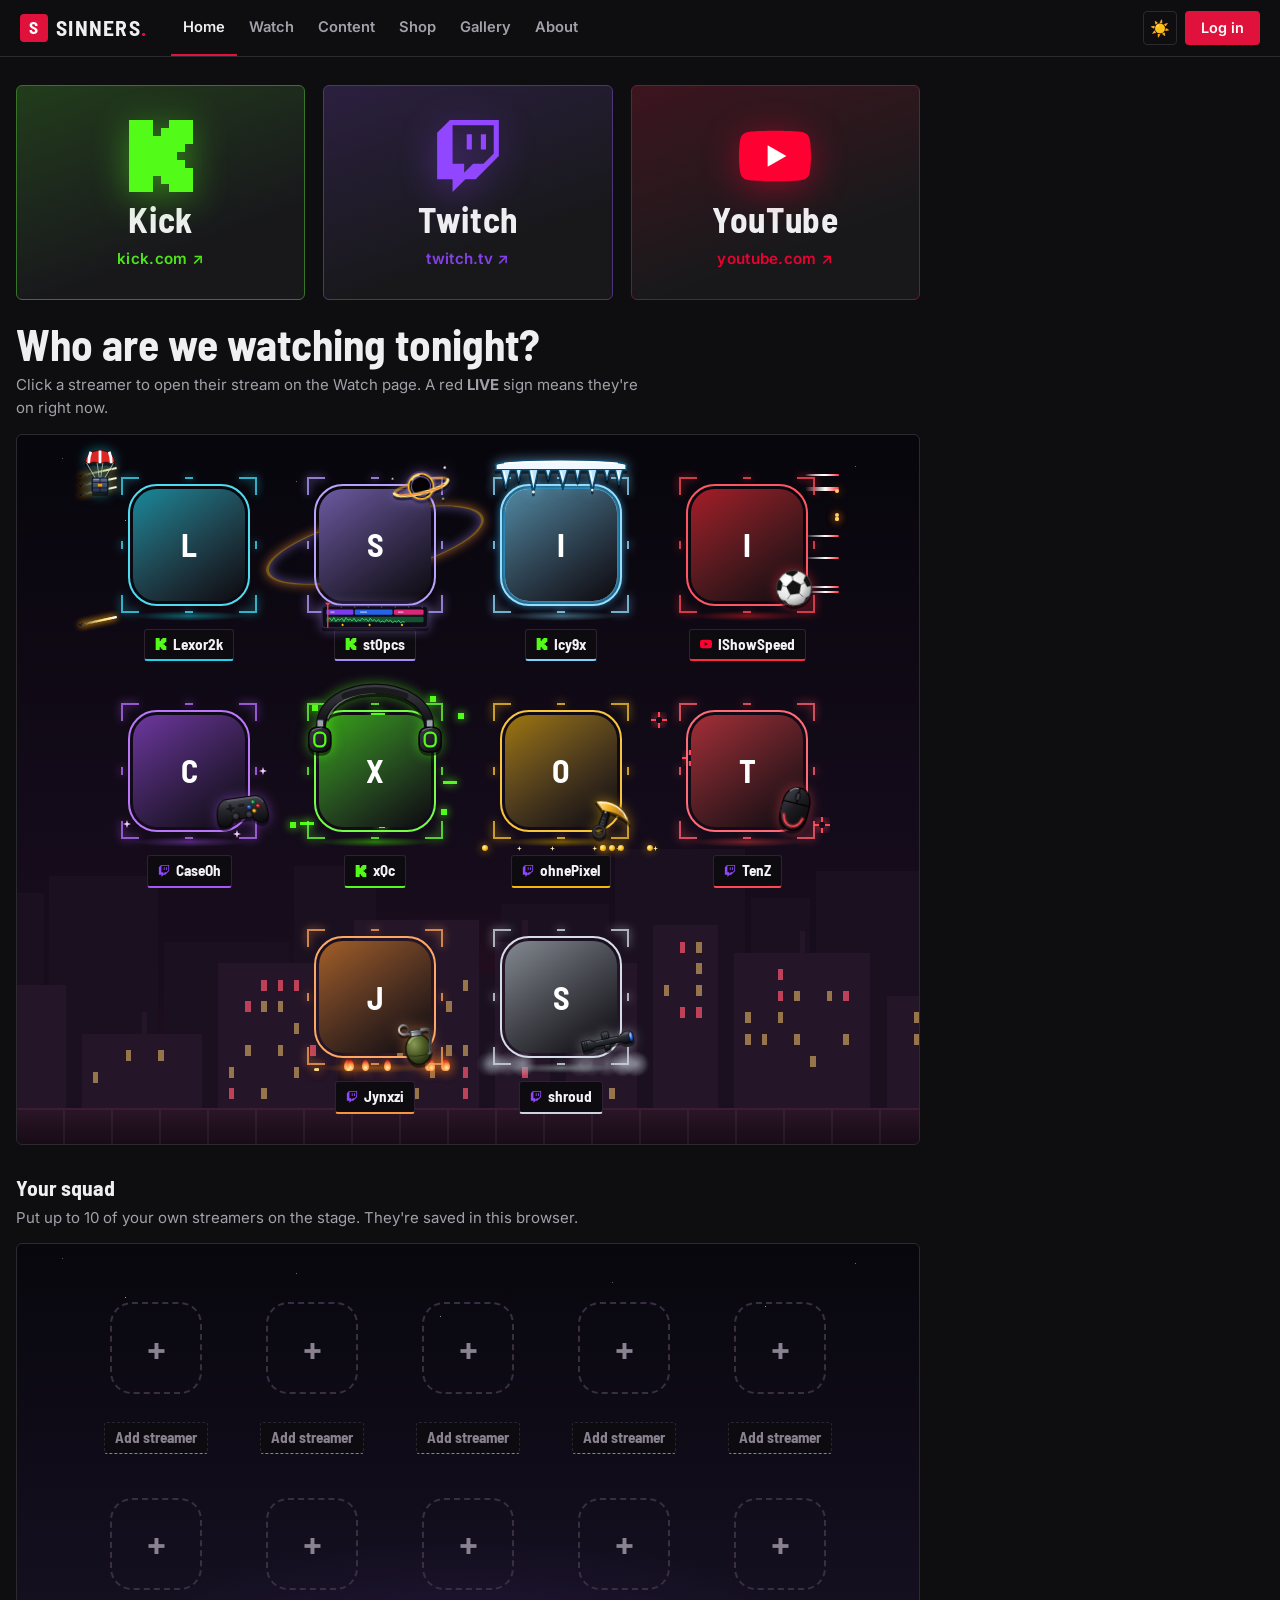
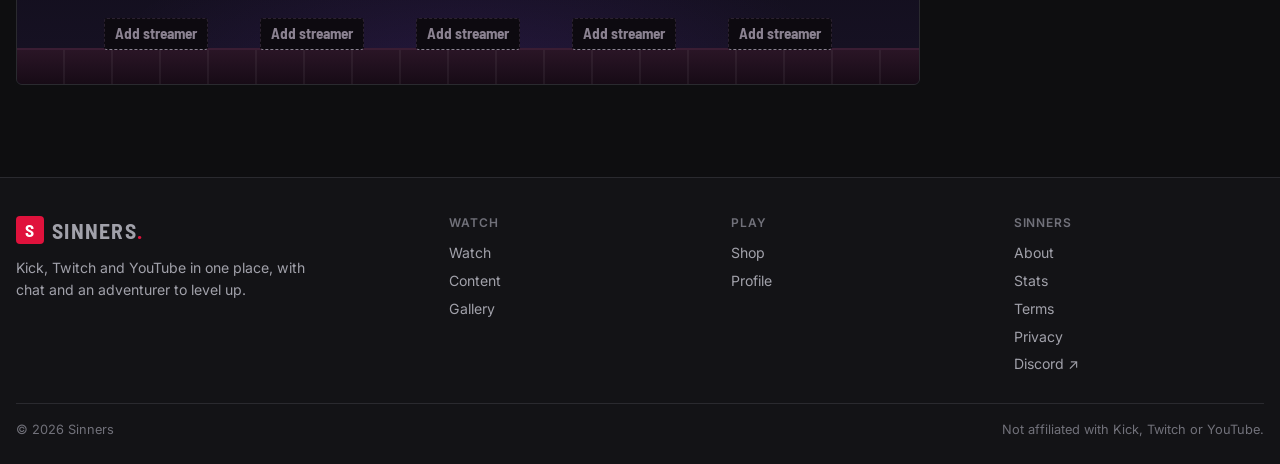
==== index.html @ f8f630c8 "Content: a playing video moves to the mini player when you leave the page; a video and a stream can " ====
<!doctype html>
<html lang="en">
<head>
  <meta charset="utf-8">
  <meta name="viewport" content="width=device-width, initial-scale=1">
  <title>Sinners — Watch Streams Together</title>
  <meta name="description" content="Watch Kick, Twitch and YouTube streams side by side, in HD, with volume and quality controls.">
  <link rel="preconnect" href="https://fonts.googleapis.com">
  <link rel="preconnect" href="https://fonts.gstatic.com" crossorigin>
  <link href="https://fonts.googleapis.com/css2?family=Barlow+Semi+Condensed:wght@500;600;700&family=Inter:wght@400;500;600;700&display=swap" rel="stylesheet">
  <link rel="icon" href="favicon.svg" type="image/svg+xml">
  <link rel="icon" href="favicon-32.png" type="image/png" sizes="32x32">
  <link rel="apple-touch-icon" href="apple-touch-icon.png">
  <meta name="theme-color" content="#0c0a0d">
  <meta property="og:type" content="website">
  <meta property="og:site_name" content="Sinners">
  <meta property="og:title" content="Sinners — Watch Streams Together">
  <meta property="og:description" content="Watch Kick, Twitch and YouTube streams side by side, in HD, with volume and quality controls.">
  <meta property="og:url" content="https://sinnerstv.com/">
  <meta property="og:image" content="https://sinnerstv.com/og-image.png">
  <meta property="og:image:width" content="1200">
  <meta property="og:image:height" content="630">
  <meta name="twitter:card" content="summary_large_image">
  <meta name="twitter:image" content="https://sinnerstv.com/og-image.png">
  <link rel="stylesheet" href="styles.css?v=202611181215">
  <link rel="stylesheet" href="design.css?v=202611181215">
  <script src="theme.js?v=202611181215"></script>
</head>
<body>
  <header class="site-header">
    <div class="container nav">
      <a href="/" class="logo"><span class="logo-mark" aria-hidden="true">S</span><span>SINNERS<span class="logo-dot">.</span></span></a>
      <nav>
        <ul id="nav-links">
          <li><a href="/" aria-current="page">Home</a></li>
          <li><a href="/watch">Watch</a></li>
          <li><a href="/content">Content</a></li>
          <li><a href="/shop">Shop</a></li>
          <li><a href="/gallery">Gallery</a></li>
          <li><a href="/about">About</a></li>
        </ul>
      </nav>
      <div class="nav-actions" id="nav-actions"></div>
      <button class="menu-toggle" id="menu-toggle" aria-label="Open menu" aria-expanded="false">☰</button>
    </div>
  </header>

  <main>
    <section class="home-stage">
      <div class="container wide home-grid">
        <div class="stage-col">
          <div class="stage-head">
            <div class="platforms">
              <a class="platform-tile kick" href="https://kick.com" target="_blank" rel="noopener" aria-label="Kick, kick.com (opens in a new tab)">
                <svg class="platform-logo" viewBox="0 0 24 24" aria-hidden="true"><path d="M1.333 0h8v5.333H12V2.667h2.667V0h8v8H20v2.667h-2.667v2.666H20V16h2.667v8h-8v-2.667H12v-2.666H9.333V24h-8Z"/></svg>
                <span class="platform-name">Kick</span>
                <span class="platform-site">kick.com <span aria-hidden="true">↗</span></span>
              </a>
              <a class="platform-tile twitch" href="https://www.twitch.tv" target="_blank" rel="noopener" aria-label="Twitch, twitch.tv (opens in a new tab)">
                <svg class="platform-logo" viewBox="0 0 24 24" aria-hidden="true"><path d="M11.571 4.714h1.715v5.143H11.57zm4.715 0H18v5.143h-1.714zM6 0L1.714 4.286v15.428h5.143V24l4.286-4.286h3.428L22.286 12V0zm14.571 11.143l-3.428 3.428h-3.429l-3 3v-3H6.857V1.714h13.714Z"/></svg>
                <span class="platform-name">Twitch</span>
                <span class="platform-site">twitch.tv <span aria-hidden="true">↗</span></span>
              </a>
              <a class="platform-tile youtube" href="https://www.youtube.com" target="_blank" rel="noopener" aria-label="YouTube, youtube.com (opens in a new tab)">
                <svg class="platform-logo" viewBox="0 0 24 24" aria-hidden="true"><rect x="7" y="7" width="10" height="10" fill="#fff"/><path d="M23.498 6.186a3.016 3.016 0 0 0-2.122-2.136C19.505 3.545 12 3.545 12 3.545s-7.505 0-9.377.505A3.017 3.017 0 0 0 .502 6.186C0 8.07 0 12 0 12s0 3.93.502 5.814a3.016 3.016 0 0 0 2.122 2.136c1.871.505 9.376.505 9.376.505s7.505 0 9.377-.505a3.015 3.015 0 0 0 2.122-2.136C24 15.93 24 12 24 12s0-3.93-.502-5.814zM9.545 15.568V8.432L15.818 12l-6.273 3.568z"/></svg>
                <span class="platform-name">YouTube</span>
                <span class="platform-site">youtube.com <span aria-hidden="true">↗</span></span>
              </a>
            </div>
            <h1>Who are we watching tonight?</h1>
            <p>Click a streamer to open their stream on the Watch page. A red <strong>LIVE</strong> sign means they're on right now.</p>
          </div>
          <div class="stage-scene" id="stage-featured" aria-label="Featured streamers"></div>
          <div class="stage-head squad-head">
            <h2>Your squad</h2>
            <p>Put up to 10 of your own streamers on the stage. They're saved in this browser.</p>
          </div>
          <div class="stage-scene squad" id="stage-squad" aria-label="Your streamers"></div>
        </div>
        <aside class="home-side">
          <div class="side-panel" id="boss-strip-section" hidden>
            <div class="side-panel-head">World boss <a href="/profile#boss">Profile</a></div>
            <a class="boss-strip" id="boss-strip" href="/profile#boss"></a>
          </div>
        </aside>
      </div>
    </section>
  </main>

  <footer class="site-footer">
    <div class="container">
      <div class="footer-grid">
        <div class="footer-brand">
          <a href="/" class="logo"><span class="logo-mark" aria-hidden="true">S</span><span>SINNERS<span class="logo-dot">.</span></span></a>
          <p>Kick, Twitch and YouTube in one place, with chat and an adventurer to level up.</p>
        </div>
        <div class="footer-col">
          <h4>Watch</h4>
          <ul><li><a href="/watch">Watch</a></li><li><a href="/content">Content</a></li><li><a href="/gallery">Gallery</a></li></ul>
        </div>
        <div class="footer-col">
          <h4>Play</h4>
          <ul><li><a href="/shop">Shop</a></li><li><a href="/profile">Profile</a></li></ul>
        </div>
        <div class="footer-col">
          <h4>Sinners</h4>
          <ul><li><a href="/about">About</a></li><li><a href="/stats">Stats</a></li><li><a href="/terms">Terms</a></li><li><a href="/privacy">Privacy</a></li><li><a href="https://discord.gg/HytDztnGfa" target="_blank" rel="noopener">Discord ↗</a></li></ul>
        </div>
      </div>
      <div class="footer-bottom">
        <p>&copy; <span id="year"></span> Sinners</p>
        <p>Not affiliated with Kick, Twitch or YouTube.</p>
      </div>
    </div>
  </footer>

  <script src="script.js?v=202611181215"></script>
  <script src="gear-art.js?v=202611181215"></script>
  <script src="icons.js?v=202611181215"></script>
  <script src="config.js?v=202611181215"></script>
  <script src="presence.js?v=202611181215"></script>
  <script src="auth.js?v=202611181215"></script>
  <script src="streak.js?v=202611181215"></script>
  <script src="alerts.js?v=202611181215"></script>
  <script src="chat.js?v=202611181215"></script>
  <script src="twitch-chat.js?v=202611181215"></script>
  <script src="kick-chat.js?v=202611181215"></script>
  <script src="mini.js?v=202611181215"></script>
  <script src="nav.js?v=202611181215"></script>
</body>
</html>
---- styles.css ----
/* Theme: colors come from these variables. theme.js sets data-theme (dark/light) on <html>. */
:root {
  --bg: #0c0a0d;
  --bg-alt: #141016;
  --surface: #1b161e;
  --text: #f1ecef;
  --muted: #a89ca4;
  --border: #2a2230;
  --header-bg: rgba(12, 10, 13, 0.82);
  --accent: #e11d48;
  --accent-2: #fb923c;
  --accent-dark: #9f1239;
  --link: var(--accent-2);
  --live: #ef4444;
  --radius: 14px;
  --glow: 0 0 24px color-mix(in srgb, var(--accent) 45%, transparent);
  color-scheme: dark;
}

:root[data-theme="light"] {
  --bg: #f7f5f8;
  --bg-alt: #eeeaf0;
  --surface: #ffffff;
  --text: #1b1520;
  --muted: #645b69;
  --border: #e0d9e4;
  --header-bg: rgba(247, 245, 248, 0.85);
  --link: var(--accent-dark);
  --glow: 0 6px 22px color-mix(in srgb, var(--accent) 28%, transparent);
  color-scheme: light;
}


* {
  box-sizing: border-box;
}

/* "hidden" always wins, even over classes that set display (grid, flex, ...) */
[hidden] {
  display: none !important;
}

html {
  scroll-behavior: smooth;
}

body {
  margin: 0;
  font-family: "Inter", system-ui, -apple-system, "Segoe UI", Roboto, sans-serif;
  line-height: 1.6;
  background: var(--bg);
  color: var(--text);
  overflow-x: hidden;
}

h1, h2, h3, .logo {
  font-family: "Barlow Semi Condensed", "Inter", system-ui, sans-serif;
  letter-spacing: 0.02em;
}

a {
  color: var(--link);
}

img {
  max-width: 100%;
  display: block;
}

.container {
  max-width: 1100px;
  margin: 0 auto;
  padding: 0 16px;
}

.gradient-text {
  background: linear-gradient(90deg, var(--accent), var(--accent-2));
  -webkit-background-clip: text;
  background-clip: text;
  color: transparent;
}

/* Header */
.site-header {
  position: sticky;
  top: 0;
  z-index: 20;
  background: var(--header-bg);
  backdrop-filter: blur(14px) saturate(1.4);
  border-bottom: 1px solid var(--border);
}

/* Thin glowing accent line along the bottom of the header */
.site-header::after {
  content: "";
  position: absolute;
  left: 0;
  right: 0;
  bottom: -1px;
  height: 2px;
  background: linear-gradient(90deg, transparent, var(--accent), var(--accent-2), transparent);
  opacity: 0.7;
}

.nav {
  display: flex;
  align-items: center;
  gap: 16px;
  height: 72px;
}

.logo {
  display: flex;
  align-items: center;
  gap: 10px;
  font-weight: 700;
  font-size: 1.6rem;
  color: var(--text);
  text-decoration: none;
}

.logo-mark {
  width: 36px;
  height: 36px;
  display: grid;
  place-items: center;
  border-radius: 11px;
  background: linear-gradient(135deg, var(--accent), var(--accent-2));
  color: #fff;
  font-size: 1.35rem;
  box-shadow: var(--glow);
  transition: transform 0.25s;
}

.logo:hover .logo-mark {
  transform: rotate(-8deg) scale(1.06);
}

.logo-dot {
  color: var(--accent);
}

.nav ul {
  display: flex;
  gap: 4px;
  list-style: none;
  margin: 0;
  padding: 4px;
  background: var(--surface);
  border: 1px solid var(--border);
  border-radius: 6px;
}

.nav ul a {
  display: block;
  padding: 7px 16px;
  border-radius: 9px;
  color: var(--muted);
  text-decoration: none;
  font-weight: 600;
  font-size: 0.95rem;
  transition: color 0.2s, background 0.2s;
}

.nav ul a:hover {
  color: var(--text);
  background: var(--bg-alt);
}

.nav ul a[aria-current="page"] {
  color: #fff;
  background: linear-gradient(135deg, var(--accent), var(--accent-dark));
  box-shadow: var(--glow);
}

.nav-actions {
  display: flex;
  align-items: center;
  gap: 8px;
}

.icon-action,
.menu-toggle {
  width: 40px;
  height: 40px;
  display: grid;
  place-items: center;
  border-radius: 5px;
  background: var(--surface);
  border: 1px solid var(--border);
  color: var(--text);
  font-size: 1.1rem;
  cursor: pointer;
  transition: border-color 0.2s;
}

.icon-action:hover {
  border-color: var(--accent);
}

.menu-toggle {
  display: none;
}

/* The header spans wider than the page content so it doesn't leave big empty sides */
.site-header .container {
  max-width: 1600px;
  padding: 0 28px;
}

.nav nav {
  margin-left: auto;
}

/* Buttons */
.button {
  display: inline-flex;
  align-items: center;
  gap: 8px;
  background: linear-gradient(90deg, var(--accent), var(--accent-dark));
  color: #fff;
  padding: 12px 24px;
  border-radius: 5px;
  text-decoration: none;
  font-weight: 600;
  border: none;
  transition: transform 0.2s, box-shadow 0.2s;
}

.button:hover {
  transform: none;
  box-shadow: var(--glow);
}

.button[hidden] {
  display: none;
}

.button.ghost {
  background: transparent;
  border: 1px solid var(--border);
  color: var(--text);
}

.button.ghost:hover {
  border-color: var(--accent);
}

/* Live badge */
.live-badge {
  display: inline-flex;
  align-items: center;
  gap: 8px;
  padding: 6px 14px;
  border-radius: 4px;
  background: var(--surface);
  border: 1px solid var(--border);
  font-size: 0.85rem;
  font-weight: 600;
  color: var(--muted);
  margin-bottom: 20px;
}

.live-badge .dot {
  width: 9px;
  height: 9px;
  border-radius: 50%;
  background: var(--muted);
}

.live-badge.is-live {
  color: #fff;
  border-color: var(--live);
}

.live-badge.is-live .dot {
  background: var(--live);
  animation: pulse 1.4s infinite;
}

@keyframes pulse {
  0% { box-shadow: 0 0 0 0 rgba(239, 68, 68, 0.7); }
  70% { box-shadow: 0 0 0 10px rgba(239, 68, 68, 0); }
  100% { box-shadow: 0 0 0 0 rgba(239, 68, 68, 0); }
}

/* Hero */
.hero {
  position: relative;
  padding: 120px 0 100px;
  text-align: center;
  overflow: hidden;
  isolation: isolate;
  -webkit-mask-image: linear-gradient(#000 70%, transparent);
  mask-image: linear-gradient(#000 70%, transparent);
}

/* The page-wide glow (.ambient) colors the hero now, so these stay off */
.hero::before,
.hero::after {
  display: none;
  content: "";
  position: absolute;
  width: 480px;
  height: 480px;
  border-radius: 50%;
  filter: blur(100px);
  opacity: 0.35;
  z-index: -1;
  animation: float 12s ease-in-out infinite;
}

.hero::before {
  background: var(--accent);
  top: -160px;
  left: -120px;
}

.hero::after {
  background: var(--accent-2);
  top: -60px;
  right: -200px;
  opacity: 0.22;
  animation-delay: -6s;
}

@keyframes float {
  0%, 100% { transform: translate(0, 0); }
  50% { transform: translate(40px, 30px); }
}

.hero h1 {
  font-size: clamp(2.6rem, 8vw, 5rem);
  line-height: 1.05;
  margin: 0 0 18px;
}

.hero p {
  color: var(--muted);
  font-size: 1.15rem;
  max-width: 580px;
  margin: 0 auto 36px;
}

.hero-actions {
  display: flex;
  gap: 12px;
  justify-content: center;
  flex-wrap: wrap;
}

.page-hero {
  padding: 80px 0 40px;
  text-align: center;
}

.page-hero h1 {
  font-size: clamp(2.2rem, 6vw, 3.5rem);
  margin: 0 0 8px;
}

.page-hero p {
  color: var(--muted);
  margin: 0;
}

/* Sections */
.section {
  padding: 72px 0;
}

.section.alt {
  /* see-through, so the background glow shows */
  background: color-mix(in srgb, var(--bg-alt) 72%, transparent);
}

.section-head {
  display: flex;
  align-items: end;
  justify-content: space-between;
  gap: 16px;
  margin-bottom: 28px;
  flex-wrap: wrap;
}

.section-head h2 {
  margin: 0;
  font-size: 2rem;
}

.section-head a {
  font-weight: 600;
  text-decoration: none;
}

/* Stats */
.stats {
  display: grid;
  grid-template-columns: repeat(auto-fit, minmax(160px, 1fr));
  gap: 16px;
}

.stat {
  background: var(--surface);
  border: 1px solid var(--border);
  border-radius: var(--radius);
  padding: 24px;
  text-align: center;
}

.stat strong {
  display: block;
  font-family: "Barlow Semi Condensed", sans-serif;
  font-size: 2.4rem;
  line-height: 1;
  margin-bottom: 6px;
}

.stat span {
  color: var(--muted);
  font-size: 0.9rem;
}

/* Cards */
.cards {
  display: grid;
  grid-template-columns: repeat(auto-fit, minmax(260px, 1fr));
  gap: 20px;
}

.card {
  background: var(--surface);
  border: 1px solid var(--border);
  border-radius: var(--radius);
  overflow: hidden;
  transition: transform 0.25s, border-color 0.25s, box-shadow 0.25s;
}

.card:hover {
  transform: none;
  border-color: var(--accent);
  box-shadow: var(--glow);
}

.card img {
  aspect-ratio: 16 / 9;
  width: 100%;
  object-fit: cover;
}

.card-body {
  padding: 18px 20px 22px;
}

.card h3 {
  margin: 0 0 6px;
  font-size: 1.3rem;
}

.card p {
  margin: 0;
  color: var(--muted);
  font-size: 0.95rem;
}

.tag {
  display: inline-block;
  font-size: 0.75rem;
  font-weight: 600;
  text-transform: uppercase;
  letter-spacing: 0.06em;
  color: var(--link);
  margin-bottom: 6px;
}

/* Home */
.platforms-section {
  padding-top: 8px;
}

.platforms {
  display: grid;
  grid-template-columns: repeat(3, 1fr);
  gap: 18px;
}

/* Big logo tiles in each platform's own color */
.platform-tile {
  --brand: #fff;
  position: relative;
  display: grid;
  justify-items: center;
  gap: 10px;
  padding: 34px 22px 28px;
  text-align: center;
  text-decoration: none;
  color: var(--text);
  background: linear-gradient(160deg, color-mix(in srgb, var(--brand) 16%, var(--surface)), var(--surface) 70%);
  border: 1px solid color-mix(in srgb, var(--brand) 35%, var(--border));
  border-radius: 6px;
  overflow: hidden;
  transition: transform 0.25s, box-shadow 0.25s, border-color 0.25s;
}

.platform-tile:hover {
  transform: none;
  border-color: var(--brand);
  box-shadow: 0 14px 40px color-mix(in srgb, var(--brand) 30%, transparent);
}

.platform-tile.kick { --brand: #53fc18; }
.platform-tile.twitch { --brand: #9146ff; }
.platform-tile.youtube { --brand: #ff0033; }

.platform-logo {
  width: 72px;
  height: 72px;
  fill: var(--brand);
  filter: drop-shadow(0 6px 18px color-mix(in srgb, var(--brand) 45%, transparent));
  transition: transform 0.3s;
}

.platform-tile:hover .platform-logo {
  transform: scale(1.08);
}

.platform-name {
  font-family: "Barlow Semi Condensed", sans-serif;
  font-size: 2.2rem;
  font-weight: 700;
  line-height: 1;
  letter-spacing: 0.02em;
}

.platform-site {
  font-size: 0.95rem;
  font-weight: 600;
  color: var(--brand);
  letter-spacing: 0.02em;
  opacity: 0.9;
}

.platform-tile:hover .platform-site {
  opacity: 1;
  text-decoration: underline;
}

/* How to use Sinners */
#guide {
  scroll-margin-top: 80px;
}

.guide-intro {
  color: var(--muted);
  margin: -12px 0 24px;
}

.guide {
  display: grid;
  grid-template-columns: repeat(2, 1fr);
  gap: 18px;
}

.guide-card {
  background: var(--surface);
  border: 1px solid var(--border);
  border-radius: var(--radius);
  padding: 22px 24px;
}

.guide-head {
  display: flex;
  align-items: center;
  gap: 14px;
  margin-bottom: 12px;
}

.guide-icon {
  width: 44px;
  height: 44px;
  display: grid;
  place-items: center;
  flex-shrink: 0;
  border-radius: 6px;
  background: linear-gradient(135deg, var(--accent), var(--accent-2));
  color: #fff;
  font-size: 1.1rem;
}

.guide-head h3 {
  margin: 0;
  font-size: 1.4rem;
}

.guide-head a {
  font-size: 0.85rem;
  font-weight: 600;
  text-decoration: none;
}

.guide-card ol {
  margin: 0;
  padding-left: 20px;
  display: grid;
  gap: 8px;
  color: var(--muted);
  font-size: 0.93rem;
}

.guide-card li strong {
  color: var(--text);
}

.guide-card li em {
  font-style: normal;
  font-weight: 600;
  color: var(--text);
  background: var(--bg-alt);
  border: 1px solid var(--border);
  border-radius: 6px;
  padding: 0 5px;
}

.trademark-note {
  margin: 20px 0 0;
  text-align: center;
  font-size: 0.78rem;
  color: var(--muted);
}

@media (max-width: 860px) {
  .platforms,
  .guide {
    grid-template-columns: 1fr;
  }

  .platform-tile {
    grid-template-columns: auto 1fr;
    justify-items: start;
    text-align: left;
    column-gap: 18px;
    row-gap: 4px;
    padding: 20px;
  }

  .platform-logo {
    grid-row: span 2;
    width: 56px;
    height: 56px;
  }

  .platform-name {
    font-size: 1.8rem;
    align-self: end;
  }
}

.features {
  display: grid;
  grid-template-columns: repeat(auto-fit, minmax(260px, 1fr));
  gap: 16px;
}

.feature {
  background: var(--surface);
  border: 1px solid var(--border);
  border-radius: var(--radius);
  padding: 24px;
  transition: transform 0.25s, border-color 0.25s, box-shadow 0.25s;
}

.feature:hover {
  transform: none;
  border-color: var(--accent);
  box-shadow: var(--glow);
}

.feature-icon {
  width: 44px;
  height: 44px;
  display: grid;
  place-items: center;
  border-radius: 6px;
  background: linear-gradient(135deg, var(--accent), var(--accent-2));
  color: #fff;
  font-weight: 700;
  font-size: 1.1rem;
  margin-bottom: 14px;
}

.feature h3 {
  margin: 0 0 6px;
  font-size: 1.3rem;
}

.feature p {
  margin: 0;
  color: var(--muted);
}

.steps {
  list-style: none;
  padding: 0;
  margin: 0;
  display: grid;
  grid-template-columns: repeat(auto-fit, minmax(240px, 1fr));
  gap: 16px;
}

.step {
  position: relative;
  background: var(--surface);
  border: 1px solid var(--border);
  border-radius: var(--radius);
  padding: 24px;
}

.step-num {
  display: inline-grid;
  place-items: center;
  width: 36px;
  height: 36px;
  border-radius: 50%;
  border: 2px solid var(--accent);
  color: var(--accent);
  font-family: "Barlow Semi Condensed", sans-serif;
  font-weight: 700;
  font-size: 1.2rem;
  margin-bottom: 12px;
}

.step h3 {
  margin: 0 0 6px;
  font-size: 1.25rem;
}

.step p {
  margin: 0;
  color: var(--muted);
}


.note {
  color: var(--muted);
  font-size: 0.9rem;
  margin-top: 20px;
}

/* Gallery */
.tabs {
  display: flex;
  gap: 8px;
  justify-content: center;
  margin-bottom: 24px;
}

.tab {
  background: var(--surface);
  border: 1px solid var(--border);
  color: var(--muted);
  padding: 10px 22px;
  border-radius: 4px;
  font: inherit;
  font-weight: 600;
  cursor: pointer;
  transition: all 0.2s;
}

.tab:hover {
  color: var(--text);
}

.tab.active {
  background: var(--accent);
  border-color: var(--accent);
  color: #fff;
}

.tab .count:not(:empty) {
  margin-left: 6px;
  font-size: 0.8rem;
  opacity: 0.8;
}

.share-form {
  background: var(--surface);
  border: 1px solid var(--border);
  border-radius: var(--radius);
  padding: 18px 20px;
  margin-bottom: 28px;
}

.share-form h3 {
  margin: 0 0 12px;
  font-size: 1.2rem;
}

.share-row {
  display: grid;
  grid-template-columns: 2fr 1.3fr 1fr auto;
  gap: 8px;
}

.share-row input {
  font: inherit;
  color: var(--text);
  background: var(--bg);
  border: 1px solid var(--border);
  border-radius: 8px;
  padding: 10px 12px;
  min-width: 0;
}

.share-row input:focus {
  outline: none;
  border-color: var(--accent);
}

.share-row .button:disabled {
  opacity: 0.6;
  cursor: default;
  transform: none;
}

.share-form .hint {
  margin-bottom: 0;
}

.gallery-empty {
  grid-column: 1 / -1;
  text-align: center;
  color: var(--muted);
  padding: 48px 16px;
  border: 1px dashed var(--border);
  border-radius: var(--radius);
}

.gallery {
  display: grid;
  grid-template-columns: repeat(auto-fill, minmax(240px, 1fr));
  gap: 16px;
}

.gallery-item {
  position: relative;
  border-radius: var(--radius);
  overflow: hidden;
  border: 1px solid var(--border);
  cursor: zoom-in;
  padding: 0;
  background: var(--surface);
  animation: fade-in 0.4s ease both;
  transition: box-shadow 0.25s;
}

.gallery-item img {
  aspect-ratio: 16 / 10;
  width: 100%;
  object-fit: cover;
  transition: transform 0.4s;
}

.item-caption {
  position: absolute;
  inset: auto 0 0 0;
  padding: 28px 14px 12px;
  background: linear-gradient(transparent, rgba(0, 0, 0, 0.85));
  color: #fff;
  font-weight: 600;
  text-align: left;
  transform: translateY(100%);
  transition: transform 0.3s;
}

.gallery-item:hover {
  box-shadow: var(--glow);
}

.gallery-item:hover img {
  transform: scale(1.06);
}

.gallery-item:hover .item-caption,
.gallery-item:focus-visible .item-caption {
  transform: translateY(0);
}

.clips-grid {
  display: grid;
  grid-template-columns: repeat(auto-fill, minmax(260px, 1fr));
  gap: 18px;
}

.clip-card {
  display: block;
  text-align: left;
  font: inherit;
  color: inherit;
  padding: 0;
  background: var(--surface);
  border: 1px solid var(--border);
  border-radius: var(--radius);
  overflow: hidden;
  cursor: pointer;
  animation: fade-in 0.4s ease both;
  transition: transform 0.25s, border-color 0.25s, box-shadow 0.25s;
}

.clip-card:hover {
  transform: none;
  border-color: var(--accent);
  box-shadow: var(--glow);
}

.clip-thumb {
  position: relative;
  aspect-ratio: 16 / 9;
  display: grid;
  place-items: center;
  background: #000;
}

.clip-thumb.twitch { background: linear-gradient(135deg, #9146ff, #3a1d73); }
.clip-thumb.kick { background: linear-gradient(135deg, #1f7a0c, #0b2a05); }
.clip-thumb.youtube { background: linear-gradient(135deg, #ff0033, #5c0013); }

.clip-thumb img {
  position: absolute;
  inset: 0;
  width: 100%;
  height: 100%;
  object-fit: cover;
}

.clip-thumb-label {
  font-family: "Barlow Semi Condensed", sans-serif;
  font-weight: 700;
  font-size: 1.6rem;
  color: rgba(255, 255, 255, 0.85);
}

.play-icon {
  position: absolute;
  width: 54px;
  height: 54px;
  display: grid;
  place-items: center;
  border-radius: 50%;
  background: rgba(0, 0, 0, 0.6);
  color: #fff;
  font-size: 1.2rem;
  padding-left: 4px;
  transition: background 0.2s, transform 0.2s;
}

.clip-card:hover .play-icon {
  background: var(--accent);
  transform: scale(1.1);
}

.clip-body {
  padding: 14px 16px 16px;
}

.clip-body h3 {
  margin: 8px 0 4px;
  font-size: 1.15rem;
  line-height: 1.3;
}

.clip-body p {
  margin: 0;
  color: var(--muted);
  font-size: 0.85rem;
}

/* Admin */
.admin-login {
  max-width: 460px;
  margin: 0 auto;
}

.admin-login[hidden] {
  display: none;
}

.admin-bar {
  display: flex;
  gap: 8px;
  justify-content: flex-end;
}

#admin h2 {
  font-size: 1.5rem;
  margin: 28px 0 14px;
}

#admin .count {
  color: var(--muted);
  font-size: 1rem;
}

.review-list {
  display: grid;
  gap: 10px;
}

.review-item {
  display: grid;
  grid-template-columns: 160px 1fr auto;
  gap: 16px;
  align-items: center;
  background: var(--surface);
  border: 1px solid var(--border);
  border-radius: var(--radius);
  padding: 12px;
}

.review-preview {
  aspect-ratio: 16 / 9;
  border-radius: 8px;
  overflow: hidden;
  background: var(--bg);
  display: grid;
  place-items: center;
}

.review-preview img {
  width: 100%;
  height: 100%;
  object-fit: cover;
}

.review-preview .clip-thumb-label {
  font-size: 1rem;
  text-transform: capitalize;
}

.review-info {
  display: grid;
  gap: 4px;
  min-width: 0;
}

.review-info .platform {
  justify-self: start;
}

.review-info a {
  font-size: 0.85rem;
  overflow: hidden;
  text-overflow: ellipsis;
  white-space: nowrap;
}

.review-info small {
  color: var(--muted);
}

.review-actions {
  display: flex;
  gap: 8px;
}

.review-actions .button {
  padding: 8px 14px;
}

.platform.image { background: #475569; }

.review-item.chat-review {
  grid-template-columns: 1fr auto;
}

.chat-review .review-info span {
  word-break: break-word;
}

@media (max-width: 640px) {
  .review-item {
    grid-template-columns: 1fr;
  }
}

@keyframes fade-in {
  from { opacity: 0; transform: translateY(12px); }
  to { opacity: 1; transform: none; }
}

@media (max-width: 760px) {
  .share-row {
    grid-template-columns: 1fr 1fr;
  }

  .share-row input[name="link"] {
    grid-column: 1 / -1;
  }

  .share-row .button {
    grid-column: 1 / -1;
    justify-content: center;
  }
}
/* Lightbox */
.lightbox {
  position: fixed;
  inset: 0;
  z-index: 50;
  display: flex;
  align-items: center;
  justify-content: center;
  padding: 24px;
  background: rgba(5, 5, 10, 0.92);
  opacity: 0;
  pointer-events: none;
  transition: opacity 0.25s;
}

.lightbox.open {
  opacity: 1;
  pointer-events: auto;
}

.lightbox figure {
  margin: 0;
  max-width: 1000px;
  width: 100%;
  transform: scale(0.95);
  transition: transform 0.25s;
}

.lightbox.open figure {
  transform: scale(1);
}

.lightbox img {
  width: 100%;
  max-height: 78vh;
  object-fit: contain;
  border-radius: var(--radius);
}

.lightbox-media iframe,
.lightbox-media video {
  display: block;
  width: 100%;
  aspect-ratio: 16 / 9;
  max-height: 78vh;
  border: 0;
  border-radius: var(--radius);
  background: #000;
}

.clip-open {
  white-space: nowrap;
  text-decoration: none;
  font-weight: 600;
}

.lightbox figcaption {
  text-align: center;
  margin-top: 12px;
  color: var(--muted);
}

.lightbox button {
  position: absolute;
  background: var(--surface);
  border: 1px solid var(--border);
  color: var(--text);
  width: 44px;
  height: 44px;
  border-radius: 50%;
  font-size: 1.3rem;
  cursor: pointer;
  z-index: 1;
}

.lightbox .close { top: 20px; right: 20px; }
.lightbox .prev { left: 20px; top: 50%; transform: translateY(-50%); }
.lightbox .next { right: 20px; top: 50%; transform: translateY(-50%); }

/* About */
.about-plain {
  max-width: 720px;
  font-size: 1.1rem;
  color: var(--muted);
}

/* CTA */
.cta {
  text-align: center;
  background: linear-gradient(135deg, color-mix(in srgb, var(--accent) 18%, transparent), color-mix(in srgb, var(--accent-2) 10%, transparent));
  border: 1px solid var(--border);
  border-radius: 6px;
  padding: 56px 24px;
}

.cta h2 {
  margin: 0 0 10px;
  font-size: 2.2rem;
}

.cta p {
  color: var(--muted);
  margin: 0 0 24px;
}

/* Watch */
.container.wide {
  max-width: 1400px;
}

.watch-layout {
  display: grid;
  gap: 24px;
}

/* Streamer list and add box sit above the player so it gets the full width */
.watch-layout .watch-side {
  order: -1;
  grid-template-columns: 1fr;
  align-items: start;
}

/* One add card per platform, in its brand color */
.add-cards {
  display: grid;
  grid-template-columns: repeat(3, 1fr);
  gap: 14px;
}

.add-card {
  --brand: var(--accent);
  display: grid;
  gap: 12px;
  align-content: start;
  padding: 18px;
  background: linear-gradient(160deg, color-mix(in srgb, var(--brand) 14%, var(--surface)), var(--surface) 65%);
  border: 1px solid color-mix(in srgb, var(--brand) 35%, var(--border));
  border-top: 3px solid var(--brand);
  border-radius: var(--radius);
  transition: box-shadow 0.2s, border-color 0.2s;
}

.add-card:focus-within,
.add-card.editing {
  border-color: var(--brand);
  box-shadow: 0 8px 28px color-mix(in srgb, var(--brand) 25%, transparent);
}

.add-card.kick { --brand: #53fc18; --brand-text: #000; }
.add-card.twitch { --brand: #9146ff; --brand-text: #fff; }
.add-card.youtube { --brand: #ff0033; --brand-text: #fff; }

.add-card-head {
  display: flex;
  align-items: center;
  gap: 12px;
}

.add-card-logo {
  width: 38px;
  height: 38px;
  flex-shrink: 0;
  fill: var(--brand);
  filter: drop-shadow(0 4px 12px color-mix(in srgb, var(--brand) 45%, transparent));
}

.add-card-head h3 {
  margin: 0;
  font-size: 1.4rem;
  line-height: 1;
}

.add-card-title {
  font-size: 0.82rem;
  color: var(--muted);
}

.add-card.editing .add-card-title {
  color: var(--text);
  font-weight: 600;
}

.add-card .add-row input {
  flex: 1;
}

.add-card .add-row input:focus {
  border-color: var(--brand);
}

.add-card .button {
  background: var(--brand);
  color: var(--brand-text);
  padding: 10px 16px;
}

.add-card .button:hover {
  box-shadow: 0 0 18px color-mix(in srgb, var(--brand) 55%, transparent);
}

.add-card-features {
  display: flex;
  flex-wrap: wrap;
  gap: 6px;
  list-style: none;
  margin: 0;
  padding: 0;
}

.add-card-features li {
  font-size: 0.75rem;
  font-weight: 600;
  padding: 3px 9px;
  border-radius: 999px;
  color: var(--text);
  background: color-mix(in srgb, var(--brand) 16%, transparent);
  border: 1px solid color-mix(in srgb, var(--brand) 30%, transparent);
}

.add-card-cancel {
  justify-self: start;
}

.add-card .form-msg {
  margin: 0;
}

.add-card .form-msg:empty {
  display: none;
}

.add-hint {
  margin: 4px 0 0;
}

@media (max-width: 900px) {
  .add-cards {
    grid-template-columns: 1fr;
  }
}

.watch-layout .streamer-list {
  grid-template-columns: repeat(auto-fill, minmax(230px, 1fr));
}

.watch-toolbar {
  display: flex;
  align-items: center;
  justify-content: space-between;
  gap: 16px;
  margin-bottom: 14px;
  flex-wrap: wrap;
}

.watch-toolbar h2 {
  margin: 0;
  font-size: 1.6rem;
}

.switch {
  display: inline-flex;
  align-items: center;
  gap: 10px;
  font-weight: 600;
  cursor: pointer;
  user-select: none;
}

.switch input {
  position: absolute;
  opacity: 0;
}

.switch-track {
  position: relative;
  width: 44px;
  height: 24px;
  border-radius: 999px;
  background: var(--surface);
  border: 1px solid var(--border);
  transition: background 0.2s;
}

.switch-track::after {
  content: "";
  position: absolute;
  top: 3px;
  left: 3px;
  width: 16px;
  height: 16px;
  border-radius: 50%;
  background: var(--muted);
  transition: transform 0.2s, background 0.2s;
}

.switch input:checked + .switch-track {
  background: var(--accent);
  border-color: var(--accent);
}

.switch input:checked + .switch-track::after {
  transform: translateX(20px);
  background: #fff;
}

.switch input:focus-visible + .switch-track {
  outline: 2px solid var(--accent-2);
  outline-offset: 2px;
}

.stage {
  display: grid;
  grid-template-columns: 1fr 340px;
  gap: 12px;
  align-items: start;
}

.stage.no-chat {
  grid-template-columns: 1fr;
}

.stage.no-chat .chat {
  display: none;
}

.tiles {
  display: grid;
  gap: 12px;
}

.tiles.multi {
  grid-template-columns: 1fr 1fr;
}

.tiles.multi.count-1 {
  grid-template-columns: 1fr;
}

.chat-toggle {
  margin-left: auto;
  padding: 8px 14px;
  font-size: 0.85rem;
}

.stage-empty {
  grid-column: 1 / -1;
  aspect-ratio: 16 / 9;
  display: grid;
  place-items: center;
  text-align: center;
  padding: 24px;
  border: 1px dashed var(--border);
  border-radius: var(--radius);
  color: var(--muted);
  background: var(--bg-alt);
}

.tile {
  align-self: start;
  position: relative;
  border-radius: var(--radius);
  overflow: hidden;
  border: 1px solid var(--border);
  background: #000;
}

.player-box {
  aspect-ratio: 16 / 9;
  background: #000;
}

.player-box {
  position: relative;
}

.player-box iframe,
.player-box video {
  display: block;
  width: 100%;
  height: 100%;
  border: 0;
  background: #000;
}

.player-box:fullscreen video {
  object-fit: contain;
}

.big-play {
  position: absolute;
  inset: 50% auto auto 50%;
  transform: translate(-50%, -50%);
  background: var(--accent);
  color: #fff;
  border: none;
  border-radius: 999px;
  padding: 14px 26px;
  font: inherit;
  font-weight: 700;
  cursor: pointer;
  box-shadow: var(--glow);
}

.player-offline {
  height: 100%;
  display: grid;
  place-items: center;
  align-content: center;
  gap: 4px;
  color: var(--muted);
}

.player-offline p {
  margin: 0;
}

.controls {
  display: flex;
  align-items: center;
  gap: 12px;
  flex-wrap: wrap;
  padding: 8px 10px;
  background: var(--bg-alt);
  border-top: 1px solid var(--border);
  min-height: 46px;
}

.controls-note {
  color: var(--muted);
  font-size: 0.8rem;
}

.volume {
  display: flex;
  align-items: center;
  gap: 6px;
  flex: 1;
  min-width: 200px;
}

.icon-btn {
  background: var(--surface);
  border: 1px solid var(--border);
  color: var(--text);
  border-radius: 8px;
  width: 32px;
  height: 30px;
  font-size: 0.95rem;
  line-height: 1;
  cursor: pointer;
  flex-shrink: 0;
  transition: border-color 0.2s;
}

.icon-btn.small {
  width: 26px;
  font-weight: 700;
}

.icon-btn:hover:not(:disabled) {
  border-color: var(--accent);
}

.icon-btn:disabled,
.volume input:disabled,
.quality:disabled {
  opacity: 0.45;
  cursor: default;
}

.volume input[type="range"] {
  --fill: 80%;
  flex: 1;
  min-width: 60px;
  height: 6px;
  border-radius: 999px;
  appearance: none;
  -webkit-appearance: none;
  background: linear-gradient(90deg, var(--accent) var(--fill), var(--border) var(--fill));
  cursor: pointer;
}

.volume input[type="range"]::-webkit-slider-thumb {
  -webkit-appearance: none;
  width: 14px;
  height: 14px;
  border-radius: 50%;
  background: #fff;
  border: none;
}

.volume input[type="range"]::-moz-range-thumb {
  width: 14px;
  height: 14px;
  border-radius: 50%;
  background: #fff;
  border: none;
}

.volume-level {
  font-size: 0.8rem;
  color: var(--muted);
  width: 44px;
  text-align: right;
  flex-shrink: 0;
}

.quality {
  font: inherit;
  font-size: 0.85rem;
  color: var(--text);
  background: var(--surface);
  border: 1px solid var(--border);
  border-radius: 8px;
  padding: 5px 8px;
  cursor: pointer;
}

.quality:focus {
  outline: none;
  border-color: var(--accent);
}

.tile-bar {
  display: flex;
  align-items: center;
  gap: 8px;
  padding: 8px 10px;
  background: var(--surface);
  font-size: 0.9rem;
  font-weight: 600;
}

.tile-bar a {
  margin-left: auto;
  font-weight: 500;
  font-size: 0.85rem;
  text-decoration: none;
}

.tile-bar button {
  background: none;
  border: none;
  color: var(--muted);
  cursor: pointer;
  font-size: 1rem;
  padding: 0 4px;
}

.tile-bar button:hover {
  color: var(--text);
}

.chat {
  border-radius: var(--radius);
  overflow: hidden;
  border: 1px solid var(--border);
  background: var(--surface);
  display: flex;
  flex-direction: column;
  height: clamp(560px, calc(100vh - 90px), 1000px);
}

.chat-head {
  display: grid;
  gap: 8px;
  padding: 10px;
  border-bottom: 1px solid var(--border);
}

.chat-stream {
  font: inherit;
  font-size: 0.85rem;
  color: var(--text);
  background: var(--bg);
  border: 1px solid var(--border);
  border-radius: 8px;
  padding: 6px 8px;
}

.chat-tabs {
  display: grid;
  grid-template-columns: 1fr 1fr;
  gap: 6px;
}

.chat-tab {
  font: inherit;
  font-size: 0.85rem;
  font-weight: 600;
  padding: 7px 8px;
  border-radius: 8px;
  border: 1px solid var(--border);
  background: var(--bg);
  color: var(--muted);
  cursor: pointer;
}

.chat-tab.active {
  background: var(--accent);
  border-color: var(--accent);
  color: #fff;
}

.chat-body {
  flex: 1;
  min-height: 0;
  display: flex;
  flex-direction: column;
}

.chat-body iframe {
  flex: 1;
  width: 100%;
  border: 0;
}

.sinners-chat {
  flex: 1;
  min-height: 0;
  display: flex;
  flex-direction: column;
}

.chat-messages {
  flex: 1;
  min-height: 0;
  overflow-y: auto;
  padding: 10px 12px;
  display: flex;
  flex-direction: column;
  gap: 10px;
}

.chat-status {
  margin: auto;
  color: var(--muted);
  font-size: 0.9rem;
  text-align: center;
}

.chat-msg {
  display: flex;
  gap: 8px;
  align-items: flex-start;
  font-size: 0.9rem;
}

.chat-msg img,
.chat-avatar {
  width: 28px;
  height: 28px;
  border-radius: 50%;
  flex-shrink: 0;
}

.chat-avatar {
  display: grid;
  place-items: center;
  background: var(--accent);
  color: #fff;
  font-weight: 700;
  font-size: 0.8rem;
}

.chat-msg strong {
  font-size: 0.85rem;
  color: var(--link);
}

.chat-msg.mine strong {
  color: var(--accent);
}

.chat-msg time {
  margin-left: 6px;
  font-size: 0.7rem;
  color: var(--muted);
}

.chat-msg p {
  margin: 2px 0 0;
  word-break: break-word;
}

.chat-footer {
  border-top: 1px solid var(--border);
  padding: 10px;
}

.chat-footer .form-msg {
  margin: 6px 0 0;
  min-height: 0;
}

.chat-form {
  display: flex;
  gap: 6px;
}

.chat-form input {
  flex: 1;
  min-width: 0;
  font: inherit;
  font-size: 0.9rem;
  color: var(--text);
  background: var(--bg);
  border: 1px solid var(--border);
  border-radius: 8px;
  padding: 9px 10px;
}

.chat-form input:focus {
  outline: none;
  border-color: var(--accent);
}

.chat-form .button {
  padding: 9px 14px;
}

.discord-btn {
  width: 100%;
  justify-content: center;
  background: #5865f2;
}

.discord-btn:hover {
  box-shadow: 0 0 20px rgba(88, 101, 242, 0.5);
}

/* Header login */
.nav-auth {
  display: flex;
  align-items: center;
}

.login-btn {
  height: 40px;
  font: inherit;
  font-weight: 600;
  font-size: 0.9rem;
  color: #fff;
  background: #5865f2;
  border: none;
  border-radius: 5px;
  padding: 0 16px;
  cursor: pointer;
  transition: box-shadow 0.2s;
}

.login-btn:hover {
  box-shadow: 0 0 18px rgba(88, 101, 242, 0.5);
}

.profile {
  display: flex;
  align-items: center;
  gap: 8px;
  height: 40px;
  padding: 0 6px 0 4px;
  background: var(--surface);
  border: 1px solid var(--border);
  border-radius: 5px;
  font-size: 0.9rem;
  font-weight: 600;
}

.profile img {
  width: 30px;
  height: 30px;
  border-radius: 8px;
}

.profile span {
  max-width: 120px;
  overflow: hidden;
  text-overflow: ellipsis;
  white-space: nowrap;
}

.profile button {
  font: inherit;
  font-size: 0.8rem;
  color: var(--muted);
  background: none;
  border: 1px solid var(--border);
  border-radius: 6px;
  padding: 4px 8px;
  cursor: pointer;
}

.profile button:hover {
  color: var(--text);
}

.chat-none {
  flex: 1;
  display: grid;
  place-items: center;
  text-align: center;
  padding: 20px;
  color: var(--muted);
  font-size: 0.9rem;
}

.platform {
  display: inline-block;
  font-size: 0.7rem;
  font-weight: 700;
  text-transform: uppercase;
  letter-spacing: 0.05em;
  padding: 2px 8px;
  border-radius: 4px;
  color: #fff;
  flex-shrink: 0;
}

.platform.twitch { background: #9146ff; }
.platform.youtube { background: #ff0033; }
.platform.kick { background: #53fc18; color: #000; }

.watch-side {
  display: grid;
  gap: 16px;
}

.add-form {
  background: var(--surface);
  border: 1px solid var(--border);
  border-radius: var(--radius);
  padding: 18px;
}

.add-form h3 {
  margin: 0 0 12px;
  font-size: 1.2rem;
}

.add-row {
  display: flex;
  gap: 8px;
}

.add-row select,
.add-row input {
  font: inherit;
  color: var(--text);
  background: var(--bg);
  border: 1px solid var(--border);
  border-radius: 8px;
  padding: 10px;
  min-width: 0;
}

.add-row input {
  flex: 1;
}

.add-row select:focus,
.add-row input:focus {
  outline: none;
  border-color: var(--accent);
}

.hint {
  font-size: 0.8rem;
  color: var(--muted);
  margin: 10px 0 12px;
  line-height: 1.45;
}

.add-actions {
  display: flex;
  gap: 8px;
}

.add-actions .button {
  padding: 10px 20px;
}

.form-msg {
  margin: 10px 0 0;
  font-size: 0.85rem;
  min-height: 1.2em;
}

.form-msg.error { color: #fb7185; }
.form-msg.ok { color: #4ade80; }

.streamer-list {
  list-style: none;
  margin: 0;
  padding: 0;
  display: grid;
  gap: 8px;
}

.streamer {
  display: flex;
  align-items: center;
  gap: 10px;
  background: var(--surface);
  border: 1px solid var(--border);
  border-radius: 5px;
  padding: 10px 12px;
  cursor: pointer;
  transition: border-color 0.2s, transform 0.2s;
}

.streamer:hover {
  border-color: var(--accent);
  transform: translateX(3px);
}

.streamer.selected {
  border-color: var(--accent);
  box-shadow: var(--glow);
}

.streamer .name {
  flex: 1;
  font-weight: 600;
  overflow: hidden;
  text-overflow: ellipsis;
  white-space: nowrap;
}

.streamer .actions {
  display: flex;
  gap: 2px;
}

.streamer .actions button {
  background: none;
  border: none;
  color: var(--muted);
  cursor: pointer;
  font-size: 0.85rem;
  padding: 4px 6px;
  border-radius: 6px;
}

.streamer .actions button:hover {
  color: var(--text);
  background: var(--bg);
}

.list-empty {
  color: var(--muted);
  font-size: 0.9rem;
  text-align: center;
  padding: 12px;
}

@media (max-width: 960px) {
  .watch-layout .watch-side {
    grid-template-columns: 1fr;
  }

  .stage {
    grid-template-columns: 1fr;
  }

  .chat {
    height: 640px;
  }
}

@media (max-width: 600px) {
  .tiles.multi {
    grid-template-columns: 1fr;
  }
}

/* Content page */
.content-layout {
  display: grid;
  grid-template-columns: 1fr 380px;
  gap: 24px;
  align-items: start;
}

.content-player {
  border-radius: var(--radius);
  overflow: hidden;
  border: 1px solid var(--border);
  cursor: default;
}

.content-player iframe {
  display: block;
  width: 100%;
  height: 100%;
  border: 0;
}

.content-player .player-offline {
  cursor: pointer;
  text-align: center;
  padding: 16px;
}

.content-bar {
  display: flex;
  align-items: center;
  gap: 8px;
  margin-top: 12px;
}

.content-now {
  display: grid;
  margin-left: 6px;
  min-width: 0;
}

.content-now small {
  color: var(--muted);
  font-size: 0.75rem;
  text-transform: uppercase;
  letter-spacing: 0.06em;
}

.content-now strong {
  overflow: hidden;
  text-overflow: ellipsis;
  white-space: nowrap;
}

.content-side {
  display: grid;
  gap: 16px;
}

.side-box {
  background: var(--surface);
  border: 1px solid var(--border);
  border-radius: var(--radius);
  padding: 16px 18px;
}

.side-box h3 {
  margin: 0 0 10px;
  font-size: 1.2rem;
}

.side-box .hint {
  margin-top: 0;
}

.side-head {
  display: flex;
  justify-content: space-between;
  align-items: center;
}

.link-btn {
  background: none;
  border: none;
  color: var(--muted);
  font: inherit;
  font-size: 0.85rem;
  cursor: pointer;
  padding: 2px 6px;
  border-radius: 6px;
}

.link-btn:hover {
  color: var(--text);
  background: var(--bg-alt);
}

.queue {
  list-style: none;
  margin: 0;
  padding: 0;
  display: grid;
  gap: 6px;
  max-height: 340px;
  overflow-y: auto;
}

.queue-item {
  display: grid;
  grid-template-columns: 84px 1fr auto;
  gap: 10px;
  align-items: center;
  padding: 6px;
  border-radius: 5px;
  border: 1px solid transparent;
  cursor: pointer;
}

.queue-item:hover {
  background: var(--bg-alt);
}

.queue-item.playing {
  border-color: var(--accent);
  background: color-mix(in srgb, var(--accent) 10%, transparent);
}

.queue-thumb {
  aspect-ratio: 16 / 9;
  border-radius: 6px;
  overflow: hidden;
  background: linear-gradient(135deg, #ff0033, #5c0013);
  display: grid;
  place-items: center;
  color: #fff;
  font-size: 0.7rem;
  font-weight: 700;
}

.queue-thumb img {
  width: 100%;
  height: 100%;
  object-fit: cover;
}

.queue-title {
  font-size: 0.88rem;
  font-weight: 600;
  line-height: 1.3;
  display: -webkit-box;
  -webkit-line-clamp: 2;
  -webkit-box-orient: vertical;
  overflow: hidden;
}

.live-banner {
  position: fixed;
  top: 84px;
  left: 50%;
  transform: translateX(-50%);
  z-index: 70;
  display: flex;
  align-items: center;
  gap: 12px;
  width: min(760px, calc(100% - 32px));
  padding: 12px 14px;
  background: var(--surface);
  border: 1px solid var(--live);
  border-radius: 6px;
  box-shadow: 0 0 28px color-mix(in srgb, var(--live) 35%, transparent), 0 18px 40px rgba(0, 0, 0, 0.3);
}

.live-banner[hidden] {
  display: none;
}

.live-banner strong {
  flex: 1;
  min-width: 0;
  overflow: hidden;
  text-overflow: ellipsis;
  white-space: nowrap;
}

.live-banner .button {
  padding: 8px 16px;
}

.live-dot {
  width: 10px;
  height: 10px;
  border-radius: 50%;
  background: var(--live);
  flex-shrink: 0;
  animation: pulse 1.4s infinite;
}

@media (max-width: 960px) {
  .content-layout {
    grid-template-columns: 1fr;
  }
}

/* A page that's playing in the mini player while you browse another section (nav.js):
   hidden and taking no space, except for the floating player itself */
.page-parked {
  position: absolute;
  top: 0;
  left: 0;
  width: 0;
  height: 0;
  overflow: hidden;
  visibility: hidden;
  pointer-events: none;
}

.page-parked .player-box.mini {
  visibility: visible;
  pointer-events: auto;
}

/* Mini player (mini.js): the player floats in a small draggable window */
.mini-bar {
  display: none;
}

.player-box.mini {
  position: fixed;
  z-index: 60;
  width: min(400px, calc(100vw - 32px));
  height: auto;
  aspect-ratio: auto;
  padding-top: 34px;
  border-radius: 6px;
  overflow: hidden;
  border: 1px solid var(--border);
  background: #000;
  box-shadow: 0 18px 50px rgba(0, 0, 0, 0.45);
}

.player-box.mini > iframe,
.player-box.mini > video,
.player-box.mini > div:not(.mini-bar) {
  height: auto;
  aspect-ratio: 16 / 9;
}

.player-box.mini .mini-bar {
  display: flex;
  align-items: center;
  gap: 4px;
  position: absolute;
  top: 0;
  left: 0;
  right: 0;
  height: 34px;
  padding: 0 4px 0 12px;
  background: var(--surface);
  border-bottom: 1px solid var(--border);
  cursor: grab;
  touch-action: none;
  user-select: none;
}

.player-box.mini.dragging .mini-bar {
  cursor: grabbing;
}

/* While dragging, the pointer must not get caught by the video inside */
.player-box.mini.dragging > *:not(.mini-bar) {
  pointer-events: none;
}

.mini-title {
  flex: 1;
  min-width: 0;
  font-size: 0.8rem;
  font-weight: 600;
  color: var(--text);
  overflow: hidden;
  text-overflow: ellipsis;
  white-space: nowrap;
}

.mini-bar button {
  width: 28px;
  height: 26px;
  border: none;
  border-radius: 6px;
  background: none;
  color: var(--text);
  font-size: 0.95rem;
  cursor: pointer;
}

.mini-bar button:hover {
  background: var(--bg-alt);
}

.mini-placeholder {
  width: 100%;
  display: grid;
  place-items: center;
  font: inherit;
  font-weight: 600;
  color: var(--muted);
  background: var(--bg-alt);
  border: 1px dashed var(--border);
  border-radius: var(--radius);
  cursor: pointer;
}

.mini-placeholder:hover {
  color: var(--text);
  border-color: var(--accent);
}

.tile-bar .mini-btn {
  font-size: 0.85rem;
}

/* Live alert toggle (watch.js) */
.streamer .actions .alert-toggle.on {
  color: var(--accent);
}

.player-offline .alert-toggle {
  padding: 8px 14px;
  font-size: 0.85rem;
}

.player-offline .alert-toggle.on {
  border-color: var(--accent);
  color: var(--text);
}

/* Games page */
.game-picker {
  display: grid;
  grid-template-columns: repeat(3, 1fr);
  gap: 12px;
  margin-bottom: 18px;
}

.game-tab {
  display: flex;
  align-items: center;
  justify-content: center;
  gap: 10px;
  padding: 14px;
  font: inherit;
  font-weight: 700;
  color: var(--muted);
  background: var(--surface);
  border: 1px solid var(--border);
  border-radius: 6px;
  cursor: pointer;
  transition: border-color 0.2s, color 0.2s, transform 0.2s;
}

.game-tab:hover {
  color: var(--text);
  transform: none;
}

.game-tab.active {
  color: var(--text);
  border-color: var(--accent);
  box-shadow: var(--glow);
}

.game-tab-icon {
  font-size: 1.4rem;
}

.game-tab-title {
  font-family: "Barlow Semi Condensed", sans-serif;
  font-size: 1.25rem;
}

.games-layout {
  display: grid;
  grid-template-columns: 1fr 340px;
  gap: 24px;
  align-items: start;
}

.game-stage {
  position: relative;
  display: flex;
  flex-direction: column;
  aspect-ratio: 16 / 9;
  border-radius: var(--radius);
  border: 1px solid var(--border);
  background: var(--bg-alt);
  overflow: hidden;
  user-select: none;
  touch-action: manipulation;
}

.game-stage.intro {
  display: grid;
  place-items: center;
}

.game-intro {
  display: grid;
  justify-items: center;
  gap: 8px;
  padding: 24px;
  text-align: center;
}

.game-intro-icon {
  font-size: 3rem;
}

.game-intro h2 {
  margin: 0;
  font-size: 2rem;
}

.game-intro p {
  margin: 0 0 10px;
  color: var(--muted);
  max-width: 420px;
}

.game-hud {
  display: flex;
  justify-content: space-between;
  padding: 10px 16px;
  font-family: "Barlow Semi Condensed", sans-serif;
  font-size: 1.4rem;
  font-weight: 700;
  border-bottom: 1px solid var(--border);
  background: var(--surface);
}

.game-time.low {
  color: var(--live);
}

.game-score {
  color: var(--accent);
}

/* Quick Draw */
.reaction-panel {
  flex: 1;
  display: grid;
  place-content: center;
  gap: 8px;
  text-align: center;
  cursor: pointer;
  color: #fff;
  transition: background 0.1s;
}

.reaction-panel.idle,
.reaction-panel.between,
.reaction-panel.done { background: #2b2440; }
.reaction-panel.wait { background: #b4232f; }
.reaction-panel.go { background: #16a34a; }
.reaction-panel.early { background: #9a3412; }

.reaction-big {
  font-family: "Barlow Semi Condensed", sans-serif;
  font-size: clamp(2rem, 6vw, 3.5rem);
  font-weight: 700;
}

.reaction-small {
  opacity: 0.85;
}

/* Target Rush */
.aim-field {
  position: relative;
  flex: 1;
  cursor: crosshair;
}

.aim-target {
  position: absolute;
  width: 46px;
  height: 46px;
  padding: 0;
  border-radius: 50%;
  border: none;
  cursor: crosshair;
  background: radial-gradient(circle, #fff 0 18%, var(--accent) 19% 42%, #fff 43% 58%, var(--accent) 59%);
  box-shadow: var(--glow);
  animation: target-pop 0.15s ease-out;
}

@keyframes target-pop {
  from { transform: scale(0.4); }
  to { transform: scale(1); }
}

/* Chat Typer */
.typer {
  flex: 1;
  display: grid;
  place-content: center;
  justify-items: center;
  gap: 12px;
  padding: 16px;
}

.typer-word {
  font-family: "Barlow Semi Condensed", sans-serif;
  font-size: clamp(2.4rem, 7vw, 4rem);
  font-weight: 700;
  letter-spacing: 0.04em;
}

.typer-word.wrong {
  color: var(--live);
}

.typer-next {
  color: var(--muted);
}

.typer-input {
  width: min(360px, 80vw);
  font: inherit;
  font-size: 1.2rem;
  text-align: center;
  color: var(--text);
  background: var(--surface);
  border: 2px solid var(--border);
  border-radius: 6px;
  padding: 12px;
}

.typer-input:focus {
  outline: none;
  border-color: var(--accent);
}

/* Result and leaderboard */
.game-result:not(:empty) {
  display: flex;
  align-items: center;
  flex-wrap: wrap;
  gap: 12px;
  margin-top: 14px;
  padding: 14px 16px;
  background: var(--surface);
  border: 1px solid var(--border);
  border-radius: var(--radius);
}

.result-line {
  display: grid;
  font-size: 1.1rem;
}

.result-line span {
  color: var(--muted);
  font-size: 0.85rem;
}

.result-status {
  flex: 1;
  margin: 0;
  color: var(--muted);
}

.game-result .discord-btn {
  width: auto;
}

.lb-list {
  list-style: none;
  margin: 0;
  padding: 0;
  display: grid;
  gap: 6px;
}

.lb-row {
  display: grid;
  grid-template-columns: 30px 28px 1fr auto;
  align-items: center;
  gap: 8px;
  padding: 6px 8px;
  border-radius: 5px;
}

.lb-row:nth-child(-n + 3) {
  background: var(--bg-alt);
}

.lb-row.me {
  outline: 1px solid var(--accent);
}

.lb-row img {
  width: 28px;
  height: 28px;
  border-radius: 50%;
}

.lb-rank {
  text-align: center;
  font-weight: 700;
  color: var(--muted);
}

.lb-name {
  font-weight: 600;
  overflow: hidden;
  text-overflow: ellipsis;
  white-space: nowrap;
}

.lb-score {
  font-family: "Barlow Semi Condensed", sans-serif;
  font-weight: 700;
  font-size: 1.1rem;
  color: var(--accent);
}

.lb-empty {
  color: var(--muted);
  text-align: center;
  padding: 16px 0;
}

@media (max-width: 960px) {
  .games-layout {
    grid-template-columns: 1fr;
  }
}

@media (max-width: 560px) {
  .game-picker {
    grid-template-columns: 1fr;
  }

  .game-stage {
    aspect-ratio: 4 / 5;
  }
}

/* Admin: game leaderboards */
.games-admin {
  display: grid;
  grid-template-columns: repeat(auto-fit, minmax(300px, 1fr));
  gap: 14px;
}

.games-admin-card .side-head {
  margin-bottom: 8px;
  gap: 8px;
}

.games-admin-card .button {
  padding: 6px 12px;
  font-size: 0.8rem;
}

.lb-row.admin-row {
  grid-template-columns: 30px 1fr auto auto;
}

/* Points bar and betting games */
.points-bar {
  display: flex;
  align-items: center;
  flex-wrap: wrap;
  gap: 10px 18px;
  margin-bottom: 14px;
  padding: 12px 16px;
  background: var(--surface);
  border: 1px solid var(--border);
  border-radius: var(--radius);
  color: var(--muted);
  font-size: 0.9rem;
}

.points-bar .points-total {
  font-family: "Barlow Semi Condensed", sans-serif;
  font-size: 1.4rem;
  color: var(--text);
}

.points-bar .discord-btn {
  width: auto;
  padding: 8px 16px;
  margin-left: auto;
}

.game-picker {
  grid-template-columns: repeat(5, 1fr);
}

.game-stage.bet {
  aspect-ratio: auto;
  min-height: 420px;
  padding: 16px;
  gap: 14px;
}

.bet-top {
  display: flex;
  justify-content: space-between;
  flex-wrap: wrap;
  gap: 8px;
  font-family: "Barlow Semi Condensed", sans-serif;
  font-size: 1.5rem;
  font-weight: 700;
}

.bet-timer.low {
  color: var(--live);
}

.bet-pot {
  color: var(--accent);
}

.bet-choices {
  display: grid;
  gap: 10px;
}

.bet-choices.colors {
  grid-template-columns: repeat(3, 1fr);
}

.bet-choices.lucky {
  grid-template-columns: repeat(5, 1fr);
}

.bet-choice {
  --c: var(--accent);
  display: grid;
  gap: 4px;
  justify-items: center;
  padding: 18px 8px;
  font: inherit;
  color: #fff;
  background: color-mix(in srgb, var(--c) 70%, #000);
  border: 3px solid transparent;
  border-radius: 6px;
  cursor: pointer;
  transition: transform 0.15s, border-color 0.15s, box-shadow 0.15s;
}

.bet-choices.lucky .bet-choice {
  padding: 12px 4px;
  background: var(--surface);
  color: var(--text);
  border-color: var(--border);
}

.bet-choice:hover:not(:disabled) {
  transform: none;
}

.bet-choice:disabled {
  cursor: default;
  opacity: 0.75;
}

.bet-choice.picked,
.bet-choice.mine {
  border-color: #fff;
  box-shadow: 0 0 22px color-mix(in srgb, var(--c) 60%, transparent);
  opacity: 1;
}

.bet-choices.lucky .bet-choice.picked,
.bet-choices.lucky .bet-choice.mine {
  border-color: var(--accent);
}

.c-red { --c: #e11d48; }
.c-green { --c: #16a34a; }
.c-blue { --c: #2563eb; }

.bet-choice-label {
  font-family: "Barlow Semi Condensed", sans-serif;
  font-size: 1.6rem;
  font-weight: 700;
}

.bet-choice-total {
  font-size: 0.8rem;
  opacity: 0.85;
}

.bet-controls {
  display: flex;
  align-items: center;
  flex-wrap: wrap;
  gap: 10px;
}

.bet-controls[hidden] {
  display: none;
}

.bet-controls input {
  width: 110px;
  font: inherit;
  color: var(--text);
  background: var(--surface);
  border: 1px solid var(--border);
  border-radius: 5px;
  padding: 10px;
}

.bet-quick {
  display: flex;
  gap: 4px;
}

.bet-note {
  margin: 0;
  color: var(--muted);
}

/* "How this game works" box on the betting games */
.bet-help {
  width: 100%;
  text-align: left;
  background: var(--bg);
  border: 1px solid var(--border);
  border-radius: 6px;
  padding: 10px 16px;
  font-size: 0.92rem;
}

.bet-help summary {
  cursor: pointer;
  font-weight: 600;
  color: var(--text);
}

.bet-help[open] summary {
  margin-bottom: 8px;
}

.bet-help-steps,
.bet-help-notes {
  margin: 0 0 10px;
  padding-left: 20px;
  color: var(--muted);
  display: grid;
  gap: 4px;
}

.bet-help-notes {
  list-style: none;
  padding-left: 0;
  margin: 10px 0 2px;
}

.bet-help-notes strong,
.bet-help-example strong {
  color: var(--text);
}

.bet-help-example {
  display: grid;
  gap: 2px;
  padding: 10px 12px;
  border-left: 3px solid var(--accent);
  border-radius: 6px;
  background: color-mix(in srgb, var(--accent) 8%, transparent);
  color: var(--muted);
}

.bet-history {
  display: flex;
  align-items: center;
  flex-wrap: wrap;
  gap: 6px;
  font-size: 0.85rem;
}

.bet-history-label,
.bet-history-empty {
  color: var(--muted);
  margin-right: 4px;
}

.bet-result {
  --c: var(--surface);
  min-width: 28px;
  text-align: center;
  padding: 3px 9px;
  border-radius: 4px;
  font-weight: 700;
  color: #fff;
  background: color-mix(in srgb, var(--c) 75%, #000);
  border: 1px solid var(--border);
}

.bet-live {
  list-style: none;
  margin: 0;
  padding: 0;
  display: flex;
  flex-wrap: wrap;
  gap: 6px;
  font-size: 0.8rem;
  color: var(--muted);
}

.bet-live li {
  padding: 3px 9px;
  border-radius: 4px;
  background: var(--surface);
  border: 1px solid var(--border);
}

@media (max-width: 900px) {
  .game-picker {
    grid-template-columns: repeat(3, 1fr);
  }
}

@media (max-width: 560px) {
  .bet-choices.lucky {
    grid-template-columns: repeat(5, 1fr);
  }

  .game-stage.bet {
    aspect-ratio: auto;
  }
}

/* Footer */
.site-footer {
  border-top: 1px solid var(--border);
  padding: 32px 0;
  color: var(--muted);
  font-size: 0.9rem;
}

.site-footer .container {
  display: flex;
  justify-content: space-between;
  gap: 16px;
  flex-wrap: wrap;
}

.site-footer a {
  color: var(--muted);
  text-decoration: none;
  margin-left: 16px;
}

.site-footer a:hover {
  color: var(--text);
}

/* Scroll reveal */
.reveal {
  opacity: 0;
  transform: translateY(28px);
  transition: opacity 0.7s ease, transform 0.7s ease;
}

.reveal.visible {
  opacity: 1;
  transform: none;
}

/* Less motion when the computer asks for it, except the streamers on the Home stage */
@media (prefers-reduced-motion: reduce) {
  :not(.stage-scene, .stage-scene *),
  :not(.stage-scene, .stage-scene *)::before,
  :not(.stage-scene, .stage-scene *)::after {
    animation: none !important;
    transition: none !important;
  }

  .reveal {
    opacity: 1;
    transform: none;
  }
}

/* Mobile */
@media (max-width: 860px) {
  .menu-toggle {
    display: grid;
  }

  .nav nav {
    margin: 0;
  }

  .site-header .container {
    padding: 0 16px;
  }

  .nav-actions {
    margin-left: auto;
  }

  .nav ul {
    position: absolute;
    top: 72px;
    left: 12px;
    right: 12px;
    flex-direction: column;
    padding: 8px;
    border-radius: 6px;
    box-shadow: 0 18px 40px rgba(0, 0, 0, 0.25);
    display: none;
  }

  .nav ul.open {
    display: flex;
  }

  .nav ul a {
    padding: 12px 14px;
  }
}

@media (max-width: 520px) {
  .logo {
    font-size: 1.3rem;
  }

  .profile span {
    display: none;
  }

  .login-btn {
    padding: 0 12px;
  }
}

@media (max-width: 720px) {

  .hero {
    padding: 80px 0 72px;
  }


  .lightbox .prev,
  .lightbox .next {
    top: auto;
    bottom: 20px;
    transform: none;
  }
}

/* ---------- Background glow ----------
   Soft colors in Kick green, Twitch purple and YouTube red behind every page. It's painted once (plain
   gradients: no blur filter, no animation) on its own fixed layer, so scrolling stays smooth.
   The element is added by script.js. */
.ambient {
  position: fixed;
  inset: 0;
  z-index: -1;
  pointer-events: none;
  transform: translateZ(0);
  background:
    radial-gradient(ellipse 45% 55% at 0% 0%, rgba(83, 252, 24, 0.17), transparent 70%),
    radial-gradient(ellipse 45% 55% at 100% 0%, rgba(255, 0, 51, 0.22), transparent 70%),
    radial-gradient(ellipse 50% 50% at 50% 75%, rgba(145, 70, 255, 0.22), transparent 70%);
}

/* On a light page the colors are softer */
:root[data-theme="light"] .ambient {
  opacity: 0.6;
}

/* ---------- Shop (Games page) ---------- */
.points-bar .shop-jump {
  margin-left: auto;
  padding: 8px 16px;
}
.points-bar .discord-btn + .shop-jump {
  margin-left: 0;
}

.shop {
  margin-top: 48px;
  scroll-margin-top: 90px;
}

.shop-head {
  display: flex;
  align-items: baseline;
  flex-wrap: wrap;
  gap: 4px 16px;
  margin-bottom: 16px;
}

.shop-head h2 {
  margin: 0;
  font-size: 2rem;
}

.shop-head p {
  margin: 0;
  color: var(--muted);
}

.shop-grid {
  display: grid;
  gap: 12px;
}

.shop-tier-grid {
  display: grid;
  grid-template-columns: repeat(auto-fill, minmax(230px, 1fr));
  gap: 18px;
  margin-bottom: 14px;
}

.shop-tier-head {
  display: flex;
  align-items: baseline;
  gap: 12px;
  padding-bottom: 6px;
  border-bottom: 1px solid var(--border);
}

.shop-tier-head strong {
  font-family: "Barlow Semi Condensed", sans-serif;
  font-size: 1.35rem;
}

.shop-tier-head.locked strong {
  color: var(--muted);
}

.shop-item.locked {
  opacity: 0.55;
  filter: grayscale(0.6);
}

.shop-item.locked:hover {
  transform: none;
  box-shadow: none;
  border-color: var(--border);
}

.shop-gear {
  position: absolute;
  left: 10px;
  bottom: 10px;
  padding: 3px 10px;
  border-radius: 4px;
  font-size: 0.78rem;
  font-weight: 700;
  color: #fff;
  background: rgba(0, 0, 0, 0.7);
  border: 1.5px solid var(--rarity, #9ca3af);
}

.rarity-common { --rarity: #9ca3af; }
.rarity-uncommon { --rarity: #22c55e; }
.rarity-rare { --rarity: #3b82f6; }
.rarity-epic { --rarity: #a855f7; }
.rarity-legendary { --rarity: #f59e0b; }

.shop-gear-note {
  font-size: 0.82rem !important;
}

.shop-empty {
  grid-column: 1 / -1;
  display: grid;
  justify-items: center;
  gap: 4px;
  padding: 48px 20px;
  text-align: center;
  color: var(--muted);
  background: color-mix(in srgb, var(--surface) 70%, transparent);
  border: 1px dashed var(--border);
  border-radius: var(--radius);
}

.shop-empty strong {
  color: var(--text);
  font-size: 1.1rem;
}

.shop-empty-icon {
  font-size: 2.6rem;
  line-height: 1.2;
}

.shop-item {
  display: flex;
  flex-direction: column;
  background: var(--surface);
  border: 1px solid var(--border);
  border-radius: var(--radius);
  overflow: hidden;
  transition: transform 0.2s, border-color 0.2s, box-shadow 0.2s;
}

.shop-item:hover {
  transform: none;
  border-color: var(--accent);
  box-shadow: var(--glow);
}

.shop-pic {
  position: relative;
  aspect-ratio: 1;
  background: var(--bg);
  display: grid;
  place-items: center;
}

.shop-pic img {
  width: 100%;
  height: 100%;
  object-fit: cover;
}

.shop-stock {
  position: absolute;
  top: 10px;
  right: 10px;
  padding: 3px 10px;
  border-radius: 4px;
  font-size: 0.78rem;
  font-weight: 600;
  color: #fff;
  background: rgba(0, 0, 0, 0.65);
}

.shop-stock.out {
  background: var(--live);
}

.shop-body {
  display: flex;
  flex-direction: column;
  gap: 6px;
  flex: 1;
  padding: 14px 16px 16px;
}

.shop-body h3 {
  margin: 0;
  font-size: 1.3rem;
  line-height: 1.2;
}

.shop-body p {
  margin: 0;
  color: var(--muted);
  font-size: 0.9rem;
}

.shop-foot {
  display: flex;
  align-items: center;
  justify-content: space-between;
  gap: 10px;
  margin-top: auto;
  padding-top: 8px;
}

.shop-price {
  font-family: "Barlow Semi Condensed", sans-serif;
  font-size: 1.35rem;
  font-weight: 700;
}

.shop-foot .button {
  padding: 8px 16px;
}

.shop-foot .button:disabled {
  opacity: 0.55;
  cursor: not-allowed;
}

.shop-mine {
  margin-top: 18px;
}

.shop-mine ul {
  list-style: none;
  margin: 8px 0 0;
  padding: 0;
  display: grid;
  gap: 6px;
}

.shop-mine-row {
  display: flex;
  align-items: center;
  flex-wrap: wrap;
  gap: 4px 14px;
  padding: 8px 0;
  border-top: 1px solid var(--border);
}

.shop-mine-row small {
  color: var(--muted);
}

.shop-status {
  margin-left: auto;
  font-size: 0.82rem;
  color: var(--muted);
}

.shop-status.done {
  color: #4ade80;
}

/* Shop (admin page) */
.shop-form-grid {
  display: grid;
  grid-template-columns: 200px 1fr;
  gap: 16px;
}

.shop-drop {
  display: grid;
  place-items: center;
  aspect-ratio: 1;
  border: 2px dashed var(--border);
  border-radius: var(--radius);
  background: var(--bg);
  color: var(--muted);
  text-align: center;
  cursor: pointer;
  overflow: hidden;
  transition: border-color 0.2s;
}

.shop-drop:hover,
.shop-drop.over {
  border-color: var(--accent);
}

.shop-drop img {
  width: 100%;
  height: 100%;
  object-fit: cover;
}

.shop-drop [hidden] {
  display: none;
}

.shop-fields {
  display: grid;
  gap: 10px;
  align-content: start;
}

.shop-fields > input,
.shop-fields textarea {
  font: inherit;
  color: var(--text);
  background: var(--bg);
  border: 1px solid var(--border);
  border-radius: 8px;
  padding: 10px;
  resize: vertical;
}

.shop-fields > input:focus,
.shop-fields textarea:focus {
  outline: none;
  border-color: var(--accent);
}

.review-item.delivered {
  opacity: 0.6;
}

@media (max-width: 600px) {
  .shop-form-grid {
    grid-template-columns: 1fr;
  }
  .shop-drop {
    max-width: 220px;
  }
}

/* ---------- Browse YouTube (Content page) ---------- */
.yt-browse {
  padding-top: 8px;
}

.browse-head {
  display: flex;
  align-items: center;
  justify-content: space-between;
  flex-wrap: wrap;
  gap: 12px 20px;
  margin-bottom: 14px;
}

.browse-head h2 {
  display: flex;
  align-items: center;
  gap: 10px;
  margin: 0;
  font-size: 2rem;
}

.browse-logo {
  width: 38px;
  height: 38px;
  fill: #ff0033;
  filter: drop-shadow(0 4px 14px rgba(255, 0, 51, 0.45));
}

.yt-search {
  display: flex;
  gap: 8px;
  flex: 1;
  max-width: 520px;
}

.yt-search input {
  flex: 1;
  min-width: 0;
  font: inherit;
  color: var(--text);
  background: var(--surface);
  border: 1px solid var(--border);
  border-radius: 4px;
  padding: 10px 18px;
}

.yt-search input:focus {
  outline: none;
  border-color: #ff0033;
}

.yt-search .button {
  border-radius: 4px;
  padding: 10px 20px;
}

.yt-chips {
  display: flex;
  flex-wrap: wrap;
  gap: 8px;
  margin-bottom: 8px;
}

.yt-chip {
  flex: none;
  font: inherit;
  font-size: 0.9rem;
  font-weight: 600;
  color: var(--text);
  background: var(--surface);
  border: 1px solid var(--border);
  border-radius: 4px;
  padding: 7px 14px;
  cursor: pointer;
  transition: background 0.2s, border-color 0.2s, color 0.2s;
}

.yt-chip:hover {
  border-color: #ff0033;
}

.yt-chip.active {
  color: #fff;
  background: #ff0033;
  border-color: #ff0033;
}

.video-grid {
  display: grid;
  grid-template-columns: repeat(auto-fill, minmax(250px, 1fr));
  gap: 22px 18px;
  margin-top: 6px;
}

.video-card {
  display: flex;
  flex-direction: column;
  gap: 10px;
  min-width: 0;
}

.video-card.skeleton {
  aspect-ratio: 16 / 13;
  border-radius: 6px;
  background: linear-gradient(100deg, var(--surface) 30%, color-mix(in srgb, var(--surface) 60%, var(--border)) 50%, var(--surface) 70%);
  background-size: 200% 100%;
  animation: skeleton 1.4s linear infinite;
}

@keyframes skeleton {
  to { background-position: -200% 0; }
}

.video-thumb {
  position: relative;
  display: block;
  aspect-ratio: 16 / 9;
  padding: 0;
  border: none;
  border-radius: 6px;
  overflow: hidden;
  background: var(--surface);
  cursor: pointer;
}

.video-thumb img {
  width: 100%;
  height: 100%;
  object-fit: cover;
  transition: transform 0.3s;
}

.video-thumb:hover img {
  transform: scale(1.05);
}

.video-play {
  position: absolute;
  inset: 0;
  display: grid;
  place-items: center;
  font-size: 2.2rem;
  color: #fff;
  background: rgba(0, 0, 0, 0.35);
  opacity: 0;
  transition: opacity 0.2s;
}

.video-thumb:hover .video-play,
.video-thumb:focus-visible .video-play {
  opacity: 1;
}

.video-badge {
  position: absolute;
  right: 8px;
  bottom: 8px;
  padding: 1px 6px;
  border-radius: 5px;
  font-size: 0.78rem;
  font-weight: 600;
  color: #fff;
  background: rgba(0, 0, 0, 0.8);
}

.video-badge.live {
  background: #ff0033;
}

.video-body {
  display: grid;
  gap: 2px;
  min-width: 0;
}

.video-title {
  margin: 0;
  font-family: "Inter", sans-serif;
  font-size: 0.98rem;
  font-weight: 600;
  line-height: 1.35;
  letter-spacing: 0;
  display: -webkit-box;
  -webkit-line-clamp: 2;
  -webkit-box-orient: vertical;
  overflow: hidden;
}

.video-channel {
  justify-self: start;
  max-width: 100%;
  padding: 0;
  font: inherit;
  font-size: 0.86rem;
  color: var(--muted);
  background: none;
  border: none;
  cursor: pointer;
  white-space: nowrap;
  overflow: hidden;
  text-overflow: ellipsis;
}

.video-channel:hover {
  color: var(--text);
}

.video-meta {
  font-size: 0.82rem;
  color: var(--muted);
}

.video-add {
  justify-self: start;
  margin-top: 4px;
  padding: 4px 12px;
  font: inherit;
  font-size: 0.82rem;
  font-weight: 600;
  color: var(--text);
  background: var(--surface);
  border: 1px solid var(--border);
  border-radius: 4px;
  cursor: pointer;
}

.video-add:hover:not(:disabled) {
  border-color: #ff0033;
}

.video-add:disabled {
  color: #4ade80;
  cursor: default;
}

/* ---------- Terms and Privacy pages ---------- */
.legal {
  max-width: 760px;
  color: var(--muted);
  font-size: 1rem;
}

.legal h2 {
  margin: 34px 0 8px;
  font-size: 1.5rem;
  color: var(--text);
}

.legal h3 {
  margin: 18px 0 4px;
  font-size: 1.15rem;
  color: var(--text);
}

.legal strong {
  color: var(--text);
}

.legal ul {
  padding-left: 22px;
  display: grid;
  gap: 6px;
}

/* Discord bot card (admin page) */
.bot-admin {
  display: grid;
  gap: 10px;
}

.bot-admin p {
  margin: 0;
}

.bot-checks {
  list-style: none;
  margin: 0;
  padding: 0;
  display: grid;
  gap: 4px;
  font-size: 0.92rem;
}

.bot-checks .ok {
  color: #4ade80;
}

.bot-checks .missing {
  color: var(--muted);
}

.bot-admin code {
  word-break: break-all;
  color: var(--text);
}

/* ---------- Online badge (header) ---------- */
.online-pill {
  display: inline-flex;
  align-items: center;
  gap: 6px;
  padding: 6px 12px;
  border: 1px solid var(--border);
  border-radius: 999px;
  background: var(--surface);
  color: var(--text);
  font-size: 0.85rem;
  font-weight: 600;
  text-decoration: none;
  white-space: nowrap;
}

.online-pill::before {
  content: "";
  width: 8px;
  height: 8px;
  border-radius: 50%;
  background: #22c55e;
  box-shadow: 0 0 0 3px rgba(34, 197, 94, 0.2);
}

.online-pill:hover {
  border-color: #22c55e;
}

.online-pill[hidden] {
  display: none;
}

@media (max-width: 700px) {
  .online-label {
    display: none;
  }
}

/* ---------- Stats page ---------- */
.stats-page {
  display: grid;
  gap: 18px;
}

.stat-tiles {
  display: grid;
  grid-template-columns: repeat(auto-fit, minmax(200px, 1fr));
  gap: 14px;
}

.stat-tile {
  display: grid;
  gap: 2px;
  padding: 16px 18px;
  background: var(--surface);
  border: 1px solid var(--border);
  border-radius: var(--radius);
}

.stat-tile.live {
  border-color: color-mix(in srgb, #22c55e 45%, var(--border));
}

.stat-label {
  display: flex;
  align-items: center;
  gap: 8px;
  color: var(--muted);
  font-size: 0.9rem;
}

.live-dot {
  width: 9px;
  height: 9px;
  border-radius: 50%;
  background: #22c55e;
  animation: pulse 1.6s infinite;
}

.stat-value {
  font-family: "Barlow Semi Condensed", sans-serif;
  font-size: 2.6rem;
  line-height: 1.1;
  color: var(--text);
}

.stat-note {
  color: var(--muted);
  font-size: 0.85rem;
}

.stats-grid {
  display: grid;
  grid-template-columns: 1.6fr 1fr;
  gap: 18px;
}

.stats-card h3 {
  margin: 0 0 12px;
}

.stats-card h3 + .stat-list + h3 {
  margin-top: 20px;
}

/* Visitors chart: one series, bars with 4px rounded tops and a 2px gap */
.week-chart {
  display: grid;
  grid-template-columns: repeat(7, 1fr);
  gap: 2px;
  height: 220px;
  padding-top: 6px;
}

.week-col {
  position: relative;
  display: grid;
  grid-template-rows: auto 1fr auto;
  gap: 4px;
  min-width: 0;
  outline: none;
}

.week-plot {
  display: flex;
  align-items: flex-end;
  justify-content: center;
  border-bottom: 1px solid var(--border);
}

.week-bar {
  width: min(48px, 70%);
  min-height: 2px;
  border-radius: 4px 4px 0 0;
  background: color-mix(in srgb, var(--accent) 70%, var(--surface));
  transition: background 0.15s;
}

.week-col.today .week-bar {
  background: var(--accent);
}

.week-col:hover .week-bar,
.week-col:focus-visible .week-bar {
  background: var(--accent-2);
}

.week-value,
.week-day {
  text-align: center;
  font-size: 0.8rem;
  color: var(--muted);
}

.week-value {
  color: var(--text);
  font-weight: 600;
}

.week-tip {
  position: absolute;
  bottom: calc(100% - 20px);
  left: 50%;
  transform: translateX(-50%);
  z-index: 2;
  display: none;
  gap: 1px;
  padding: 8px 10px;
  white-space: nowrap;
  font-size: 0.8rem;
  color: var(--muted);
  background: var(--bg);
  border: 1px solid var(--border);
  border-radius: 8px;
  box-shadow: 0 8px 24px rgba(0, 0, 0, 0.3);
  pointer-events: none;
}

.week-tip strong {
  color: var(--text);
}

.week-col:hover .week-tip,
.week-col:focus-visible .week-tip {
  display: grid;
}

.stats-table {
  margin-top: 12px;
  font-size: 0.88rem;
  color: var(--muted);
}

.stats-table summary {
  cursor: pointer;
}

.stats-table table {
  width: 100%;
  margin-top: 8px;
  border-collapse: collapse;
}

.stats-table th,
.stats-table td {
  padding: 4px 6px;
  text-align: left;
  border-bottom: 1px solid var(--border);
}

.stats-table th {
  color: var(--text);
}

.stat-list {
  list-style: none;
  margin: 0;
  padding: 0;
  display: grid;
  gap: 8px;
}

.stat-list li {
  display: grid;
  grid-template-columns: 80px 1fr auto;
  align-items: center;
  gap: 10px;
  font-size: 0.92rem;
}

.stat-list .stat-empty {
  display: block;
  color: var(--muted);
}

.stat-track {
  height: 8px;
  border-radius: 4px;
  background: var(--bg);
  overflow: hidden;
}

.stat-fill {
  display: block;
  height: 100%;
  border-radius: 4px;
  background: color-mix(in srgb, var(--accent) 75%, var(--surface));
}

.stat-num {
  font-weight: 600;
  color: var(--text);
}

.community-grid {
  display: grid;
  grid-template-columns: repeat(auto-fit, minmax(150px, 1fr));
  gap: 12px;
}

.community-item {
  display: grid;
  gap: 0;
  padding: 12px 14px;
  border-radius: 6px;
  background: var(--bg);
  color: var(--muted);
  font-size: 0.88rem;
}

.community-item strong {
  font-family: "Barlow Semi Condensed", sans-serif;
  font-size: 1.7rem;
  line-height: 1.15;
  color: var(--text);
}

.community-icon {
  font-size: 1.2rem;
}

.stats-note {
  margin: 0;
}

@media (max-width: 860px) {
  .stats-grid {
    grid-template-columns: 1fr;
  }
}

/* ---------- Profile page ---------- */
.profile-login {
  max-width: 520px;
  margin: 40px auto;
  text-align: center;
  display: grid;
  justify-items: center;
  gap: 8px;
}

.profile-login p {
  color: var(--muted);
  margin: 0 0 8px;
}

.hero-mini {
  font-size: 3rem;
}

#profile {
  display: grid;
  gap: 18px;
}

.profile-head {
  display: flex;
  align-items: center;
  gap: 18px;
  flex-wrap: wrap;
}

.profile-avatar {
  width: 72px;
  height: 72px;
  border-radius: 50%;
  object-fit: cover;
  display: grid;
  place-items: center;
  font-size: 2rem;
  font-weight: 700;
  background: var(--bg);
  border: 2px solid var(--accent);
}

.profile-who {
  display: grid;
  flex: 1;
  min-width: 180px;
}

.profile-who h1 {
  margin: 0;
  font-size: 2.2rem;
  line-height: 1.1;
}

.profile-points {
  display: grid;
  justify-items: end;
}

.profile-points strong {
  font-family: "Barlow Semi Condensed", sans-serif;
  font-size: 2rem;
}

.profile-stats {
  display: grid;
  grid-template-columns: repeat(auto-fit, minmax(140px, 1fr));
  gap: 12px;
}

.profile-stats .community-item {
  background: var(--surface);
  border: 1px solid var(--border);
}

.adventure {
  display: grid;
  grid-template-columns: minmax(300px, 1fr) 1.5fr;
  gap: 18px;
}

.hero-top {
  display: flex;
  justify-content: space-between;
  align-items: flex-start;
  gap: 10px;
}

.hero-top h2 {
  margin: 0;
  font-size: 1.6rem;
  line-height: 1.1;
}

.hero-level {
  color: var(--accent-2);
  font-weight: 700;
}

.xp-bar {
  height: 10px;
  margin-top: 10px;
  border-radius: 5px;
  background: var(--bg);
  overflow: hidden;
}

.xp-bar span {
  display: block;
  height: 100%;
  border-radius: 5px;
  background: linear-gradient(90deg, var(--accent), var(--accent-2));
  transition: width 0.4s;
}

#xp-text {
  margin: 4px 0 0;
}

.hero-stage {
  display: grid;
  grid-template-columns: auto 1fr auto;
  align-items: center;
  gap: 10px;
  margin: 14px 0 10px;
}

.gear-col {
  display: grid;
  gap: 8px;
}

.gear-slot {
  position: relative;
  display: grid;
  place-items: center;
  width: 58px;
  height: 58px;
  padding: 0;
  border: 1px dashed var(--border);
  border-radius: 6px;
  background: var(--bg);
  color: var(--muted);
  cursor: pointer;
  font: inherit;
}

.gear-slot.filled {
  border-style: solid;
}

.gear-slot:disabled {
  cursor: default;
}

.gear-slot small {
  position: absolute;
  bottom: -1px;
  left: 50%;
  transform: translate(-50%, 50%);
  padding: 0 4px;
  font-size: 0.62rem;
  background: var(--surface);
  border-radius: 4px;
  white-space: nowrap;
}

.slot-empty {
  font-size: 1.4rem;
  opacity: 0.35;
  filter: grayscale(1);
}

.hero-figure {
  display: grid;
  place-items: center;
  min-height: 250px;
  background: radial-gradient(ellipse at 50% 85%, color-mix(in srgb, var(--accent) 22%, transparent), transparent 60%);
}

.hero-sprite {
  width: min(170px, 100%);
  height: auto;
  image-rendering: pixelated;
  filter: drop-shadow(0 8px 0 rgba(0, 0, 0, 0.25));
  animation: hero-idle 1.6s steps(2) infinite;
}

.hero-figure.away .hero-sprite {
  opacity: 0.25;
  animation: none;
}

.hero-figure.away::after {
  content: "Away on an adventure";
  position: absolute;
  color: var(--muted);
  font-size: 0.85rem;
}

.hero-figure {
  position: relative;
}

@keyframes hero-idle {
  50% { transform: translateY(-3px); }
}

.hero-power {
  text-align: center;
  color: var(--muted);
  font-size: 0.92rem;
}

.item-icon {
  display: grid;
  place-items: center;
  width: 44px;
  height: 44px;
  border-radius: 5px;
  border: 2px solid var(--rarity);
  background: color-mix(in srgb, var(--rarity) 14%, var(--bg));
  box-shadow: 0 0 10px color-mix(in srgb, var(--rarity) 35%, transparent);
  font-size: 1.4rem;
  overflow: hidden;
}

.item-icon.big {
  width: 64px;
  height: 64px;
  font-size: 2rem;
  flex: none;
}

.item-icon img {
  width: 100%;
  height: 100%;
  object-fit: cover;
}

/* World map */
.world-map {
  margin-top: 4px;
}

.map-svg {
  display: block;
  width: 100%;
  height: auto;
  border-radius: 6px;
}

.map-spot {
  cursor: pointer;
  outline: none;
}

.spot-ring {
  fill: rgba(0, 0, 0, 0.35);
  stroke: #d6c7a1;
  stroke-width: 2;
  transition: stroke 0.2s, fill 0.2s;
}

.map-spot:hover .spot-ring,
.map-spot:focus-visible .spot-ring {
  stroke: #fff;
  fill: rgba(255, 255, 255, 0.12);
}

.map-spot.selected .spot-ring {
  stroke: var(--accent-2);
  stroke-width: 3.5;
}

.map-spot.active .spot-ring {
  stroke: #22c55e;
  stroke-width: 3.5;
}

.map-spot.locked {
  opacity: 0.55;
}

.spot-label {
  fill: #f1ecef;
  font: 600 13px Inter, sans-serif;
  paint-order: stroke;
  stroke: rgba(0, 0, 0, 0.75);
  stroke-width: 3px;
}

.trip-flag {
  animation: hero-idle 1s steps(2) infinite;
}

.trip {
  display: grid;
  gap: 8px;
  margin-top: 12px;
  padding: 12px 14px;
  border-radius: 6px;
  background: var(--bg);
}

.trip strong {
  font-size: 1.1rem;
}

.trip .button {
  justify-self: start;
}

.trip-bar {
  margin-top: 0;
}

.trip-facts {
  list-style: none;
  margin: 0;
  padding: 0;
  display: grid;
  gap: 2px;
  color: var(--muted);
  font-size: 0.9rem;
}

.adv-result {
  padding: 12px 16px;
  border-radius: var(--radius);
  border: 1px solid var(--border);
  background: var(--surface);
}

.adv-result.win {
  border-color: color-mix(in srgb, #f59e0b 60%, var(--border));
  box-shadow: 0 0 18px rgba(245, 158, 11, 0.18);
}

.adv-result p {
  margin: 2px 0;
}

/* Bag */
.bag-row {
  display: grid;
  grid-template-columns: 1.5fr 1fr;
  gap: 18px;
  align-items: start;
}

.bag {
  display: grid;
  grid-template-columns: repeat(auto-fill, minmax(54px, 1fr));
  gap: 6px;
}

.bag-cell {
  position: relative;
  display: grid;
  place-items: center;
  aspect-ratio: 1;
  padding: 0;
  border: 1px solid var(--border);
  border-radius: 5px;
  background: var(--bg);
  cursor: pointer;
}

.bag-cell.empty {
  cursor: default;
  opacity: 0.45;
}

.bag-cell.selected {
  border-color: var(--accent-2);
  box-shadow: 0 0 0 2px color-mix(in srgb, var(--accent-2) 40%, transparent);
}

.bag-cell .item-icon {
  width: 80%;
  height: 80%;
  font-size: 1.2rem;
}

.bag-power {
  position: absolute;
  right: 3px;
  bottom: 1px;
  font-size: 0.62rem;
  font-weight: 700;
  color: var(--text);
}

.item-panel {
  display: grid;
  gap: 10px;
  align-content: start;
}

.item-head {
  display: flex;
  gap: 12px;
  align-items: center;
}

.item-head > div {
  display: grid;
}

.item-head strong {
  font-size: 1.15rem;
}

.item-power {
  margin: 0;
  font-weight: 600;
}

.item-actions {
  display: flex;
  gap: 8px;
  flex-wrap: wrap;
}

.item-actions .button {
  padding: 8px 16px;
}

/* Header name links to the profile */
.profile a.profile-link {
  color: inherit;
  text-decoration: none;
  display: flex;
  align-items: center;
  gap: 8px;
}

.profile a.profile-link:hover span {
  color: var(--accent-2);
}

@media (max-width: 900px) {
  .adventure,
  .bag-row {
    grid-template-columns: 1fr;
  }
}

@media (prefers-reduced-motion: reduce) {
  .hero-sprite,
  .trip-flag {
    animation: none;
  }
}

/* ---------- Shop page ---------- */
.shop-tabs {
  margin-bottom: 16px;
}

.shop-intro {
  margin: 0 0 16px;
  color: var(--muted);
  max-width: 760px;
}

.gear-grid {
  display: grid;
  grid-template-columns: repeat(auto-fill, minmax(210px, 1fr));
  gap: 14px;
  margin: 12px 0 22px;
}

.gear-card {
  display: grid;
  gap: 8px;
  padding: 14px;
  background: var(--surface);
  border: 1px solid var(--border);
  border-top: 3px solid var(--rarity);
  border-radius: var(--radius);
  transition: transform 0.2s, box-shadow 0.2s;
}

.gear-card:hover {
  transform: none;
  box-shadow: 0 8px 24px color-mix(in srgb, var(--rarity) 20%, transparent);
}

.gear-card.locked {
  opacity: 0.5;
  filter: grayscale(0.7);
}

.gear-card.locked:hover {
  transform: none;
  box-shadow: none;
}

.gear-top {
  display: flex;
  gap: 10px;
  align-items: center;
}

.gear-icon {
  display: grid;
  place-items: center;
  width: 44px;
  height: 44px;
  flex: none;
  font-size: 1.5rem;
  border-radius: 5px;
  border: 2px solid var(--rarity);
  background: color-mix(in srgb, var(--rarity) 14%, var(--bg));
}

.gear-name {
  display: grid;
  min-width: 0;
}

.gear-name strong {
  line-height: 1.2;
}

.gear-name .hint {
  text-transform: capitalize;
}

.stat-chips {
  display: flex;
  flex-wrap: wrap;
  gap: 6px;
}

.stat-chip {
  padding: 2px 8px;
  border-radius: 4px;
  font-size: 0.82rem;
  font-weight: 600;
  background: var(--bg);
  border: 1px solid var(--border);
}

.gear-sell {
  font-size: 0.8rem;
  color: var(--muted);
}

.gear-card .shop-foot,
.extra-card .shop-foot {
  padding-top: 2px;
}

.gear-card .button,
.extra-card .button {
  padding: 7px 14px;
}

.gear-card .button:disabled,
.extra-card .button:disabled {
  opacity: 0.55;
  cursor: not-allowed;
}

.extras-grid {
  display: grid;
  grid-template-columns: repeat(auto-fill, minmax(220px, 1fr));
  gap: 14px;
}

.extra-card {
  display: grid;
  gap: 4px;
  align-content: start;
  padding: 16px;
  background: var(--surface);
  border: 1px solid var(--border);
  border-radius: var(--radius);
}

.extra-icon {
  font-size: 2.2rem;
  line-height: 1.2;
}

.extra-effect {
  font-weight: 600;
  color: var(--accent-2);
}

.extra-have {
  font-size: 0.85rem;
  color: #4ade80;
}

.shop-flash {
  position: fixed;
  left: 50%;
  bottom: 24px;
  z-index: 50;
  max-width: calc(100% - 32px);
  padding: 12px 18px;
  border-radius: 6px;
  background: var(--surface);
  border: 1px solid var(--accent);
  box-shadow: 0 10px 30px rgba(0, 0, 0, 0.35);
  transform: translate(-50%, 140%);
  transition: transform 0.3s;
}

.shop-flash.show {
  transform: translate(-50%, 0);
}

/* Adventurer stats and boosts (Profile) */
.hero-stats {
  display: grid;
  grid-template-columns: repeat(3, 1fr);
  gap: 8px;
  margin-bottom: 8px;
}

.hero-stat {
  display: grid;
  justify-items: center;
  padding: 8px 4px;
  border-radius: 5px;
  background: var(--bg);
}

.hero-stat strong {
  font-family: "Barlow Semi Condensed", sans-serif;
  font-size: 1.5rem;
  line-height: 1.1;
}

.hero-stat strong.boosted {
  color: #4ade80;
}

.hero-stat small {
  color: var(--muted);
  font-size: 0.75rem;
}

.hero-buffs {
  display: flex;
  flex-wrap: wrap;
  justify-content: center;
  align-items: center;
  gap: 6px;
  margin-top: 6px;
}

.buff-chip {
  padding: 2px 9px;
  border-radius: 4px;
  font-size: 0.85rem;
  background: color-mix(in srgb, #22c55e 15%, var(--bg));
  border: 1px solid color-mix(in srgb, #22c55e 45%, var(--border));
}

.item-stats {
  display: grid;
  gap: 4px;
}

.item-stat {
  display: flex;
  gap: 10px;
  align-items: baseline;
}

.item-stat span:first-child {
  min-width: 96px;
  color: var(--muted);
}

.item-stat .up {
  color: #4ade80;
  font-size: 0.85rem;
}

.item-stat .down {
  color: #fb7185;
  font-size: 0.85rem;
}

/* Arena */
.arena-grid {
  display: grid;
  grid-template-columns: minmax(220px, 1fr) 2fr;
  gap: 18px;
  align-items: start;
}

.arena-me {
  display: grid;
  gap: 4px;
  padding: 14px;
  border-radius: 6px;
  background: var(--bg);
}

.arena-me .button {
  justify-self: start;
  margin-top: 6px;
}

.arena-rating {
  font-family: "Barlow Semi Condensed", sans-serif;
  font-size: 2rem;
  line-height: 1.1;
}

.arena-top {
  list-style: none;
  margin: 0;
  padding: 0;
  display: grid;
  gap: 4px;
}

.arena-row {
  display: grid;
  grid-template-columns: 36px 1fr auto 60px;
  align-items: center;
  gap: 8px;
  padding: 6px 10px;
  border-radius: 8px;
}

.arena-row:nth-child(odd) {
  background: var(--bg);
}

.arena-row.me {
  outline: 1px solid var(--accent);
}

.arena-row .link-btn,
.arena-row .hint {
  justify-self: end;
}

/* Fight replay */
.fight {
  position: fixed;
  inset: 0;
  z-index: 60;
  display: grid;
  place-items: center;
  padding: 16px;
  background: rgba(0, 0, 0, 0.7);
}

.fight-box {
  width: min(640px, 100%);
  max-height: calc(100vh - 32px);
  overflow-y: auto;
  padding: 20px;
  border-radius: 18px;
  background: var(--surface);
  border: 1px solid var(--border);
  box-shadow: 0 20px 60px rgba(0, 0, 0, 0.5);
  text-align: center;
}

.fight-box h2 {
  margin: 0 0 12px;
}

.fight-arena {
  display: grid;
  grid-template-columns: 1fr auto 1fr;
  align-items: center;
  gap: 10px;
}

.fight-vs {
  font-family: "Barlow Semi Condensed", sans-serif;
  font-size: 1.6rem;
  font-weight: 700;
  color: var(--accent);
}

.fighter {
  display: grid;
  justify-items: center;
  gap: 4px;
  min-width: 0;
}

.fighter-pic {
  position: relative;
  display: grid;
  place-items: center;
  height: 140px;
}

.fighter-pic .hero-sprite {
  width: 100px;
  animation: none;
}

.fighter-emoji {
  font-size: 5rem;
  line-height: 1;
}

.fighter-pic.hurt {
  animation: hurt 0.35s;
}

@keyframes hurt {
  25% { transform: translateX(-6px); filter: brightness(2) saturate(0.4); }
  50% { transform: translateX(5px); }
  75% { transform: translateX(-3px); }
}

.dmg-pop {
  position: absolute;
  top: 10px;
  font-family: "Barlow Semi Condensed", sans-serif;
  font-size: 1.6rem;
  font-weight: 700;
  color: #fff;
  text-shadow: 0 2px 0 #000;
  animation: pop 0.9s forwards;
  pointer-events: none;
}

.dmg-pop.crit {
  color: #f59e0b;
  font-size: 2rem;
}

@keyframes pop {
  to { transform: translateY(-40px); opacity: 0; }
}

.hp-bar {
  width: 100%;
  height: 10px;
  border-radius: 5px;
  background: var(--bg);
  overflow: hidden;
}

.hp-bar span {
  display: block;
  height: 100%;
  width: 100%;
  background: #22c55e;
  transition: width 0.3s;
}

.hp-bar span.low {
  background: #ef4444;
}

.hp-text {
  font-size: 0.8rem;
  color: var(--muted);
}

.fight-line {
  min-height: 1.5em;
  margin: 12px 0 4px;
  font-weight: 600;
}

.fight-result strong {
  display: block;
  font-family: "Barlow Semi Condensed", sans-serif;
  font-size: 1.8rem;
}

.fight-result .win {
  color: #f59e0b;
}

.fight-result .lose {
  color: var(--muted);
}

.fight-result p {
  margin: 2px 0;
}

.fight-actions {
  display: flex;
  justify-content: center;
  gap: 10px;
  margin-top: 14px;
}

@media (max-width: 700px) {
  .arena-grid {
    grid-template-columns: 1fr;
  }
}

/* ---------- Pop-up dialog (script.js SinnersDialog) ---------- */
.dialog-overlay {
  position: fixed;
  inset: 0;
  z-index: 100;
  display: grid;
  place-items: center;
  padding: 16px;
  background: rgba(0, 0, 0, 0.6);
  opacity: 0;
  transition: opacity 0.15s;
}

.dialog-overlay.show {
  opacity: 1;
}

.dialog-box {
  width: min(400px, 100%);
  padding: 22px 22px 18px;
  text-align: center;
  background: var(--surface);
  border: 1px solid var(--border);
  border-top: 3px solid var(--accent);
  border-radius: 6px;
  box-shadow: 0 20px 60px rgba(0, 0, 0, 0.5);
  transform: scale(0.94);
  transition: transform 0.15s;
}

.dialog-overlay.show .dialog-box {
  transform: scale(1);
}

.dialog-icon {
  font-size: 2.4rem;
  line-height: 1.2;
  margin-bottom: 4px;
}

.dialog-title {
  margin: 0 0 6px;
  font-size: 1.45rem;
}

.dialog-text {
  margin: 0;
  color: var(--muted);
  white-space: pre-line;
}

.dialog-actions {
  display: flex;
  justify-content: center;
  gap: 10px;
  margin-top: 18px;
}

.dialog-actions .button {
  min-width: 110px;
  justify-content: center;
  padding: 10px 18px;
}

.button.danger {
  background: linear-gradient(90deg, #dc2626, #991b1b);
}

/* ---------- Tier art (gear-art.js) ---------- */
.gear-art {
  display: block;
  width: 82%;
  height: 82%;
  image-rendering: pixelated;
}

.gear-icon .gear-art {
  width: 50px;
  height: 50px;
}

/* Each tier's material: Wooden, Iron, Bogsteel, Frost, Abyssal */
.tier-1 { --tier: #a16207; --tier-2: #5c3a12; }
.tier-2 { --tier: #9ca3af; --tier-2: #4b5563; }
.tier-3 { --tier: #14b8a6; --tier-2: #eab308; }
.tier-4 { --tier: #38bdf8; --tier-2: #e0f2fe; }
.tier-5 { --tier: #ef4444; --tier-2: #f59e0b; }

.gear-card.tier-1,
.gear-card.tier-2,
.gear-card.tier-3,
.gear-card.tier-4,
.gear-card.tier-5 {
  position: relative;
  overflow: hidden;
  border-color: color-mix(in srgb, var(--tier) 45%, var(--border));
  border-top: 3px solid var(--tier);
  background: linear-gradient(170deg, color-mix(in srgb, var(--tier) 10%, var(--surface)), var(--surface) 60%);
}

.gear-card .gear-icon {
  border-color: var(--tier, var(--rarity));
  background: radial-gradient(circle, color-mix(in srgb, var(--tier) 30%, var(--bg)), var(--bg) 75%);
  width: 62px;
  height: 62px;
}

/* Bogsteel and up: gold corner trim */
.gear-card.tier-3::before,
.gear-card.tier-4::before,
.gear-card.tier-5::before {
  content: "";
  position: absolute;
  inset: 4px;
  border-radius: 5px;
  pointer-events: none;
  background:
    linear-gradient(var(--tier-2), var(--tier-2)) top left / 12px 2px no-repeat,
    linear-gradient(var(--tier-2), var(--tier-2)) top left / 2px 12px no-repeat,
    linear-gradient(var(--tier-2), var(--tier-2)) top right / 12px 2px no-repeat,
    linear-gradient(var(--tier-2), var(--tier-2)) top right / 2px 12px no-repeat,
    linear-gradient(var(--tier-2), var(--tier-2)) bottom left / 12px 2px no-repeat,
    linear-gradient(var(--tier-2), var(--tier-2)) bottom left / 2px 12px no-repeat,
    linear-gradient(var(--tier-2), var(--tier-2)) bottom right / 12px 2px no-repeat,
    linear-gradient(var(--tier-2), var(--tier-2)) bottom right / 2px 12px no-repeat;
  opacity: 0.8;
}

/* Frost and Abyssal: a slow shine sweeps across the card */
.gear-card.tier-4::after,
.gear-card.tier-5::after {
  content: "";
  position: absolute;
  top: 0;
  bottom: 0;
  left: 0;
  width: 40%;
  pointer-events: none;
  background: linear-gradient(100deg, transparent, color-mix(in srgb, var(--tier-2) 22%, transparent), transparent);
  transform: translateX(-120%);
  animation: tier-shine 4.5s ease-in-out infinite;
}

.gear-card.tier-5::after {
  animation-duration: 3.5s;
}

@keyframes tier-shine {
  0%, 55% { transform: translateX(-120%); }
  100% { transform: translateX(320%); }
}

.gear-card.tier-4 .gear-icon {
  box-shadow: 0 0 14px color-mix(in srgb, var(--tier) 55%, transparent);
}

.gear-card.tier-5 {
  box-shadow: 0 0 22px rgba(239, 68, 68, 0.18);
}

.gear-card.tier-5 .gear-icon {
  box-shadow: 0 0 16px rgba(239, 68, 68, 0.6), inset 0 0 8px rgba(245, 158, 11, 0.35);
}

.gear-card.tier-5 .gear-name strong {
  background: linear-gradient(90deg, #fca5a5, #f59e0b);
  -webkit-background-clip: text;
  background-clip: text;
  color: transparent;
}

.gear-card.locked::after {
  animation: none;
}

.shop-tier-head.tier-1 strong,
.shop-tier-head.tier-2 strong,
.shop-tier-head.tier-3 strong,
.shop-tier-head.tier-4 strong,
.shop-tier-head.tier-5 strong {
  color: var(--tier);
}

.shop-tier-head.locked strong {
  color: var(--muted);
}

/* Bag and gear slots: a soft glow for Frost and Abyssal gear */
.item-icon.tier-4 {
  box-shadow: 0 0 10px rgba(56, 189, 248, 0.45);
}

.item-icon.tier-5 {
  box-shadow: 0 0 12px rgba(239, 68, 68, 0.55);
}

/* Adventurer aura: most gear in tier 4 (frost) or tier 5 (abyss) */
.hero-sprite.aura-frost {
  filter: drop-shadow(0 0 6px rgba(125, 211, 252, 0.9)) drop-shadow(0 8px 0 rgba(0, 0, 0, 0.25));
}

.hero-sprite.aura-abyss {
  filter: drop-shadow(0 0 7px rgba(239, 68, 68, 0.95)) drop-shadow(0 0 14px rgba(245, 158, 11, 0.45)) drop-shadow(0 8px 0 rgba(0, 0, 0, 0.25));
}

@media (prefers-reduced-motion: reduce) {
  .gear-card.tier-4::after,
  .gear-card.tier-5::after {
    animation: none;
    display: none;
  }
}

/* Watch-time XP badge (Watch page) */
.watch-xp {
  padding: 5px 12px;
  border-radius: 4px;
  font-size: 0.82rem;
  font-weight: 600;
  color: var(--text);
  text-decoration: none;
  background: color-mix(in srgb, var(--accent-2) 14%, var(--surface));
  border: 1px solid color-mix(in srgb, var(--accent-2) 45%, var(--border));
}

.watch-xp.done {
  color: var(--muted);
  background: var(--surface);
  border-color: var(--border);
}

.watch-xp.level-up {
  border-color: #f59e0b;
  box-shadow: 0 0 12px rgba(245, 158, 11, 0.35);
}

/* ---------- Daily quests and streak ---------- */
.daily-grid {
  display: grid;
  grid-template-columns: minmax(260px, 1fr) 1.6fr;
  gap: 18px;
  align-items: start;
}

.streak-box {
  display: grid;
  gap: 10px;
  padding: 14px;
  border-radius: 6px;
  background: var(--bg);
}

.streak-box .button {
  justify-self: start;
}

.streak-head {
  display: flex;
  align-items: baseline;
  gap: 10px;
}

.streak-big {
  font-family: "Barlow Semi Condensed", sans-serif;
  font-size: 2.2rem;
  font-weight: 700;
  line-height: 1;
}

.streak-track {
  display: grid;
  grid-template-columns: repeat(7, 1fr);
  gap: 4px;
}

.streak-day {
  display: grid;
  justify-items: center;
  padding: 6px 2px;
  border-radius: 8px;
  border: 1px solid var(--border);
  font-size: 0.75rem;
  color: var(--muted);
}

.streak-day small {
  font-size: 0.62rem;
}

.streak-day strong {
  color: var(--text);
  font-size: 0.78rem;
}

.streak-day.got {
  border-color: color-mix(in srgb, #f97316 60%, var(--border));
  background: color-mix(in srgb, #f97316 14%, transparent);
}

.streak-day.today {
  border-color: var(--accent-2);
  box-shadow: 0 0 0 2px color-mix(in srgb, var(--accent-2) 35%, transparent);
}

.streak-day.big {
  border-style: dashed;
}

.streak-day.big.got {
  border-style: solid;
}

.quest-list {
  list-style: none;
  margin: 0;
  padding: 0;
  display: grid;
  gap: 8px;
}

.quest {
  display: flex;
  align-items: center;
  gap: 12px;
  padding: 10px 12px;
  border-radius: 6px;
  background: var(--bg);
  border: 1px solid var(--border);
}

.quest.done {
  border-color: color-mix(in srgb, #22c55e 55%, var(--border));
}

.quest.claimed {
  opacity: 0.6;
}

.quest-info {
  display: grid;
  gap: 4px;
  flex: 1;
  min-width: 0;
}

.quest-bar {
  margin-top: 0;
  height: 7px;
}

.quest .button {
  padding: 7px 16px;
}

.quest-state {
  min-width: 40px;
  text-align: center;
}

.quest-bonus {
  margin-top: 10px;
}

.quest-bonus .button:disabled {
  opacity: 0.6;
  cursor: not-allowed;
}

/* Streak card (streak.js), bottom-left on every page */
.streak-card {
  position: fixed;
  left: 16px;
  bottom: 16px;
  z-index: 40;
  display: flex;
  align-items: center;
  gap: 12px;
  max-width: min(400px, calc(100% - 32px));
  padding: 14px 16px;
  border-radius: 6px;
  background: var(--surface);
  border: 1px solid color-mix(in srgb, #f97316 55%, var(--border));
  box-shadow: 0 14px 40px rgba(0, 0, 0, 0.4);
  transform: translateY(150%);
  transition: transform 0.35s cubic-bezier(0.2, 0.9, 0.3, 1.2);
}

.streak-card.show {
  transform: translateY(0);
}

.streak-flame {
  font-size: 2.2rem;
  line-height: 1;
}

.streak-text {
  display: grid;
  flex: 1;
  min-width: 0;
}

.streak-text span {
  color: var(--muted);
  font-size: 0.88rem;
}

.streak-card .button {
  padding: 8px 16px;
  flex: none;
}

.streak-close {
  position: absolute;
  top: 4px;
  right: 8px;
  padding: 2px;
  border: none;
  background: none;
  color: var(--muted);
  cursor: pointer;
  font-size: 0.8rem;
}

@media (max-width: 800px) {
  .daily-grid {
    grid-template-columns: 1fr;
  }
}

/* ---------- World boss ---------- */
.boss-grid {
  display: grid;
  grid-template-columns: 1.3fr 1fr;
  gap: 18px;
  align-items: start;
}

.boss-main {
  display: grid;
  gap: 8px;
  padding: 16px;
  border-radius: 6px;
  background: radial-gradient(ellipse at 15% 20%, rgba(239, 68, 68, 0.18), transparent 60%), var(--bg);
}

.boss-head {
  display: flex;
  align-items: center;
  gap: 14px;
}

.boss-emoji {
  font-size: 3.6rem;
  line-height: 1;
  filter: drop-shadow(0 0 12px rgba(239, 68, 68, 0.6));
}

.boss-emoji.defeated {
  filter: grayscale(1);
  opacity: 0.6;
}

.boss-emoji.hit {
  animation: hurt 0.4s;
}

.boss-name {
  display: grid;
}

.boss-name strong {
  font-family: "Barlow Semi Condensed", sans-serif;
  font-size: 1.7rem;
  line-height: 1.1;
}

.boss-hp {
  height: 14px;
  border-radius: 7px;
  background: rgba(0, 0, 0, 0.45);
  border: 1px solid rgba(239, 68, 68, 0.35);
  overflow: hidden;
}

.boss-hp span {
  display: block;
  height: 100%;
  background: linear-gradient(90deg, #7f1d1d, #ef4444, #f59e0b);
  transition: width 0.5s;
}

.boss-me {
  margin: 4px 0 0;
  font-weight: 600;
}

.boss-actions {
  display: flex;
  flex-wrap: wrap;
  align-items: center;
  gap: 10px;
}

.boss-actions .button:disabled {
  opacity: 0.6;
  cursor: not-allowed;
}

.boss-top {
  list-style: none;
  margin: 0;
  padding: 0;
  display: grid;
  gap: 4px;
}

/* Home page banner */
.boss-strip-section {
  padding: 0 0 8px;
}

.boss-strip {
  display: flex;
  align-items: center;
  gap: 16px;
  padding: 14px 18px;
  border-radius: 6px;
  text-decoration: none;
  color: var(--text);
  background: linear-gradient(110deg, rgba(127, 29, 29, 0.55), var(--surface) 70%);
  border: 1px solid rgba(239, 68, 68, 0.45);
  transition: transform 0.2s, box-shadow 0.2s;
}

.boss-strip:hover {
  transform: none;
  box-shadow: 0 10px 30px rgba(239, 68, 68, 0.2);
}

.boss-strip.defeated {
  background: linear-gradient(110deg, rgba(120, 53, 15, 0.5), var(--surface) 70%);
  border-color: rgba(245, 158, 11, 0.45);
}

.boss-strip-emoji {
  font-size: 2.6rem;
  line-height: 1;
}

.boss-strip-text {
  display: grid;
  gap: 4px;
  flex: 1;
  min-width: 0;
}

.boss-strip .button {
  flex: none;
}

@media (max-width: 800px) {
  .boss-grid {
    grid-template-columns: 1fr;
  }
  .boss-strip .button {
    display: none;
  }
}

/* ---------- Toasts (script.js SinnersToast) ---------- */
.toast-stack {
  position: fixed;
  top: 84px;
  right: 16px;
  z-index: 90;
  display: grid;
  gap: 8px;
  max-width: min(360px, calc(100% - 32px));
}

.toast {
  display: flex;
  align-items: center;
  gap: 10px;
  padding: 12px 16px;
  border-radius: 6px;
  background: var(--surface);
  border: 1px solid color-mix(in srgb, #f59e0b 55%, var(--border));
  box-shadow: 0 12px 34px rgba(0, 0, 0, 0.4);
  font-weight: 600;
  transform: translateX(120%);
  transition: transform 0.35s cubic-bezier(0.2, 0.9, 0.3, 1.2);
}

.toast.show {
  transform: translateX(0);
}

.toast-icon {
  font-size: 1.6rem;
}

/* Chat badges and name colors (cosmetics) */
.chat-badge {
  margin-right: 4px;
}

.name-gold { color: #fbbf24; text-shadow: 0 0 8px rgba(251, 191, 36, 0.4); }
.name-toxic { color: #a3e635; text-shadow: 0 0 8px rgba(163, 230, 53, 0.4); }
.name-ice { color: #7dd3fc; text-shadow: 0 0 8px rgba(125, 211, 252, 0.45); }
.name-fire {
  background: linear-gradient(90deg, #f97316, #ef4444, #facc15);
  -webkit-background-clip: text;
  background-clip: text;
  color: transparent;
}
.name-rainbow {
  background: linear-gradient(90deg, #ef4444, #f59e0b, #22c55e, #3b82f6, #a855f7);
  -webkit-background-clip: text;
  background-clip: text;
  color: transparent;
}
.name-fire .chat-badge,
.name-rainbow .chat-badge {
  color: initial;
  -webkit-text-fill-color: initial;
}

/* ---------- Achievements and wardrobe (Profile) ---------- */
.extras-row {
  display: grid;
  grid-template-columns: 2fr 1fr;
  gap: 18px;
  align-items: start;
}

.ach-grid {
  display: grid;
  grid-template-columns: repeat(auto-fill, minmax(150px, 1fr));
  gap: 8px;
}

.ach {
  position: relative;
  display: grid;
  justify-items: center;
  gap: 2px;
  padding: 10px 8px;
  text-align: center;
  font: inherit;
  color: var(--muted);
  background: var(--bg);
  border: 1px solid var(--border);
  border-radius: 6px;
  cursor: default;
}

.ach .ach-emoji {
  font-size: 1.7rem;
  filter: grayscale(1);
  opacity: 0.45;
}

.ach strong {
  font-size: 0.85rem;
  line-height: 1.2;
}

.ach small {
  font-size: 0.7rem;
  line-height: 1.25;
}

.ach.earned {
  color: var(--text);
  cursor: pointer;
  border-color: color-mix(in srgb, #f59e0b 45%, var(--border));
  background: linear-gradient(170deg, color-mix(in srgb, #f59e0b 10%, var(--bg)), var(--bg));
}

.ach.earned .ach-emoji {
  filter: none;
  opacity: 1;
}

.ach.earned:hover {
  border-color: #f59e0b;
}

.ach.badge {
  border-color: var(--accent);
  box-shadow: 0 0 0 2px color-mix(in srgb, var(--accent) 35%, transparent);
}

.ach-bar {
  width: 100%;
  height: 5px;
  margin-top: 4px;
}

.ach-tag {
  position: absolute;
  top: 4px;
  right: 6px;
  font-size: 0.62rem;
  font-weight: 700;
  color: var(--accent);
}

.wardrobe-row {
  display: grid;
  gap: 4px;
  padding: 8px 0;
  border-top: 1px solid var(--border);
}

.wardrobe-row:first-child {
  border-top: none;
}

.wardrobe-opts {
  display: flex;
  flex-wrap: wrap;
  gap: 6px;
}

.wardrobe-chip {
  padding: 4px 10px;
  font: inherit;
  font-size: 0.82rem;
  color: var(--text);
  background: var(--bg);
  border: 1px solid var(--border);
  border-radius: 4px;
  cursor: pointer;
}

.wardrobe-chip.on {
  border-color: var(--accent-2);
  background: color-mix(in srgb, var(--accent-2) 15%, var(--bg));
}

.hero-pet {
  position: absolute;
  right: 14%;
  bottom: 10%;
  font-size: 2rem;
  animation: hero-idle 1.2s steps(2) infinite;
}

.season-bar {
  display: flex;
  flex-wrap: wrap;
  align-items: baseline;
  gap: 4px 14px;
  margin-bottom: 12px;
  padding: 10px 14px;
  border-radius: 6px;
  background: var(--bg);
}

/* ---------- Cosmetics (Shop) ---------- */
.cosmetic-card {
  display: grid;
  gap: 8px;
  padding: 14px;
  background: var(--surface);
  border: 1px solid var(--border);
  border-radius: var(--radius);
}

.cosmetic-card.owned {
  border-color: color-mix(in srgb, #22c55e 45%, var(--border));
}

.cosmetic-preview {
  display: grid;
  place-items: center;
  height: 120px;
  border-radius: 5px;
  background: radial-gradient(circle at 50% 70%, color-mix(in srgb, var(--accent) 16%, var(--bg)), var(--bg) 70%);
}

.cosmetic-preview .hero-sprite {
  width: 80px;
  animation: none;
}

.cosmetic-pet {
  font-size: 3.2rem;
}

.cosmetic-name {
  font-size: 1.3rem;
}

.cosmetic-card .button {
  padding: 7px 14px;
}

.cosmetic-card .button:disabled {
  opacity: 0.6;
  cursor: not-allowed;
}

/* ---------- Watch party (Watch page) ---------- */
.stage-wrap {
  position: relative;
}

.party-float {
  position: absolute;
  inset: 0;
  pointer-events: none;
  overflow: hidden;
}

.float-emoji {
  position: absolute;
  bottom: 8px;
  font-size: 2rem;
  animation: float-up 3s ease-out forwards;
  will-change: transform, opacity;
}

@keyframes float-up {
  0% { transform: translate(0, 0) scale(0.6); opacity: 0; }
  12% { transform: translate(0, -20px) scale(1.1); opacity: 1; }
  100% { transform: translate(var(--drift), -260px) scale(1); opacity: 0; }
}

.party-bar {
  display: flex;
  flex-wrap: wrap;
  align-items: center;
  justify-content: space-between;
  gap: 8px 16px;
  margin-top: 10px;
}

.party-watchers {
  display: flex;
  align-items: center;
}

.party-watchers img,
.party-face {
  width: 26px;
  height: 26px;
  margin-right: -6px;
  border-radius: 50%;
  border: 2px solid var(--surface);
  object-fit: cover;
  display: grid;
  place-items: center;
  font-size: 0.75rem;
  font-weight: 700;
  background: var(--bg);
}

.party-count {
  margin-left: 14px;
  font-size: 0.85rem;
  color: var(--muted);
}

.party-reacts {
  display: flex;
  flex-wrap: wrap;
  gap: 4px;
}

.party-react {
  width: 36px;
  height: 36px;
  font-size: 1.2rem;
  border-radius: 5px;
  background: var(--surface);
  border: 1px solid var(--border);
  cursor: pointer;
  transition: transform 0.12s;
}

.party-react:hover:not(:disabled) {
  transform: translateY(-2px) scale(1.08);
  border-color: var(--accent-2);
}

.party-react:disabled {
  opacity: 0.5;
}

/* ---------- Clip of the Week (Gallery, Home) ---------- */
.clip-wrap {
  display: grid;
  gap: 6px;
}

.vote-bar {
  display: flex;
  align-items: center;
  justify-content: space-between;
  gap: 8px;
}

.vote-btn {
  padding: 5px 12px;
  font: inherit;
  font-size: 0.85rem;
  font-weight: 600;
  color: var(--text);
  background: var(--surface);
  border: 1px solid var(--border);
  border-radius: 4px;
  cursor: pointer;
}

.vote-btn:hover {
  border-color: #f59e0b;
}

.vote-btn.voted {
  color: #f59e0b;
  border-color: #f59e0b;
}

.vote-count {
  font-size: 0.85rem;
  color: var(--muted);
}

.cotw {
  display: grid;
  gap: 2px;
  margin: 0 0 16px;
  padding: 12px 16px;
  border-radius: var(--radius);
  background: linear-gradient(110deg, rgba(120, 53, 15, 0.45), var(--surface) 70%);
  border: 1px solid rgba(245, 158, 11, 0.4);
}

.cotw-title {
  font-family: "Barlow Semi Condensed", sans-serif;
  font-size: 1.3rem;
}

.cotw-home {
  display: flex;
  align-items: center;
  gap: 16px;
  margin-top: 10px;
  padding: 12px 18px;
  border-radius: 6px;
  text-decoration: none;
  color: var(--text);
  background: linear-gradient(110deg, rgba(120, 53, 15, 0.45), var(--surface) 70%);
  border: 1px solid rgba(245, 158, 11, 0.4);
}

.cotw-thumb {
  display: grid;
  place-items: center;
  width: 96px;
  aspect-ratio: 16 / 9;
  flex: none;
  overflow: hidden;
  border-radius: 8px;
  background: var(--bg);
  font-size: 1.6rem;
}

.cotw-thumb img {
  width: 100%;
  height: 100%;
  object-fit: cover;
}

/* Guide tabs (Home) */
.guide-tabs {
  margin-bottom: 18px;
}

@media (max-width: 900px) {
  .extras-row {
    grid-template-columns: 1fr;
  }
}

@media (prefers-reduced-motion: reduce) {
  .hero-pet {
    animation: none;
  }
}

/* A round nobody bet on, in "Last results" */
.bet-result.quiet {
  opacity: 0.55;
}

/* Watch party bar inside the chat panel, right under the messages */
.party-bar.in-chat {
  flex: none;
  flex-direction: column;
  align-items: stretch;
  gap: 6px;
  margin: 0;
  padding: 8px 10px 10px;
  border-top: 1px solid var(--border);
}

.party-bar.in-chat .party-reacts {
  justify-content: space-between;
  flex-wrap: nowrap;
}

.party-bar.in-chat .party-react {
  width: auto;
  flex: 1;
  height: 32px;
  font-size: 1.05rem;
}

.party-bar.in-chat .party-count {
  font-size: 0.78rem;
}

/* ---------- About page ---------- */
.about-hero {
  padding-bottom: 50px;
}

.about-story {
  display: grid;
  grid-template-columns: 1.4fr 1fr;
  gap: 32px;
  align-items: center;
}

.about-story-text h2 {
  margin-top: 0;
  font-size: 2rem;
}

.about-story-text p {
  color: var(--muted);
  font-size: 1.05rem;
}

.about-numbers {
  display: grid;
  grid-template-columns: repeat(2, 1fr);
  gap: 12px;
}

.about-number {
  display: grid;
  padding: 16px 18px;
  border-radius: var(--radius);
  background: var(--surface);
  border: 1px solid var(--border);
}

.about-number:first-child {
  grid-column: 1 / -1;
  border-color: color-mix(in srgb, #22c55e 45%, var(--border));
}

.about-number strong {
  font-family: "Barlow Semi Condensed", sans-serif;
  font-size: 2.3rem;
  line-height: 1.1;
}

.about-number span {
  color: var(--muted);
  font-size: 0.9rem;
}

.about-features {
  display: grid;
  grid-template-columns: repeat(auto-fill, minmax(240px, 1fr));
  gap: 16px;
}

.about-feature {
  display: grid;
  gap: 6px;
  align-content: start;
  padding: 20px;
  text-decoration: none;
  color: var(--text);
  background: var(--surface);
  border: 1px solid var(--border);
  border-radius: var(--radius);
  transition: transform 0.2s, border-color 0.2s, box-shadow 0.2s;
}

.about-feature:hover {
  transform: none;
  border-color: var(--accent);
  box-shadow: var(--glow);
}

.about-feature-icon {
  display: grid;
  place-items: center;
  width: 48px;
  height: 48px;
  font-size: 1.5rem;
  border-radius: 6px;
  background: linear-gradient(135deg, color-mix(in srgb, var(--accent) 30%, var(--bg)), var(--bg));
}

.about-feature strong {
  font-family: "Barlow Semi Condensed", sans-serif;
  font-size: 1.35rem;
}

.about-feature > span:last-child {
  color: var(--muted);
  font-size: 0.93rem;
}

.about-values {
  display: grid;
  grid-template-columns: repeat(3, 1fr);
  gap: 16px;
}

.about-value {
  padding: 22px;
  text-align: center;
  border-radius: var(--radius);
  background: var(--surface);
  border: 1px solid var(--border);
}

.about-value > span {
  font-size: 2.2rem;
}

.about-value strong {
  display: block;
  margin: 6px 0;
  font-family: "Barlow Semi Condensed", sans-serif;
  font-size: 1.4rem;
}

.about-value p {
  margin: 0;
  color: var(--muted);
}

.about-faq {
  max-width: 820px;
}

.faq {
  margin-bottom: 10px;
  border-radius: 6px;
  background: var(--surface);
  border: 1px solid var(--border);
}

.faq summary {
  cursor: pointer;
  padding: 14px 18px;
  font-weight: 600;
}

.faq[open] summary {
  color: var(--accent-2);
}

.faq p {
  margin: 0;
  padding: 0 18px 16px;
  color: var(--muted);
}

.about-cta {
  text-align: center;
}

.about-cta h2 {
  font-size: 2.2rem;
  margin: 0 0 6px;
}

.about-cta p {
  color: var(--muted);
  margin: 0 0 22px;
}

@media (max-width: 860px) {
  .about-story,
  .about-values {
    grid-template-columns: 1fr;
  }
}

/* ---------- Twitch chat drawn by Sinners (twitch-chat.js) ---------- */
.tchat-list {
  flex: 1;
  min-height: 0;
  overflow-y: auto;
  padding: 10px 12px;
  display: grid;
  align-content: start;
  gap: 4px;
  font-size: 0.88rem;
  line-height: 1.45;
  overflow-wrap: anywhere;
}

.tchat-msg.action .tchat-text {
  font-style: italic;
}

.tchat-badges {
  margin-right: 3px;
  font-size: 0.8rem;
}

.tchat-name {
  font-weight: 700;
}

.tchat-colon {
  color: var(--muted);
}

.tchat-emote {
  display: inline-block;
  height: 1.6em;
  vertical-align: middle;
  margin: -0.3em 1px;
}

.tchat-system {
  margin: 4px 0;
  font-size: 0.8rem;
  color: var(--muted);
  text-align: center;
}

.tchat-foot {
  flex: none;
  display: grid;
  gap: 6px;
  padding: 10px;
  border-top: 1px solid var(--border);
}

.tchat-form {
  display: flex;
  gap: 8px;
}

.tchat-form input {
  flex: 1;
  min-width: 0;
  font: inherit;
  color: var(--text);
  background: var(--bg);
  border: 1px solid var(--border);
  border-radius: 5px;
  padding: 9px 12px;
}

.tchat-form input:focus {
  outline: none;
  border-color: #9146ff;
}

.tchat-form .button {
  padding: 9px 16px;
}

.tchat-error {
  margin: 0;
  font-size: 0.8rem;
  color: #fb7185;
}

.tchat-error:empty {
  display: none;
}

.button.twitch-btn {
  background: linear-gradient(90deg, #9146ff, #6d28d9);
  justify-content: center;
}

/* Linked accounts (Profile) */
.extras-side {
  display: grid;
  gap: 18px;
  align-content: start;
}

.link-row {
  display: flex;
  align-items: center;
  gap: 10px;
  padding: 8px 0;
  border-top: 1px solid var(--border);
}

.link-row:first-child {
  border-top: none;
}

.link-icon {
  font-size: 1.3rem;
}

.link-info {
  display: grid;
  flex: 1;
  min-width: 0;
}

.link-info .hint {
  font-size: 0.78rem;
}

.link-row .button {
  padding: 6px 14px;
}

/* Kick chat (kick-chat.js): badges, replies and the emote picker */
.tchat-badge-img {
  display: inline-block;
  height: 1.15em;
  vertical-align: -0.2em;
  margin-right: 3px;
}

.tchat-badge {
  margin-right: 3px;
}

.tchat-list > * {
  min-width: 0;
}

.tchat-msg.pending {
  opacity: 0.55;
}

.tchat-msg.failed {
  opacity: 0.55;
  text-decoration: line-through;
}

.tchat-reply {
  font-size: 0.78rem;
  color: var(--muted);
  white-space: nowrap;
  overflow: hidden;
  text-overflow: ellipsis;
}

.tchat-reply .tchat-emote {
  height: 1.2em;
}

.emote-toggle {
  flex: none;
  font-size: 1.15rem;
}

.emote-picker {
  display: grid;
  gap: 8px;
  max-height: 260px;
  grid-template-rows: auto auto minmax(0, 1fr);
  padding: 8px;
  border: 1px solid var(--border);
  border-radius: 6px;
  background: var(--bg);
}

.emote-tabs {
  display: flex;
  gap: 6px;
  overflow-x: auto;
}

.emote-tab {
  flex: none;
  font: inherit;
  font-size: 0.78rem;
  font-weight: 600;
  padding: 4px 10px;
  border-radius: 4px;
  border: 1px solid var(--border);
  background: var(--surface);
  color: var(--muted);
  cursor: pointer;
}

.emote-tab.active {
  background: #53fc18;
  border-color: #53fc18;
  color: #0b0e0f;
}

.emote-search {
  font: inherit;
  font-size: 0.85rem;
  color: var(--text);
  background: var(--surface);
  border: 1px solid var(--border);
  border-radius: 8px;
  padding: 6px 10px;
}

.emote-grid {
  display: grid;
  grid-template-columns: repeat(auto-fill, minmax(38px, 1fr));
  gap: 4px;
  overflow-y: auto;
  min-height: 0;
}

.emote-btn {
  display: grid;
  place-items: center;
  height: 38px;
  padding: 3px;
  border: 0;
  border-radius: 8px;
  background: none;
  cursor: pointer;
}

.emote-btn:hover,
.emote-btn:focus-visible {
  background: var(--surface);
}

.emote-btn img {
  max-width: 100%;
  max-height: 100%;
}

.button.kick-btn {
  background: #53fc18;
  color: #0b0e0f;
  justify-content: center;
}

/* ---------- Login chooser (auth.js) and connect buttons ---------- */
.login-options {
  display: grid;
  gap: 10px;
  margin: 18px 0 12px;
}

.login-option {
  display: flex;
  align-items: center;
  justify-content: center;
  gap: 10px;
  padding: 12px 16px;
  font: inherit;
  font-weight: 700;
  color: #fff;
  background: var(--brand);
  border: none;
  border-radius: 6px;
  cursor: pointer;
  transition: transform 0.15s, filter 0.15s;
}

.login-option.login-kick {
  color: #0b0b0b;
}

.login-option:hover:not(:disabled) {
  transform: none;
  filter: brightness(1.08);
}

.login-option:disabled {
  opacity: 0.45;
  cursor: not-allowed;
}

.login-option svg {
  width: 22px;
  height: 22px;
}

.button.login-discord-btn { background: #5865f2; }
.button.login-twitch-btn { background: #9146ff; }
.button.login-kick-btn { background: #53fc18; color: #0b0b0b; }

.links-intro {
  margin: 0 0 4px;
  font-size: 0.82rem;
}

/* Linked accounts at the top of the Profile: one card per login */
.links-list {
  display: grid;
  grid-template-columns: repeat(auto-fit, minmax(230px, 1fr));
  gap: 10px;
}

.links-list .link-row {
  padding: 10px 12px;
  border: 1px solid var(--border);
  border-radius: 6px;
  background: var(--bg);
}

.links-list .link-row:first-child {
  border-top: 1px solid var(--border);
}
---- design.css ----
/* Sinners design layer, loaded after styles.css on every page.
   A calmer, denser look in the spirit of long-running streaming and esports sites: neutral dark
   surfaces, one brand red used sparingly, square-ish corners, no glows, gradients or hover lifts,
   left-aligned page titles and clear section rules. */

:root {
  --bg: #0e0e10;
  --bg-alt: #131316;
  --surface: #18181b;
  --surface-2: #202024;
  --text: #efeff1;
  --muted: #a1a1aa;
  --faint: #71717a;
  --border: #2a2a2f;
  --border-strong: #3a3a40;
  --header-bg: #0e0e10;
  --accent: #e0123c;
  --accent-2: #ff5470;
  --accent-dark: #b80e31;
  --link: #ff5470;
  --radius: 6px;
  --glow: none;
}

:root[data-theme="light"] {
  --bg: #f4f4f5;
  --bg-alt: #ececee;
  --surface: #ffffff;
  --surface-2: #f4f4f5;
  --text: #18181b;
  --muted: #52525b;
  --faint: #8a8a93;
  --border: #e2e2e6;
  --border-strong: #cfcfd5;
  --header-bg: #ffffff;
  --link: #c8102e;
}

body {
  font-size: 15px;
  line-height: 1.55;
  -webkit-font-smoothing: antialiased;
}

h1, h2, h3, .logo {
  font-family: "Barlow Semi Condensed", "Inter", system-ui, sans-serif;
  letter-spacing: 0;
  font-weight: 700;
}

/* No page-wide glow and no gradient lettering */
.ambient {
  display: none;
}

.gradient-text {
  background: none;
  color: inherit;
  -webkit-text-fill-color: currentColor;
}

/* Content appears right away instead of sliding in */
.reveal,
.reveal.visible {
  opacity: 1;
  transform: none;
  transition: none;
}

::selection {
  background: color-mix(in srgb, var(--accent) 45%, transparent);
}

/* ---------- Header: a solid bar, nav next to the logo, underline for the current page ---------- */
.site-header {
  background: var(--header-bg);
  backdrop-filter: none;
  border-bottom: 1px solid var(--border);
}

.site-header::after {
  display: none;
}

.nav {
  height: 56px;
  gap: 20px;
}

.site-header .container {
  padding: 0 20px;
}

.logo {
  font-size: 1.35rem;
  letter-spacing: 0.06em;
  gap: 8px;
}

.logo-mark {
  width: 28px;
  height: 28px;
  border-radius: 4px;
  background: var(--accent);
  box-shadow: none;
  font-size: 1.1rem;
}

.logo:hover .logo-mark {
  transform: none;
}

.nav nav {
  margin-left: 4px;
}

.nav-actions {
  margin-left: auto;
}

.nav ul {
  gap: 0;
  padding: 0;
  background: none;
  border: 0;
  border-radius: 0;
}

.nav ul a {
  display: flex;
  align-items: center;
  height: 56px;
  padding: 0 12px;
  border-radius: 0;
  border-bottom: 2px solid transparent;
  font-size: 0.92rem;
  font-weight: 600;
  color: var(--muted);
}

.nav ul a:hover {
  background: none;
  color: var(--text);
}

.nav ul a[aria-current="page"] {
  background: none;
  box-shadow: none;
  color: var(--text);
  border-bottom-color: var(--accent);
}

.icon-action,
.menu-toggle {
  width: 34px;
  height: 34px;
  border-radius: 4px;
  background: transparent;
  font-size: 1rem;
}

.icon-action:hover {
  border-color: var(--border-strong);
  background: var(--surface);
}

.online-pill {
  padding: 4px 9px;
  border-radius: 4px;
  background: transparent;
  font-size: 0.8rem;
  color: var(--muted);
}

.online-pill::before {
  width: 7px;
  height: 7px;
  box-shadow: none;
}

.online-pill:hover {
  border-color: var(--border-strong);
  color: var(--text);
}

@media (max-width: 860px) {
  .nav ul {
    top: 56px;
    left: 0;
    right: 0;
    padding: 6px 0;
    border-radius: 0;
    background: var(--header-bg);
    border-bottom: 1px solid var(--border);
    box-shadow: 0 12px 24px rgba(0, 0, 0, 0.3);
  }

  .nav ul a {
    height: auto;
    padding: 12px 20px;
    border-bottom: 0;
    border-left: 3px solid transparent;
  }

  .nav ul a[aria-current="page"] {
    border-left-color: var(--accent);
    background: var(--surface);
  }
}

/* ---------- Buttons: flat, small radius ---------- */
.button {
  background: var(--accent);
  border-radius: 4px;
  padding: 9px 16px;
  font-size: 0.92rem;
  line-height: 1.3;
  box-shadow: none;
  transition: background 0.15s, border-color 0.15s;
}

.button:hover {
  transform: none;
  box-shadow: none;
  background: var(--accent-dark);
}

.button.ghost {
  background: var(--surface-2);
  border: 1px solid var(--border);
  color: var(--text);
}

.button.ghost:hover {
  background: var(--surface);
  border-color: var(--border-strong);
}

.button:focus-visible,
.icon-action:focus-visible,
.nav ul a:focus-visible {
  outline: 2px solid var(--accent-2);
  outline-offset: 2px;
}

/* ---------- Page titles: left aligned on a band, like a section header ---------- */
.page-hero {
  padding: 28px 0 22px;
  text-align: left;
  background: var(--bg-alt);
  border-bottom: 1px solid var(--border);
}

.page-hero h1 {
  font-size: clamp(1.7rem, 3.4vw, 2.2rem);
  margin: 0 0 4px;
  line-height: 1.15;
}

.page-hero p {
  max-width: 760px;
  font-size: 0.95rem;
}

/* ---------- Sections ---------- */
.section {
  padding: 40px 0;
}

.section.alt {
  background: var(--bg-alt);
  border-top: 1px solid var(--border);
  border-bottom: 1px solid var(--border);
}

.section-head {
  align-items: baseline;
  margin-bottom: 18px;
  padding-bottom: 10px;
  border-bottom: 1px solid var(--border);
}

.section-head h2 {
  font-size: 1.35rem;
  text-transform: uppercase;
  letter-spacing: 0.04em;
}

.section-head a {
  font-size: 0.88rem;
}

/* Cards and boxes share one quiet surface */
.side-box,
.guide-card,
.feature,
.card {
  background: var(--surface);
  border: 1px solid var(--border);
  border-radius: var(--radius);
  box-shadow: none;
}

/* ---------- Tabs: underlined, not pills ---------- */
.game-picker {
  gap: 0;
  padding: 0;
  background: none;
  border: 0;
  border-bottom: 1px solid var(--border);
  border-radius: 0;
  overflow-x: auto;
  flex-wrap: nowrap;
}

.game-tab {
  flex: none;
  background: none;
  border: 0;
  border-bottom: 2px solid transparent;
  border-radius: 0;
  margin-bottom: -1px;
  padding: 10px 14px;
  color: var(--muted);
  box-shadow: none;
}

.game-tab:hover {
  background: none;
  color: var(--text);
  transform: none;
}

.game-tab.active {
  background: none;
  color: var(--text);
  border-bottom-color: var(--accent);
  box-shadow: none;
}

/* ---------- Footer: columns ---------- */
.site-footer {
  margin-top: 48px;
  padding: 36px 0 24px;
  background: var(--bg-alt);
  font-size: 0.88rem;
}

.site-footer .container {
  display: block;
}

.site-footer a {
  margin: 0;
}

.footer-grid {
  display: grid;
  grid-template-columns: 1.6fr repeat(3, 1fr);
  gap: 32px;
}

.footer-brand p {
  margin: 10px 0 0;
  max-width: 300px;
  color: var(--muted);
}

.footer-col h4 {
  margin: 0 0 10px;
  font-size: 0.75rem;
  font-weight: 600;
  letter-spacing: 0.08em;
  text-transform: uppercase;
  color: var(--faint);
}

.footer-col ul {
  list-style: none;
  margin: 0;
  padding: 0;
  display: grid;
  gap: 6px;
}

.footer-bottom {
  display: flex;
  justify-content: space-between;
  gap: 12px;
  flex-wrap: wrap;
  margin-top: 28px;
  padding-top: 16px;
  border-top: 1px solid var(--border);
  color: var(--faint);
  font-size: 0.8rem;
}

.footer-bottom p {
  margin: 0;
}

@media (max-width: 760px) {
  .footer-grid {
    grid-template-columns: 1fr 1fr;
  }

  .footer-brand {
    grid-column: 1 / -1;
  }
}

/* ---------- Home: the streamer stage ---------- */
.home-stage {
  padding: 28px 0 44px;
}

.home-grid {
  display: grid;
  grid-template-columns: minmax(0, 1fr) 320px;
  gap: 24px;
  align-items: start;
}

.stage-head .eyebrow {
  margin: 0 0 6px;
  font-size: 0.75rem;
  font-weight: 600;
  letter-spacing: 0.1em;
  text-transform: uppercase;
  color: var(--accent-2);
}

.stage-head h1 {
  margin: 0 0 6px;
  font-size: clamp(1.9rem, 4vw, 2.7rem);
  line-height: 1.05;
}

.stage-head h2 {
  margin: 0 0 2px;
  font-size: 1.35rem;
}

.stage-head p {
  margin: 0 0 14px;
  max-width: 640px;
  color: var(--muted);
}

/* The three platforms' logos, big, at the top */
.stage-head .platforms {
  margin: 0 0 22px;
}

.squad-head {
  margin-top: 26px;
}

/* The scene: night sky, a pixel city, and a lit floor the figures stand on */
.stage-scene {
  position: relative;
  overflow: hidden;
  border: 1px solid var(--border);
  border-radius: var(--radius);
  background:
    radial-gradient(ellipse 60% 50% at 50% 100%, rgba(224, 18, 60, 0.16), transparent 70%),
    linear-gradient(#07060c 0%, #140b1a 55%, #1d0f1e 100%);
}

/* stars */
.stage-scene::before {
  content: "";
  position: absolute;
  inset: 0 0 45% 0;
  background-image:
    radial-gradient(1px 1px at 12% 22%, #fff9 50%, transparent 51%),
    radial-gradient(1px 1px at 31% 12%, #fff6 50%, transparent 51%),
    radial-gradient(1px 1px at 47% 30%, #fff8 50%, transparent 51%),
    radial-gradient(1px 1px at 66% 16%, #fff5 50%, transparent 51%),
    radial-gradient(1px 1px at 83% 26%, #fff9 50%, transparent 51%),
    radial-gradient(1px 1px at 93% 8%, #fff6 50%, transparent 51%),
    radial-gradient(1px 1px at 5% 6%, #fff5 50%, transparent 51%);
  pointer-events: none;
}

/* the floor */
.stage-scene::after {
  content: "";
  position: absolute;
  left: 0;
  right: 0;
  bottom: 0;
  height: 34px;
  background:
    repeating-linear-gradient(90deg, transparent 0 46px, rgba(255, 255, 255, 0.05) 46px 48px),
    linear-gradient(#2a1526, #170b16);
  border-top: 2px solid #3a1d33;
  pointer-events: none;
}

.stage-scene.squad {
  background:
    radial-gradient(ellipse 60% 50% at 50% 100%, rgba(145, 70, 255, 0.12), transparent 70%),
    linear-gradient(#08070d 0%, #110d1b 60%, #171224 100%);
}

.stage-city {
  position: absolute;
  left: 0;
  right: 0;
  bottom: 34px;
  width: 100%;
  height: 46%;
  pointer-events: none;
}

.stage-city .b1 { fill: #1a1020; }
.stage-city .b2 { fill: #241528; }
.stage-city .win { fill: #f5c46b; opacity: 0.55; }
.stage-city .win2 { fill: #ff5470; opacity: 0.7; }

.stage-row {
  position: relative;
  z-index: 1;
  display: flex;
  flex-wrap: wrap;
  justify-content: center;
  align-items: flex-start;
  gap: 8px 6px;
  padding: 44px 12px 12px;
}

/* ---------- A streamer: their picture floating over the stage ---------- */
.stage-fig,
.squad-slot {
  position: relative;
  display: flex;
  flex-direction: column;
  align-items: center;
  width: 150px;
  color: #f4f0f5;
  text-decoration: none;
}

.mark {
  position: relative;
  display: grid;
  place-items: center;
  width: 140px;
  height: 120px;
}

.mark-art {
  position: relative;
  z-index: 2;
  display: grid;
  place-items: center;
  width: 100%;
  height: 100%;
  animation: mark-float 3.6s ease-in-out infinite;
  animation-delay: var(--delay, 0s);
  transition: transform 0.2s;
}

@keyframes mark-float {
  0%, 100% { translate: 0 0; }
  50% { translate: 0 -9px; }
}

/* the shadow on the floor breathes with the float */
.mark-shadow {
  position: absolute;
  bottom: -6px;
  left: 50%;
  width: 70%;
  height: 10px;
  border-radius: 50%;
  background: radial-gradient(closest-side, color-mix(in srgb, var(--glow) 45%, #000), transparent);
  transform: translateX(-50%);
  animation: mark-shadow 3.6s ease-in-out infinite;
  animation-delay: var(--delay, 0s);
}

@keyframes mark-shadow {
  0%, 100% { opacity: 0.9; transform: translateX(-50%) scaleX(1); }
  50% { opacity: 0.45; transform: translateX(-50%) scaleX(0.75); }
}

.mark-logo {
  max-width: 100%;
  max-height: 100%;
  object-fit: contain;
  filter: drop-shadow(0 0 10px color-mix(in srgb, var(--glow) 70%, transparent));
}

/* their channel picture, as it is */
.mark-logo.picture {
  width: 92px;
  height: 92px;
  object-fit: cover;
  border-radius: 22px;
  outline: 2px solid color-mix(in srgb, var(--glow) 80%, #fff);
  outline-offset: 3px;
  filter: drop-shadow(0 0 14px color-mix(in srgb, var(--glow) 60%, transparent));
}

.stage-fig:hover .mark-art,
.stage-fig:focus-visible .mark-art {
  transform: scale(1.08);
}

.stage-fig:focus-visible {
  outline: none;
}

/* Initials, until the picture arrives */
.mark-initials {
  display: grid;
  place-items: center;
  width: 92px;
  height: 92px;
  font-family: "Barlow Semi Condensed", "Inter", sans-serif;
  font-size: 2rem;
  font-weight: 700;
  color: #fff;
  border-radius: 22px;
  background: linear-gradient(145deg, color-mix(in srgb, var(--glow) 65%, #000), #0d0a10);
  outline: 2px solid color-mix(in srgb, var(--glow) 80%, #fff);
  outline-offset: 3px;
}

/* ---------- Details on the featured pictures ---------- */
/* HUD corner brackets with tick marks around the picture */
.mark-frame {
  position: absolute;
  left: 50%;
  top: 50%;
  width: 136px;
  height: 136px;
  --c: color-mix(in srgb, var(--glow) 85%, #fff);
  background:
    linear-gradient(var(--c), var(--c)) top left / 18px 2px no-repeat,
    linear-gradient(var(--c), var(--c)) top left / 2px 18px no-repeat,
    linear-gradient(var(--c), var(--c)) top right / 18px 2px no-repeat,
    linear-gradient(var(--c), var(--c)) top right / 2px 18px no-repeat,
    linear-gradient(var(--c), var(--c)) bottom left / 18px 2px no-repeat,
    linear-gradient(var(--c), var(--c)) bottom left / 2px 18px no-repeat,
    linear-gradient(var(--c), var(--c)) bottom right / 18px 2px no-repeat,
    linear-gradient(var(--c), var(--c)) bottom right / 2px 18px no-repeat,
    linear-gradient(var(--c), var(--c)) 50% 0 / 8px 2px no-repeat,
    linear-gradient(var(--c), var(--c)) 50% 100% / 8px 2px no-repeat,
    linear-gradient(var(--c), var(--c)) 0 50% / 2px 8px no-repeat,
    linear-gradient(var(--c), var(--c)) 100% 50% / 2px 8px no-repeat;
  filter: drop-shadow(0 0 4px var(--glow));
  opacity: 0.8;
  transform: translate(-50%, -50%);
  pointer-events: none;
  transition: width 0.2s, height 0.2s, opacity 0.2s;
}

.stage-fig:hover .mark-frame,
.stage-fig:focus-visible .mark-frame {
  width: 128px;
  height: 128px;
  opacity: 1;
}

.deco {
  position: absolute;
  left: 50%;
  top: 50%;
  z-index: 3;
  overflow: visible;
  filter: drop-shadow(0 3px 0 rgba(0, 0, 0, 0.55)) drop-shadow(0 0 6px color-mix(in srgb, var(--glow) 50%, transparent));
  pointer-events: none;
}

/* corners: the drawing sits on the picture's corner, a little tilted */
.deco.at-tr { width: 50px; transform: translate(18px, -76px) rotate(14deg); }
.deco.at-br { width: 42px; transform: translate(26px, 22px) rotate(-8deg); }
.deco.at-tl { width: 42px; transform: translate(-68px, -80px) rotate(-12deg); }
.deco.at-bl { width: 42px; transform: translate(-68px, 22px) rotate(8deg); }
/* across the edge */
.deco.at-bottom { width: 158px; transform: translate(-50%, 30px) rotate(-9deg); }
.deco.at-top { width: 138px; transform: translate(-50%, -88px); }

/* wide or tall drawings */
.deco-pad.at-br { width: 54px; }
.deco-blackhole.at-tr { width: 64px; transform: translate(14px, -80px) rotate(-10deg); }
.deco-mouse.at-br { width: 30px; transform: translate(32px, 14px) rotate(14deg); }
.deco-grenade.at-br { width: 38px; }
.deco-scope.at-br { width: 56px; transform: translate(18px, 30px) rotate(-12deg); }
.deco-knife.at-br { width: 46px; }
.deco-mouse.at-br { width: 32px; }

/* st0pcs: the editing timeline sits under his picture, not over it */
.deco-timeline.at-bottom { width: 108px; transform: translate(-50%, 57px); }

/* the editing timeline's playhead runs along it */
.deco .playhead {
  animation: playhead 3.2s linear infinite;
}

@keyframes playhead {
  from { transform: translateX(0); }
  to { transform: translateX(140px); }
}

/* the decorations bob a touch on their own */
.deco.at-tr,
.deco.at-br,
.deco.at-tl,
.deco.at-bl {
  animation: deco-bob 2.8s ease-in-out infinite;
  animation-delay: var(--delay, 0s);
}

@keyframes deco-bob {
  50% { translate: 0 -3px; }
}

.stage-fig:hover .deco.at-tr { rotate: -8deg; }
.stage-fig:hover .deco.at-br { rotate: 10deg; }

@media (max-width: 520px) {
  .mark-frame,
  .stage-fig:hover .mark-frame {
    width: 116px;
    height: 116px;
  }

  .deco.at-tr { transform: translate(16px, -74px) rotate(14deg) scale(0.85); }
  .deco.at-br { transform: translate(18px, 14px) rotate(-8deg) scale(0.85); }
  .deco.at-bottom { width: 130px; transform: translate(-50%, 24px) rotate(-9deg); }
  .deco.at-top { width: 116px; transform: translate(-50%, -76px); }
}

/* ---------- Effects around the picture ---------- */
.mark-fx {
  position: absolute;
  inset: -10px;
  z-index: 1;
  pointer-events: none;
}

.mark-fx i {
  position: absolute;
  left: var(--x);
  top: var(--y);
  display: block;
  animation-duration: var(--t);
  animation-delay: var(--d);
  animation-iteration-count: infinite;
}

/* Frost: ice sparkles drifting up */
.fx-frost .mark-fx i {
  top: auto;
  bottom: 0;
  width: 3px;
  height: 3px;
  background: #e0faff;
  box-shadow: 0 0 6px #22d3ee, 0 0 12px #22d3ee;
  animation-name: fx-rise;
  animation-timing-function: linear;
}

.fx-frost .mark-fx i:nth-child(3n) {
  width: 5px;
  height: 5px;
  clip-path: polygon(50% 0, 62% 38%, 100% 50%, 62% 62%, 50% 100%, 38% 62%, 0 50%, 38% 38%);
}

@keyframes fx-rise {
  0% { transform: translateY(0) scale(0.6); opacity: 0; }
  20% { opacity: 1; }
  100% { transform: translateY(-130px) scale(1); opacity: 0; }
}

/* Speed: streaks rushing past, and embers */
.fx-speed .mark-fx i {
  left: auto;
  right: 0;
  width: 34px;
  height: 2px;
  border-radius: 2px;
  background: linear-gradient(90deg, transparent, #fff 60%, #ff2a3d);
  animation-name: fx-streak;
  animation-timing-function: cubic-bezier(0.4, 0, 1, 1);
  animation-duration: calc(var(--t) * 0.4);
}

.fx-speed .mark-fx i:nth-child(3n) {
  width: 4px;
  height: 4px;
  border-radius: 50%;
  background: #ffd166;
  box-shadow: 0 0 8px #ff7b00;
}

@keyframes fx-streak {
  0% { transform: translateX(30px); opacity: 0; }
  15% { opacity: 1; }
  100% { transform: translateX(-180px); opacity: 0; }
}

/* Bolt: lightning flashes and purple sparkles */
.fx-bolt .mark-fx i {
  width: 4px;
  height: 4px;
  background: #f5d0fe;
  clip-path: polygon(50% 0, 62% 38%, 100% 50%, 62% 62%, 50% 100%, 38% 62%, 0 50%, 38% 38%);
  transform: scale(2);
  animation-name: fx-twinkle;
}

@keyframes fx-twinkle {
  0%, 100% { opacity: 0; transform: scale(0.5) rotate(0deg); }
  50% { opacity: 1; transform: scale(2.4) rotate(45deg); }
}

.fx-bolt .bolt {
  position: absolute;
  width: 26px;
  height: 52px;
  fill: #e9d5ff;
  filter: drop-shadow(0 0 6px #a855f7) drop-shadow(0 0 14px #a855f7);
  opacity: 0;
  animation: fx-flash 3.2s steps(1, end) infinite;
}

.fx-bolt .bolt-0 { left: 0; top: 4px; transform: rotate(-14deg); }
.fx-bolt .bolt-1 { right: 0; top: 20px; transform: rotate(16deg) scaleX(-1); animation-delay: -1.6s; }

@keyframes fx-flash {
  0%, 80%, 100% { opacity: 0; }
  82%, 86% { opacity: 1; }
  84% { opacity: 0.3; }
}

/* Glitch: green pixels popping in and out */
.fx-glitch .mark-fx i {
  width: 6px;
  height: 6px;
  background: #53fc18;
  box-shadow: 0 0 8px #53fc18;
  animation-name: fx-pixel;
  animation-timing-function: steps(1, end);
}

.fx-glitch .mark-fx i:nth-child(4n) {
  width: 14px;
  height: 3px;
}

@keyframes fx-pixel {
  0%, 60%, 100% { opacity: 0; }
  62%, 70% { opacity: 1; }
  66% { opacity: 0.4; transform: translateX(4px); }
}

/* Gold: coins and glints rising */
.fx-gold .mark-fx i {
  top: auto;
  bottom: 0;
  width: 6px;
  height: 6px;
  border-radius: 50%;
  background: radial-gradient(circle at 35% 35%, #fff4c2, #f5b70a 55%, #a16207);
  box-shadow: 0 0 8px rgba(245, 183, 10, 0.8);
  animation-name: fx-rise;
  animation-timing-function: linear;
}

.fx-gold .mark-fx i:nth-child(2n) {
  width: 5px;
  height: 5px;
  border-radius: 0;
  background: #fff4c2;
  clip-path: polygon(50% 0, 62% 38%, 100% 50%, 62% 62%, 50% 100%, 38% 62%, 0 50%, 38% 38%);
}

/* Aim: crosshairs snapping onto spots around the picture */
.fx-aim .mark-fx i {
  width: 16px;
  height: 16px;
  margin: -8px 0 0 -8px;
  background:
    linear-gradient(#ff4655, #ff4655) center / 2px 100% no-repeat,
    linear-gradient(#ff4655, #ff4655) center / 100% 2px no-repeat;
  -webkit-mask: radial-gradient(circle, transparent 3px, #000 3.5px);
  mask: radial-gradient(circle, transparent 3px, #000 3.5px);
  filter: drop-shadow(0 0 4px #ff4655);
  animation-name: fx-aim;
  animation-timing-function: steps(1, end);
}

.fx-aim .mark-fx i:nth-child(n + 6) {
  display: none;
}

@keyframes fx-aim {
  0%, 55%, 100% { opacity: 0; transform: scale(1.8); }
  58% { opacity: 1; transform: scale(1.3); }
  62%, 80% { opacity: 1; transform: scale(1); }
  82% { opacity: 0.3; }
}

/* Cash: green bills drifting down */
.fx-cash .mark-fx i {
  top: -10px;
  width: 14px;
  height: 7px;
  border-radius: 1px;
  background: linear-gradient(90deg, #166534, #4ade80 50%, #166534);
  outline: 1px solid #bbf7d0;
  outline-offset: -2px;
  animation-name: fx-fall;
  animation-timing-function: ease-in;
}

@keyframes fx-fall {
  0% { transform: translateY(0) rotate(0deg); opacity: 0; }
  15% { opacity: 1; }
  100% { transform: translateY(150px) rotate(220deg); opacity: 0; }
}

/* Fire: embers and flames licking upward */
.fx-fire .mark-fx i {
  top: auto;
  bottom: 6px;
  width: 7px;
  height: 11px;
  border-radius: 50% 50% 50% 50% / 60% 60% 40% 40%;
  background: radial-gradient(circle at 50% 70%, #fff7c2, #fb923c 45%, #dc2626 80%);
  filter: drop-shadow(0 0 6px #f97316);
  animation-name: fx-flame;
  animation-timing-function: ease-out;
}

.fx-fire .mark-fx i:nth-child(3n) {
  width: 3px;
  height: 3px;
  border-radius: 50%;
  background: #fde68a;
}

@keyframes fx-flame {
  0% { transform: translateY(0) scale(1); opacity: 0; }
  15% { opacity: 1; }
  100% { transform: translateY(-110px) scale(0.2); opacity: 0; }
}

/* Smoke: soft puffs drifting up and out */
.fx-smoke .mark-fx i {
  top: auto;
  bottom: 0;
  width: 26px;
  height: 26px;
  border-radius: 50%;
  background: radial-gradient(circle, rgba(203, 213, 225, 0.35), transparent 70%);
  animation-name: fx-smoke;
  animation-timing-function: ease-out;
  animation-duration: calc(var(--t) * 1.6);
}

@keyframes fx-smoke {
  0% { transform: translate(0, 0) scale(0.4); opacity: 0; }
  25% { opacity: 1; }
  100% { transform: translate(14px, -120px) scale(2.2); opacity: 0; }
}

/* Confetti: colorful bits tumbling down */
.fx-confetti .mark-fx i {
  top: -10px;
  width: 5px;
  height: 8px;
  background: #facc15;
  animation-name: fx-fall;
  animation-timing-function: linear;
}

.fx-confetti .mark-fx i:nth-child(4n + 1) { background: #f472b6; }
.fx-confetti .mark-fx i:nth-child(4n + 2) { background: #38bdf8; }
.fx-confetti .mark-fx i:nth-child(4n + 3) { background: #4ade80; }

/* Warp: a Saturn ring of matter spiralling into a black hole, and the picture glitching like an edit */
.fx-warp .mark-fx {
  inset: -24px -30px;
  transform: rotate(-14deg) scaleY(0.32);
}

.fx-warp .mark-fx::before {
  content: "";
  position: absolute;
  inset: 0;
  border: 3px solid rgba(251, 191, 36, 0.45);
  border-radius: 50%;
  box-shadow: 0 0 18px rgba(251, 146, 60, 0.6), inset 0 0 18px rgba(167, 139, 250, 0.5);
}

.fx-warp .mark-fx i {
  left: 50%;
  top: 50%;
  width: 7px;
  height: 7px;
  margin: -3px;
  border-radius: 50%;
  background: #fde68a;
  box-shadow: 0 0 8px #f97316;
  animation-name: fx-orbit;
  animation-timing-function: cubic-bezier(0.5, 0, 0.9, 1);
}

.fx-warp .mark-fx i:nth-child(2n) {
  background: #c4b5fd;
  box-shadow: 0 0 8px #8b5cf6;
}

@keyframes fx-orbit {
  0% { transform: rotate(0deg) translateX(118px) scale(1); opacity: 0; }
  10% { opacity: 1; }
  100% { transform: rotate(540deg) translateX(30px) scale(0.2); opacity: 0; }
}

.fx-warp .mark-logo {
  animation: fx-edit 3.4s steps(1, end) infinite;
}

@keyframes fx-edit {
  0%, 78%, 100% { filter: drop-shadow(0 0 14px color-mix(in srgb, var(--glow) 60%, transparent)); transform: none; }
  80% { filter: drop-shadow(-4px 0 0 rgba(255, 0, 90, 0.9)) drop-shadow(4px 0 0 rgba(0, 220, 255, 0.9)); transform: translateX(2px) skewX(-4deg); }
  84% { filter: drop-shadow(3px 0 0 rgba(255, 0, 90, 0.9)) drop-shadow(-3px 0 0 rgba(0, 220, 255, 0.9)); transform: translateX(-2px) scale(1.04); }
  88% { filter: drop-shadow(0 0 22px #a78bfa); transform: scale(0.97); }
}

/* ---------- Hover: each streamer reacts in their own way ---------- */
.stage-fig:hover .mark-logo,
.stage-fig:focus-visible .mark-logo {
  animation-duration: 0.9s;
  animation-iteration-count: infinite;
}

/* st0pcs: cuts and RGB splits like a video edit */
.fx-warp:hover .mark-logo { animation-name: hv-edit; animation-timing-function: steps(1, end); }
@keyframes hv-edit {
  0%, 100% { filter: drop-shadow(-4px 0 0 rgba(255, 0, 90, 0.9)) drop-shadow(4px 0 0 rgba(0, 220, 255, 0.9)); transform: translateX(2px) skewX(-4deg); }
  25% { filter: drop-shadow(3px 0 0 rgba(255, 0, 90, 0.9)) drop-shadow(-3px 0 0 rgba(0, 220, 255, 0.9)); transform: translateX(-2px) scale(1.04); }
  50% { filter: drop-shadow(0 0 22px #a78bfa); transform: scale(0.97); }
  75% { filter: drop-shadow(-2px 0 0 rgba(255, 0, 90, 0.9)) drop-shadow(2px 0 0 rgba(0, 220, 255, 0.9)); transform: translateX(1px); }
}

/* Lexor2k: hit by a flashbang */
.fx-cs2:hover .mark-logo { animation-name: hv-flash; animation-duration: 1.6s; }
@keyframes hv-flash {
  0% { filter: brightness(1); }
  6% { filter: brightness(4) saturate(0) drop-shadow(0 0 30px #fff); }
  40% { filter: brightness(2.2) saturate(0.3) drop-shadow(0 0 20px #fff); }
  100% { filter: brightness(1) drop-shadow(0 0 10px #22d3ee); }
}

/* Icy9x: frozen over, shivering in the cold */
.fx-ice:hover .mark-logo { animation-name: hv-freeze; animation-duration: 0.4s; }
@keyframes hv-freeze {
  0%, 100% { filter: drop-shadow(0 0 18px #bae6fd) saturate(0.6) brightness(1.2); transform: translateX(0); }
  25% { transform: translateX(-1.5px); }
  75% { transform: translateX(1.5px); }
}

/* IShowSpeed: a speed dash with red afterimages */
.fx-speed:hover .mark-logo { animation-name: hv-dash; animation-duration: 0.5s; }
@keyframes hv-dash {
  0%, 100% { filter: drop-shadow(-10px 0 0 rgba(255, 42, 61, 0.45)) drop-shadow(-20px 0 0 rgba(255, 42, 61, 0.2)); transform: translateX(3px) skewX(-6deg); }
  50% { filter: drop-shadow(-6px 0 0 rgba(255, 42, 61, 0.5)) drop-shadow(-14px 0 0 rgba(255, 209, 102, 0.25)); transform: translateX(-1px) skewX(-3deg); }
}

/* CaseOh: an electric flicker */
.fx-bolt:hover .mark-logo { animation-name: hv-zap; animation-timing-function: steps(1, end); animation-duration: 0.7s; }
@keyframes hv-zap {
  0%, 100% { filter: drop-shadow(0 0 16px #a855f7) brightness(1.1); }
  20% { filter: drop-shadow(0 0 30px #e9d5ff) brightness(1.7); }
  30% { filter: drop-shadow(0 0 10px #a855f7) brightness(0.85); }
  60% { filter: drop-shadow(0 0 26px #c084fc) brightness(1.5); }
}

/* xQc: a green and magenta glitch */
.fx-glitch:hover .mark-logo { animation-name: hv-glitch; animation-timing-function: steps(1, end); animation-duration: 0.6s; }
@keyframes hv-glitch {
  0%, 100% { filter: drop-shadow(-4px 0 0 rgba(83, 252, 24, 0.9)) drop-shadow(4px 0 0 rgba(255, 42, 109, 0.8)); transform: translate(2px, 0); }
  33% { filter: drop-shadow(4px 0 0 rgba(83, 252, 24, 0.9)) drop-shadow(-4px 0 0 rgba(255, 42, 109, 0.8)); transform: translate(-2px, 1px); }
  66% { filter: drop-shadow(0 0 20px #53fc18); transform: none; }
}

/* ohnePixel: a golden shine */
.fx-gold:hover .mark-logo { animation-name: hv-gold; animation-duration: 1.1s; }
@keyframes hv-gold {
  0%, 100% { filter: drop-shadow(0 0 12px #f5b70a) sepia(0) brightness(1); }
  50% { filter: drop-shadow(0 0 28px #fde68a) sepia(0.45) saturate(1.6) brightness(1.25); }
}

/* TenZ: snaps in like aiming down sights */
.fx-aim:hover .mark-logo { animation-name: hv-aim; animation-duration: 0.8s; }
@keyframes hv-aim {
  0% { transform: scale(1); filter: drop-shadow(0 0 0 #ff4655); }
  20%, 100% { transform: scale(1.09); filter: drop-shadow(0 0 0 #ff4655) drop-shadow(0 0 16px rgba(255, 70, 85, 0.8)); }
  30% { filter: drop-shadow(0 0 4px #ff4655) brightness(1.4); }
}

/* Jynxzi: heat shimmer and flickering fire glow */
.fx-fire:hover .mark-logo { animation-name: hv-heat; animation-duration: 0.35s; }
@keyframes hv-heat {
  0%, 100% { filter: drop-shadow(0 -4px 14px #f97316) brightness(1.1); transform: translateY(0) rotate(0); }
  50% { filter: drop-shadow(0 -8px 22px #dc2626) brightness(1.25); transform: translateY(-1px) rotate(0.6deg); }
}

/* shroud: fades through smoke */
.fx-smoke:hover .mark-logo { animation-name: hv-smoke; animation-duration: 1.4s; }
@keyframes hv-smoke {
  0%, 100% { filter: blur(0) drop-shadow(0 0 10px #cbd5e1); opacity: 1; }
  50% { filter: blur(1.5px) grayscale(0.6) drop-shadow(0 0 24px #94a3b8); opacity: 0.75; }
}

/* the viewer's own streamers: a glow pulse in their color */
.fx-spark:hover .mark-logo { animation-name: hv-glow; animation-duration: 1s; }
@keyframes hv-glow {
  50% { filter: drop-shadow(0 0 26px var(--glow)) brightness(1.2); }
}

/* Ice: crystal shards circling, freeze rings pulsing out and a shine sweeping over the picture */
.fx-ice .mark-fx i {
  left: 50%;
  top: 50%;
  width: 9px;
  height: 22px;
  margin: -11px 0 0 -4.5px;
  background: linear-gradient(160deg, #ffffff, #bae6fd 45%, #0ea5e9);
  clip-path: polygon(50% 0, 100% 45%, 50% 100%, 0 45%);
  filter: drop-shadow(0 0 6px #7dd3fc);
  animation: fx-shard 9s linear infinite;
}

.fx-ice .mark-fx i:nth-child(2) { animation-delay: -1.5s; }
.fx-ice .mark-fx i:nth-child(3) { animation-delay: -3s; }
.fx-ice .mark-fx i:nth-child(4) { animation-delay: -4.5s; }
.fx-ice .mark-fx i:nth-child(5) { animation-delay: -6s; }
.fx-ice .mark-fx i:nth-child(6) { animation-delay: -7.5s; }
.fx-ice .mark-fx i:nth-child(2n) { width: 6px; height: 15px; }

@keyframes fx-shard {
  from { transform: rotate(0deg) translateY(-84px) rotate(20deg); }
  to { transform: rotate(360deg) translateY(-84px) rotate(20deg); }
}

.ice-ring {
  position: absolute;
  left: 50%;
  top: 50%;
  width: 112px;
  height: 112px;
  margin: -56px 0 0 -56px;
  border: 2px solid #bae6fd;
  border-radius: 24px;
  box-shadow: 0 0 12px #38bdf8, inset 0 0 10px rgba(125, 211, 252, 0.6);
  animation: fx-freeze 2.8s ease-out infinite;
}

.ice-ring.late {
  animation-delay: -1.4s;
}

@keyframes fx-freeze {
  0% { transform: scale(0.95); opacity: 0.9; }
  100% { transform: scale(1.55); opacity: 0; }
}

.fx-ice .mark-logo {
  filter: drop-shadow(0 0 10px #7dd3fc) drop-shadow(0 0 22px rgba(125, 211, 252, 0.5));
}

.fx-ice .mark-art::after {
  content: "";
  position: absolute;
  left: 50%;
  top: 50%;
  z-index: 2;
  width: 112px;
  height: 112px;
  margin: -56px 0 0 -56px;
  border-radius: 24px;
  background: linear-gradient(115deg, transparent 42%, rgba(255, 255, 255, 0.6) 50%, transparent 58%) no-repeat;
  background-size: 300% 100%;
  animation: fx-glint 3.2s ease-in-out infinite;
  pointer-events: none;
}

@keyframes fx-glint {
  0%, 55% { background-position: 120% 0; }
  100% { background-position: -20% 0; }
}


/* CS2 (Lexor2k): tracers, a kill feed, kill rewards and an airdrop */
.fx-cs2 .mark-fx {
  z-index: 3;
}

.fx-cs2 .mark-fx i {
  left: -10%;
  width: 38px;
  height: 2px;
  background: linear-gradient(90deg, transparent, #fde68a 70%, #fff);
  box-shadow: 0 0 6px #f59e0b;
  transform: rotate(-12deg);
  animation-name: fx-tracer;
  animation-timing-function: linear;
  animation-duration: calc(var(--t) * 0.7);
}

@keyframes fx-tracer {
  0%, 70% { translate: 0 0; opacity: 0; }
  72% { opacity: 1; }
  86% { translate: 220px -40px; opacity: 1; }
  87%, 100% { translate: 220px -40px; opacity: 0; }
}

.killfeed {
  position: absolute;
  top: -4px;
  right: -26px;
  z-index: 4;
  display: grid;
  gap: 2px;
  justify-items: end;
}

.kill {
  display: flex;
  align-items: center;
  gap: 3px;
  padding: 1px 4px;
  font-family: "Inter", sans-serif;
  font-size: 0.5rem;
  font-weight: 700;
  font-style: normal;
  white-space: nowrap;
  color: #e5e7eb;
  background: rgba(0, 0, 0, 0.72);
  border: 1px solid #e0123c;
  border-radius: 2px;
  opacity: 0;
  animation: kill-in 6s ease-out infinite;
}

.kill b {
  color: #67e8f9;
}

.kill:nth-child(2) { animation-delay: 1.2s; }
.kill:nth-child(3) { animation-delay: 2.4s; }

.kill .deco-killak {
  position: static;
  width: 22px;
  height: 6px;
  filter: none;
  transform: none;
}

.kill-hs {
  width: 7px;
  height: 7px;
  border: 1.5px solid #e5e7eb;
  border-radius: 50%;
  background: radial-gradient(circle, #e5e7eb 1.2px, transparent 1.6px);
}

@keyframes kill-in {
  0% { opacity: 0; transform: translateX(10px); }
  5%, 55% { opacity: 1; transform: none; }
  65%, 100% { opacity: 0; transform: none; }
}

.cash-pop {
  position: absolute;
  left: 4px;
  bottom: 20px;
  font-family: "Barlow Semi Condensed", "Inter", sans-serif;
  font-size: 0.85rem;
  font-weight: 700;
  color: #4ade80;
  text-shadow: 0 0 6px rgba(74, 222, 128, 0.8), 0 1px 0 #000;
  opacity: 0;
  animation: cash-pop 4s ease-out infinite;
}

.cash-pop.late {
  left: auto;
  right: 0;
  animation-delay: -2s;
}

@keyframes cash-pop {
  0%, 40% { transform: translateY(0); opacity: 0; }
  45% { opacity: 1; }
  80% { transform: translateY(-40px); opacity: 0; }
  100% { opacity: 0; }
}

.deco-airdrop.at-drop {
  z-index: 0;
  width: 34px;
  transform: translate(-106px, -96px);
  animation: airdrop 9s linear infinite;
}

@keyframes airdrop {
  0% { translate: 0 0; rotate: -6deg; opacity: 0; }
  8% { opacity: 1; }
  50% { rotate: 6deg; }
  85% { opacity: 1; }
  100% { translate: 8px 120px; rotate: -4deg; opacity: 0; }
}

/* Spark: small motes in their color (the viewer's own streamers) */
.fx-spark .mark-fx i {
  top: auto;
  bottom: 0;
  width: 3px;
  height: 3px;
  border-radius: 50%;
  background: var(--glow);
  box-shadow: 0 0 8px var(--glow);
  animation-name: fx-rise;
  animation-timing-function: linear;
}

/* Hover: effects speed up */
.stage-fig:hover .mark-fx i,
.stage-fig:focus-visible .mark-fx i {
  animation-duration: calc(var(--t) * 0.5);
}

.fx-speed:hover .mark-fx i {
  animation-duration: calc(var(--t) * 0.2);
}

/* ---------- Name plate, status, LIVE sign ---------- */
.streamer-plate {
  position: relative;
  z-index: 1;
  display: inline-flex;
  align-items: center;
  gap: 6px;
  max-width: 100%;
  margin-top: 14px;
  padding: 3px 10px;
  font-family: "Barlow Semi Condensed", "Inter", sans-serif;
  font-size: 0.95rem;
  font-weight: 700;
  white-space: nowrap;
  background: #0d0a10;
  border: 1px solid #2c2230;
  border-bottom: 2px solid var(--glow, #3f3f46);
  border-radius: 3px;
}

.streamer-plate span {
  overflow: hidden;
  text-overflow: ellipsis;
}

.streamer-plate svg {
  flex: none;
  width: 12px;
  height: 12px;
  fill: var(--brand);
}

.logo-status {
  max-width: 100%;
  min-height: 1.2em;
  margin-top: 4px;
  overflow: hidden;
  font-size: 0.72rem;
  color: #8b8291;
  text-align: center;
  text-overflow: ellipsis;
  white-space: nowrap;
}

.stage-fig.is-live .logo-status {
  color: #ffb3c0;
}

.streamer-live {
  position: absolute;
  top: -26px;
  left: 50%;
  z-index: 3;
  display: none;
  align-items: center;
  gap: 5px;
  padding: 2px 7px 2px 6px;
  font-size: 0.72rem;
  font-weight: 700;
  white-space: nowrap;
  color: #fff;
  background: #e0123c;
  border: 2px solid #0d0a10;
  border-radius: 3px;
  box-shadow: 0 0 14px rgba(224, 18, 60, 0.7);
  transform: translateX(-50%);
}

.streamer-live b::before {
  content: "";
  display: inline-block;
  width: 6px;
  height: 6px;
  margin: 0 4px 1px 0;
  border-radius: 50%;
  background: #fff;
  animation: live-blink 1s steps(2, jump-none) infinite;
}

.streamer-viewers {
  font-weight: 600;
  opacity: 0.9;
}

.streamer-viewers:empty {
  display: none;
}

.stage-fig.is-live .streamer-live {
  display: inline-flex;
}

/* Live: a red spotlight from above */
.stage-fig.is-live::before {
  content: "";
  position: absolute;
  top: -40px;
  left: 50%;
  z-index: 0;
  width: 170px;
  height: 200px;
  background: radial-gradient(ellipse 50% 70% at 50% 0%, rgba(224, 18, 60, 0.28), transparent 70%);
  transform: translateX(-50%);
  pointer-events: none;
}

@keyframes live-blink {
  50% { opacity: 0.25; }
}

/* The featured streamers are bigger */
#stage-featured .stage-fig {
  width: 172px;
}

#stage-featured .mark {
  width: 164px;
  height: 140px;
}

#stage-featured .mark-logo.picture,
#stage-featured .mark-initials {
  width: 112px;
  height: 112px;
  border-radius: 24px;
}

#stage-featured .stage-row {
  max-width: 960px;
  margin: 0 auto;
  gap: 22px 14px;
  padding-top: 40px;
}

/* ---------- Your squad: filled and empty spots ---------- */
.squad-slot .stage-fig {
  width: 100%;
}

.squad-remove {
  position: absolute;
  top: 0;
  right: 8px;
  z-index: 4;
  width: 22px;
  height: 22px;
  padding: 0;
  font: inherit;
  font-size: 0.95rem;
  line-height: 1;
  color: #b3a9b8;
  background: #0d0a10;
  border: 1px solid #2c2230;
  border-radius: 3px;
  cursor: pointer;
  opacity: 0;
  transition: opacity 0.15s;
}

.squad-slot:hover .squad-remove,
.squad-remove:focus-visible {
  opacity: 1;
}

.squad-remove:hover {
  color: #fff;
  background: #e0123c;
}

.squad-slot.empty {
  padding: 0 0 22px;
  font: inherit;
  background: none;
  border: 0;
  cursor: pointer;
}

.mark-empty {
  display: grid;
  place-items: center;
  width: 92px;
  height: 92px;
  margin: 14px 0;
  font-size: 2rem;
  font-weight: 700;
  color: #8b8291;
  border: 2px dashed #3a2f40;
  border-radius: 22px;
  transition: color 0.15s, border-color 0.15s;
}

.squad-slot.empty .streamer-plate {
  color: #8b8291;
  border-style: dashed;
  border-bottom-width: 1px;
}

.squad-slot.empty:hover .mark-empty,
.squad-slot.empty:focus-visible .mark-empty {
  color: #fff;
  border-color: var(--accent);
  border-style: solid;
}

.squad-form {
  width: 220px;
  align-self: center;
}

.squad-form form {
  display: grid;
  grid-template-columns: 1fr auto;
  gap: 6px;
  width: 100%;
  padding: 10px;
  background: #0d0a10;
  border: 1px solid #2c2230;
  border-radius: var(--radius);
}

.squad-platforms {
  grid-column: 1 / -1;
  display: flex;
  gap: 4px;
}

.squad-platform {
  flex: 1;
  display: grid;
  place-items: center;
  height: 28px;
  padding: 0;
  background: #17121b;
  border: 1px solid #2c2230;
  border-radius: 3px;
  cursor: pointer;
}

.squad-platform svg {
  width: 14px;
  height: 14px;
  fill: #8b8291;
}

.squad-platform[aria-pressed="true"] {
  border-color: var(--brand);
  box-shadow: inset 0 -2px 0 var(--brand);
}

.squad-platform[aria-pressed="true"] svg {
  fill: var(--brand);
}

.squad-form input {
  min-width: 0;
  padding: 7px 9px;
  font: inherit;
  font-size: 0.88rem;
  color: #f4f0f5;
  background: #17121b;
  border: 1px solid #2c2230;
  border-radius: 3px;
}

.squad-form input:focus {
  outline: none;
  border-color: var(--accent);
}

.squad-form .button {
  padding: 6px 12px;
}

.squad-cancel {
  grid-column: 1 / -1;
  justify-self: start;
  padding: 0;
  font: inherit;
  font-size: 0.8rem;
  color: #8b8291;
  background: none;
  border: 0;
  cursor: pointer;
}

.squad-msg {
  grid-column: 1 / -1;
  font-size: 0.8rem;
  color: #ff5470;
}

.squad-msg:empty {
  display: none;
}

/* The world boss sits in the side column, top right */
.home-side {
  position: sticky;
  top: 72px;
  display: grid;
  gap: 12px;
}

.side-panel {
  background: var(--surface);
  border: 1px solid var(--border);
  border-radius: var(--radius);
}

.side-panel-head {
  display: flex;
  justify-content: space-between;
  align-items: baseline;
  padding: 10px 14px;
  border-bottom: 1px solid var(--border);
  font-size: 0.75rem;
  font-weight: 600;
  letter-spacing: 0.08em;
  text-transform: uppercase;
  color: var(--faint);
}

.side-panel-head a {
  font-size: 0.8rem;
  letter-spacing: 0;
  text-transform: none;
  text-decoration: none;
}

.home-side .boss-strip {
  display: grid;
  grid-template-columns: auto minmax(0, 1fr);
  gap: 10px 12px;
  margin: 0;
  padding: 12px 14px;
  border: 0;
  border-radius: 0;
  background: none;
  box-shadow: none;
  color: var(--text);
  text-decoration: none;
}

.home-side .boss-strip:hover {
  background: var(--surface-2);
  transform: none;
}

.home-side .boss-strip .button {
  grid-column: 1 / -1;
  justify-content: center;
}

.home-side .boss-strip-emoji {
  font-size: 1.8rem;
}

.home-side .boss-strip-text strong {
  font-size: 0.95rem;
}

@media (max-width: 960px) {
  .home-grid {
    grid-template-columns: 1fr;
  }

  .home-side {
    position: static;
    order: -1;
  }
}

@media (max-width: 520px) {
  .stage-fig,
  .squad-slot,
  #stage-featured .stage-fig {
    width: 140px;
  }

  #stage-featured .mark {
    width: 136px;
    height: 116px;
  }

  #stage-featured .stage-row {
    gap: 12px 4px;
  }

  #stage-featured .mark-logo.picture,
  #stage-featured .mark-initials {
    width: 96px;
    height: 96px;
  }

  .streamer-plate {
    padding: 2px 6px;
    font-size: 0.82rem;
  }
}

/* Log in opens the chooser (Discord, Twitch or Kick), so it uses the site color */
.login-btn {
  height: 34px;
  border-radius: 4px;
  background: var(--accent);
  box-shadow: none;
}

.login-btn:hover {
  background: var(--accent-dark);
  box-shadow: none;
}

.profile {
  height: 34px;
  border-radius: 4px;
}

/* Page titles line up with wide page content */
body:has(main .container.wide) .page-hero .container {
  max-width: 1400px;
}

.game-picker {
  overflow-y: hidden;
  scrollbar-width: none;
}

body:has(main .container.wide) .site-footer .container {
  max-width: 1400px;
}

/* ---------- Watch: add-streamer cards ---------- */
.add-card {
  padding: 16px;
  background: var(--surface);
  border: 1px solid var(--border);
  border-top: 2px solid var(--brand);
}

.add-card:focus-within,
.add-card.editing {
  border-color: var(--border-strong);
  border-top-color: var(--brand);
  box-shadow: none;
}

.add-card-logo {
  width: 30px;
  height: 30px;
  filter: none;
}

.add-card-head h3 {
  font-size: 1.2rem;
}

.add-card .button {
  padding: 9px 14px;
}

.add-card .button:hover {
  box-shadow: none;
  filter: brightness(0.9);
}

.add-card-features li {
  padding: 2px 7px;
  border-radius: 3px;
  font-weight: 500;
  color: var(--muted);
  background: var(--surface-2);
  border: 1px solid var(--border);
}

.about-hero {
  padding-bottom: 22px;
}

/* Number tiles: quiet surfaces, numbers do the talking */
.stat,
.stat-tile,
.about-number {
  background: var(--surface);
  border-radius: var(--radius);
  box-shadow: none;
}

/* About: features as a tight index of links, not icon cards */
.about-features {
  grid-template-columns: repeat(auto-fill, minmax(260px, 1fr));
  gap: 0;
  border-top: 1px solid var(--border);
  border-left: 1px solid var(--border);
}

.about-feature {
  padding: 16px 18px;
  background: var(--surface);
  border: 0;
  border-right: 1px solid var(--border);
  border-bottom: 1px solid var(--border);
  border-radius: 0;
  box-shadow: none;
}

.about-feature:hover {
  background: var(--surface-2);
  box-shadow: none;
}

.about-feature-icon {
  display: none;
}

.about-feature strong::after {
  content: " →";
  color: var(--faint);
}

.login-btn {
  white-space: nowrap;
}

@media (max-width: 520px) {
  .nav {
    gap: 8px;
  }

  .site-header .container {
    padding: 0 12px;
  }

  .logo {
    font-size: 1.15rem;
    gap: 6px;
  }

  .logo-mark {
    width: 26px;
    height: 26px;
  }

  .nav-actions {
    gap: 6px;
  }

  .login-btn {
    padding: 0 10px;
  }
}

/* ---------- Leftover glows and gradients in shared UI (game items keep their rarity effects) ---------- */
.button.danger {
  background: #b91c1c;
}

.button.danger:hover {
  background: #991b1b;
}

.button.twitch-btn {
  background: #9146ff;
}

.button.twitch-btn:hover {
  background: #7c3aed;
}

.discord-btn:hover {
  box-shadow: none;
  filter: brightness(0.92);
}

.xp-bar span {
  background: var(--accent);
}

.live-banner {
  box-shadow: none;
}

.bet-choice.mine {
  box-shadow: inset 0 0 0 2px var(--c);
}

.browse-logo {
  filter: none;
}

.boss-strip,
.boss-strip.defeated,
.cotw,
.cotw-home {
  background: var(--surface);
  border: 1px solid var(--border);
  border-left: 3px solid #b91c1c;
  box-shadow: none;
}

.boss-strip.defeated,
.cotw,
.cotw-home {
  border-left-color: #d97706;
}

.home-side .boss-strip,
.home-side .cotw-home {
  border: 0;
  border-left: 3px solid #b91c1c;
}

.home-side .cotw-home {
  border-top: 1px solid var(--border);
  border-left-color: #d97706;
}

.queue-item.playing {
  background: var(--surface-2);
  box-shadow: inset 3px 0 0 var(--accent);
}

/* ---------- Watch: chat panel, streamer list ---------- */
.chat-head {
  padding: 0;
  gap: 0;
}

.chat-tabs {
  gap: 0;
  border-bottom: 0;
}

.chat-tab {
  padding: 11px 8px;
  border: 0;
  border-bottom: 2px solid transparent;
  border-radius: 0;
  background: none;
  color: var(--muted);
}

.chat-tab:hover {
  color: var(--text);
}

.chat-tab.active {
  background: none;
  color: var(--text);
  border-bottom-color: var(--accent);
}

.chat-stream {
  margin: 8px 10px 0;
  border-radius: 4px;
}

.tchat-foot .button {
  padding: 8px 14px;
}

.streamer {
  padding: 8px 10px;
  border-radius: 4px;
  transition: border-color 0.15s, background 0.15s;
}

.streamer:hover {
  transform: none;
  border-color: var(--border-strong);
  background: var(--surface-2);
}

.streamer.selected {
  border-color: var(--border-strong);
  background: var(--surface-2);
  box-shadow: inset 3px 0 0 var(--accent);
}

.watch-toolbar h2 {
  font-size: 1.35rem;
}

/* ---------- Content: YouTube browsing ---------- */
.browse-head h2 {
  font-size: 1.35rem;
  text-transform: uppercase;
  letter-spacing: 0.04em;
}

.browse-logo {
  width: 26px;
  height: 26px;
}

.yt-chip {
  padding: 5px 11px;
  font-size: 0.85rem;
  font-weight: 500;
  background: var(--surface-2);
  border-color: var(--border);
}

.yt-chip:hover {
  border-color: var(--border-strong);
}

.yt-chip.active {
  color: var(--bg);
  background: var(--text);
  border-color: var(--text);
}

/* ---------- Games ---------- */
.game-picker .game-tab-icon {
  display: none;
}

.game-tab-title {
  font-size: 1rem;
}

.points-bar {
  border-radius: var(--radius);
  box-shadow: none;
}

/* ---------- Gallery tabs and share form ---------- */
.tabs {
  justify-content: flex-start;
  gap: 0;
  margin-bottom: 20px;
  border-bottom: 1px solid var(--border);
}

.tab {
  margin-bottom: -1px;
  padding: 10px 16px;
  background: none;
  border: 0;
  border-bottom: 2px solid transparent;
  border-radius: 0;
}

.tab.active {
  background: none;
  color: var(--text);
  border-bottom-color: var(--accent);
}

.share-form {
  border-radius: var(--radius);
  box-shadow: none;
}

.share-form h3 {
  font-size: 1.05rem;
}

input[type="text"],
input[type="url"],
input[type="search"],
input[type="number"],
input[type="password"],
textarea,
select {
  border-radius: 4px;
}

/* ---------- Terms and Privacy: one reading column ---------- */
body:has(.legal) .page-hero .container {
  max-width: 760px;
}

.legal {
  font-size: 0.97rem;
  line-height: 1.7;
}

.legal h2 {
  margin: 30px 0 8px;
  padding-top: 18px;
  border-top: 1px solid var(--border);
  font-size: 1.2rem;
}

/* ---------- Panels (Profile, Games, Stats): a ruled header row ---------- */
.side-box {
  padding: 14px 16px;
}

.side-box h3 {
  font-size: 1.1rem;
}

.side-box > .side-head {
  margin: -14px -16px 12px;
  padding: 10px 16px;
  border-bottom: 1px solid var(--border);
}

.side-box > .side-head h3 {
  margin: 0;
}

.profile-login {
  margin: 56px auto;
  padding: 28px 24px;
  background: var(--surface);
  border: 1px solid var(--border);
  border-radius: var(--radius);
}

.profile-login .hero-mini {
  display: none;
}

.profile-login .button {
  justify-content: center;
}

/* ---------- Pixel icons (icons.js): the game's emojis drawn as pixel art ---------- */
.px {
  display: inline-block;
  width: 1.15em;
  height: 1.15em;
  vertical-align: -0.2em;
  overflow: visible;
  image-rendering: pixelated;
  filter: drop-shadow(0 1px 0 rgba(0, 0, 0, 0.45));
}

.px.px-wide {
  width: 1.35em;
}

/* Rare things catch the light even at text size */
.px.fx-shine,
.px.fx-twinkle {
  filter: drop-shadow(0 1px 0 rgba(0, 0, 0, 0.45)) drop-shadow(0 0 2px color-mix(in srgb, var(--px-glow) 55%, transparent));
}

/* Showcase spots: big icons with their full effect */
:is(.boss-emoji, .boss-strip-emoji, .fighter-emoji, .ach-emoji, .streak-big, .boss-icon, .px-show) .px {
  width: 1.2em;
  height: 1.2em;
}

:is(.boss-emoji, .boss-strip-emoji, .fighter-emoji, .ach-emoji, .px-show) .px {
  filter: drop-shadow(0 2px 0 rgba(0, 0, 0, 0.5)) drop-shadow(0 0 6px color-mix(in srgb, var(--px-glow) 70%, transparent));
}

:is(.boss-emoji, .boss-strip-emoji, .fighter-emoji, .px-show) .px.fx-boss {
  animation: px-boss 3.2s ease-in-out infinite;
}

:is(.boss-emoji, .boss-strip-emoji, .fighter-emoji, .ach-emoji, .px-show) .px.fx-flicker,
.streak-big .px.fx-flicker {
  animation: px-flicker 1.4s steps(4) infinite;
}

:is(.fighter-emoji, .ach-emoji, .px-show, .wardrobe-panel, .buff-chip) .px.fx-bounce {
  animation: px-bounce 1.6s ease-in-out infinite;
}

:is(.fighter-emoji, .ach-emoji, .px-show, .wardrobe-panel) .px.fx-float {
  animation: px-float 2.6s ease-in-out infinite;
}

:is(.ach-emoji, .px-show, .buff-chip) .px.fx-bubble {
  animation: px-bubble 2s ease-in-out infinite;
}

:is(.ach-emoji, .px-show) .px.fx-beat {
  animation: px-beat 1.2s ease-in-out infinite;
}

:is(.ach-emoji, .px-show, .wardrobe-panel) .px.fx-twinkle {
  animation: px-twinkle 2.4s ease-in-out infinite;
}

:is(.ach-emoji, .px-show) .px.fx-glow {
  animation: px-glow 2.4s ease-in-out infinite;
}

:is(.ach-emoji, .px-show, .wardrobe-panel) .px.fx-wave {
  transform-origin: 20% 100%;
  animation: px-wave 1.8s ease-in-out infinite;
}

/* Locked achievements stay grey and still */
.ach:not(.earned) .ach-emoji .px {
  filter: grayscale(1) brightness(0.6);
  animation: none;
}

/* The world boss: a pulsing aura and drifting embers behind it */
.boss-emoji,
.boss-strip-emoji {
  position: relative;
  isolation: isolate;
}

.boss-emoji::before,
.boss-strip-emoji::before {
  content: "";
  position: absolute;
  inset: -18%;
  z-index: -1;
  border-radius: 50%;
  background: radial-gradient(circle, rgba(239, 68, 68, 0.35), transparent 65%);
  animation: px-aura 3.2s ease-in-out infinite;
}

.boss-emoji::after {
  content: "";
  position: absolute;
  inset: -10% 0 0;
  z-index: -1;
  background-image:
    radial-gradient(2px 2px at 20% 80%, #f97316, transparent),
    radial-gradient(2px 2px at 70% 90%, #facc15, transparent),
    radial-gradient(1.5px 1.5px at 45% 70%, #ef4444, transparent),
    radial-gradient(2px 2px at 85% 60%, #f97316, transparent),
    radial-gradient(1.5px 1.5px at 10% 50%, #facc15, transparent);
  animation: px-embers 2.8s linear infinite;
}

.boss-emoji.defeated .px {
  filter: grayscale(1) brightness(0.55);
  animation: none;
}

.boss-emoji.defeated::before,
.boss-emoji.defeated::after {
  display: none;
}

/* Map pins drawn with art */
.map-spot .px-map-pin {
  overflow: visible;
}

.map-spot:not(.locked):hover .px-map-pin,
.map-spot.selected .px-map-pin {
  filter: drop-shadow(0 0 3px var(--px-glow));
}

.map-spot.locked .px-map-pin {
  filter: grayscale(0.4) brightness(0.8);
}

@keyframes px-boss {
  0%, 100% { transform: translateY(0) scale(1); }
  50% { transform: translateY(-4%) scale(1.04); }
}

@keyframes px-flicker {
  0%, 100% { transform: scale(1); filter: drop-shadow(0 0 4px var(--px-glow)); }
  25% { transform: scale(1.05, 0.97); filter: drop-shadow(0 0 8px var(--px-glow)); }
  50% { transform: scale(0.97, 1.04); filter: drop-shadow(0 0 5px var(--px-glow)); }
  75% { transform: scale(1.03, 0.98); filter: drop-shadow(0 0 9px var(--px-glow)); }
}

@keyframes px-bounce {
  0%, 100% { transform: translateY(0) scale(1, 1); }
  40% { transform: translateY(-12%) scale(0.96, 1.05); }
  60% { transform: translateY(0) scale(1.06, 0.94); }
}

@keyframes px-float {
  0%, 100% { transform: translateY(0); opacity: 1; }
  50% { transform: translateY(-10%); opacity: 0.8; }
}

@keyframes px-bubble {
  0%, 100% { transform: rotate(0); }
  25% { transform: rotate(-6deg); }
  75% { transform: rotate(6deg); }
}

@keyframes px-beat {
  0%, 100% { transform: scale(1); }
  15% { transform: scale(1.14); }
  30% { transform: scale(1); }
  45% { transform: scale(1.1); }
}

@keyframes px-twinkle {
  0%, 100% { filter: drop-shadow(0 0 2px var(--px-glow)); transform: rotate(0) scale(1); }
  50% { filter: drop-shadow(0 0 9px var(--px-glow)); transform: rotate(8deg) scale(1.06); }
}

@keyframes px-glow {
  0%, 100% { filter: drop-shadow(0 0 2px var(--px-glow)); }
  50% { filter: drop-shadow(0 0 8px var(--px-glow)); }
}

@keyframes px-wave {
  0%, 100% { transform: rotate(0); }
  50% { transform: rotate(-8deg); }
}

@keyframes px-aura {
  0%, 100% { opacity: 0.6; transform: scale(0.92); }
  50% { opacity: 1; transform: scale(1.08); }
}

@keyframes px-embers {
  from { transform: translateY(10%); opacity: 1; }
  to { transform: translateY(-35%); opacity: 0; }
}

@media (prefers-reduced-motion: reduce) {
  .px,
  .boss-emoji::before,
  .boss-emoji::after,
  .boss-strip-emoji::before {
    animation: none !important;
  }
}

/* Watch party: reaction buttons and the reactions floating over the video */
.party-react .px {
  width: 1.3em;
  height: 1.3em;
  transition: transform 0.12s;
}

.party-react:hover .px {
  transform: scale(1.2) rotate(-6deg);
  filter: drop-shadow(0 0 5px var(--px-glow));
}

.float-emoji .px {
  width: 1.4em;
  height: 1.4em;
  filter: drop-shadow(0 2px 0 rgba(0, 0, 0, 0.6)) drop-shadow(0 0 8px var(--px-glow));
}

.home-side .boss-strip-emoji {
  font-size: 2.6rem;
  align-self: center;
}

.extra-icon {
  font-size: 2rem;
}

.extra-icon .px {
  filter: drop-shadow(0 2px 0 rgba(0, 0, 0, 0.5)) drop-shadow(0 0 5px color-mix(in srgb, var(--px-glow) 60%, transparent));
}

.extra-card:hover .extra-icon .px {
  animation: px-bubble 1.4s ease-in-out infinite;
}

/* Price and button share a row when they fit; the button drops below when they don't */
.shop-foot {
  flex-wrap: wrap;
}

.shop-foot .button,
.shop-price {
  white-space: nowrap;
}

.shop-foot .button {
  padding: 8px 12px;
  max-width: 100%;
}

/* ---------- World map ---------- */
.map-svg {
  border: 1px solid #2a3a48;
  background: #081420;
}

.map-road-edge {
  fill: none;
  stroke: #2a1f12;
  stroke-width: 7;
  stroke-linecap: round;
  opacity: 0.55;
}

.map-road {
  fill: none;
  stroke: #d9c48f;
  stroke-width: 2.4;
  stroke-dasharray: 7 6;
  stroke-linecap: round;
  animation: map-march 2.4s linear infinite;
}

.map-waves { animation: map-waves 9s linear infinite; }
.map-surf { animation: map-surf 4s ease-in-out infinite; }
.map-river { animation: map-flow 1.6s linear infinite; }
.map-mist { animation: map-mist 7s ease-in-out infinite; }
.map-lava { animation: map-lava 1.8s ease-in-out infinite; }
.map-eyes { animation: map-blink 5s steps(1) infinite; }

.map-abyss {
  transform-origin: 520px 255px;
  animation: map-pulse 3s ease-in-out infinite;
}

.map-cloud { animation: map-cloud 40s linear infinite; }
.map-cloud.c1 { animation-duration: 55s; animation-delay: -20s; }
.map-cloud.c2 { animation-duration: 48s; animation-delay: -35s; }
.map-cloud.c3 { animation-duration: 62s; animation-delay: -10s; }

.map-title {
  fill: #e9d9a6;
  font: 700 12px "Barlow Semi Condensed", Inter, sans-serif;
  letter-spacing: 0.18em;
}

/* Pins: a medallion with the place's art and a name plate */
.spot-shadow { fill: rgba(0, 0, 0, 0.45); }

.spot-halo {
  fill: none;
  stroke: transparent;
  stroke-width: 2;
}

.spot-ring {
  fill: #0d1117;
  stroke: #c9b27a;
  stroke-width: 2.5;
}

.spot-disc {
  fill: #1a222c;
  stroke: rgba(255, 255, 255, 0.08);
  stroke-width: 1;
}

.spot-plate {
  fill: rgba(8, 12, 18, 0.88);
  stroke: #6b5c3a;
  stroke-width: 1;
}

.spot-label {
  fill: #f3ead2;
  font: 600 11px Inter, sans-serif;
  stroke: none;
}

.px-map-pin {
  overflow: visible;
  filter: drop-shadow(0 1px 0 rgba(0, 0, 0, 0.6));
}

.map-spot:hover .spot-ring,
.map-spot:focus-visible .spot-ring {
  stroke: #fff4cf;
  fill: #0d1117;
}

.map-spot:not(.locked):hover .px-map-pin,
.map-spot.selected .px-map-pin {
  filter: drop-shadow(0 0 4px var(--px-glow)) drop-shadow(0 1px 0 rgba(0, 0, 0, 0.6));
}

.map-spot.selected .spot-halo,
.map-spot.active .spot-halo {
  transform-box: fill-box;
  transform-origin: center;
}

.map-spot.selected .spot-halo {
  stroke: var(--accent-2);
  stroke-dasharray: 6 5;
  animation: map-spin 10s linear infinite;
}

.map-spot.selected .spot-ring { stroke: var(--accent-2); }
.map-spot.active .spot-ring { stroke: #22c55e; }

.map-spot.active .spot-halo {
  stroke: #22c55e;
  animation: map-ping 1.8s ease-out infinite;
}

.map-spot.locked { opacity: 1; }
.map-spot.locked .spot-ring { stroke: #4b5563; }
.map-spot.locked .spot-plate { stroke: #374151; }
.map-spot.locked .spot-label { fill: #9ca3af; }

@keyframes map-march { to { stroke-dashoffset: -26; } }
@keyframes map-flow { to { stroke-dashoffset: -28; } }
@keyframes map-waves { to { transform: translateX(-40px); } }
@keyframes map-surf { 50% { opacity: 0.15; stroke-width: 20; } }
@keyframes map-mist { 50% { transform: translateX(12px); opacity: 0.22; } }
@keyframes map-pulse { 50% { transform: scale(1.08); opacity: 0.8; } }
@keyframes map-lava { 50% { stroke: #ffd166; opacity: 0.7; } }
@keyframes map-blink { 0%, 92%, 100% { opacity: 1; } 94%, 97% { opacity: 0; } }
@keyframes map-cloud { from { transform: translateX(-160px); } to { transform: translateX(760px); } }
@keyframes map-spin { to { transform: rotate(360deg); } }
@keyframes map-ping { from { transform: scale(0.85); opacity: 1; } to { transform: scale(1.35); opacity: 0; } }

@media (prefers-reduced-motion: reduce) {
  .map-svg * { animation: none !important; }
}

/* ---------- Discord: join card (About) and buttons ---------- */
.button.discord-join {
  display: inline-flex;
  align-items: center;
  gap: 8px;
  background: #5865f2;
  color: #fff;
  text-decoration: none;
}

.button.discord-join:hover {
  background: #4752c4;
}

.button.discord-join svg {
  width: 18px;
  height: 18px;
  fill: currentColor;
}

.guide-card .discord-join {
  margin-top: 4px;
}

.discord-card {
  position: relative;
  overflow: hidden;
  border-radius: var(--radius);
  background: var(--surface);
  border: 1px solid #3c4199;
  box-shadow: 0 0 0 1px rgba(88, 101, 242, 0.15), 0 18px 50px -20px rgba(88, 101, 242, 0.55);
}

/* A slow light sweeping along the top edge */
.discord-card::before {
  content: "";
  position: absolute;
  inset: 0 0 auto;
  height: 2px;
  z-index: 2;
  background: linear-gradient(90deg, transparent, #8b95ff, #e0123c, transparent);
  background-size: 200% 100%;
  animation: dc-sweep 4s linear infinite;
}

.discord-banner {
  height: 170px;
  background: #1e1f4a url("https://cdn.discordapp.com/banners/1410954698411737110/a_15b98a40d22c95a5c42d1103968412b4.gif?size=1024") center / cover;
  position: relative;
}

.discord-banner::after {
  content: "";
  position: absolute;
  inset: 0;
  background: linear-gradient(180deg, rgba(14, 14, 16, 0) 35%, var(--surface));
}

.discord-body {
  position: relative;
  padding: 0 22px 22px;
  margin-top: -46px;
  display: grid;
  gap: 14px;
}

.discord-id {
  display: flex;
  align-items: flex-end;
  gap: 16px;
  flex-wrap: wrap;
}

.discord-icon {
  width: 84px;
  height: 84px;
  border-radius: 22px;
  border: 4px solid var(--surface);
  background: var(--surface);
  box-shadow: 0 0 0 2px #5865f2, 0 0 24px rgba(88, 101, 242, 0.6);
  animation: dc-glow 3s ease-in-out infinite;
}

.discord-id h3 {
  margin: 0;
  font-size: 1.7rem;
  line-height: 1.1;
}

.discord-counts {
  display: flex;
  gap: 16px;
  margin: 4px 0 0;
  font-size: 0.9rem;
  color: var(--muted);
}

.discord-counts b {
  color: var(--text);
}

.discord-counts span::before {
  content: "";
  display: inline-block;
  width: 9px;
  height: 9px;
  margin-right: 6px;
  border-radius: 50%;
  vertical-align: 0;
}

.dc-online::before {
  background: #23a55a;
  box-shadow: 0 0 0 0 rgba(35, 165, 90, 0.6);
  animation: dc-live 2s ease-out infinite;
}

.dc-members::before {
  background: #80848e;
}

.discord-id .discord-join {
  margin-left: auto;
  padding: 11px 20px;
  font-size: 1rem;
}

.discord-desc {
  margin: 0;
  max-width: 760px;
  color: var(--muted);
}

.discord-bot h4 {
  margin: 0 0 10px;
  font-size: 0.75rem;
  font-weight: 600;
  letter-spacing: 0.08em;
  text-transform: uppercase;
  color: var(--faint);
}

.discord-cmds {
  display: grid;
  grid-template-columns: repeat(auto-fill, minmax(190px, 1fr));
  gap: 8px;
  margin: 0;
  padding: 0;
  list-style: none;
}

.discord-cmds li {
  display: flex;
  align-items: baseline;
  gap: 10px;
  padding: 9px 12px;
  background: var(--bg);
  border: 1px solid var(--border);
  border-left: 3px solid #5865f2;
  border-radius: 4px;
  transition: border-color 0.15s, background 0.15s;
}

.discord-cmds li:hover {
  background: var(--surface-2);
  border-color: #5865f2;
}

.discord-cmds code {
  font: 600 0.9rem ui-monospace, "Cascadia Code", Consolas, monospace;
  color: #a5adff;
}

.discord-cmds span {
  font-size: 0.82rem;
  color: var(--muted);
}

@keyframes dc-sweep {
  from { background-position: 200% 0; }
  to { background-position: -200% 0; }
}

@keyframes dc-glow {
  50% { box-shadow: 0 0 0 2px #8b95ff, 0 0 34px rgba(88, 101, 242, 0.85); }
}

@keyframes dc-live {
  70% { box-shadow: 0 0 0 7px rgba(35, 165, 90, 0); }
  100% { box-shadow: 0 0 0 0 rgba(35, 165, 90, 0); }
}

@media (max-width: 640px) {
  .discord-banner {
    height: 120px;
  }

  .discord-id .discord-join {
    margin-left: 0;
    width: 100%;
    justify-content: center;
  }
}

@media (prefers-reduced-motion: reduce) {
  .discord-card::before,
  .discord-icon,
  .dc-online::before {
    animation: none;
  }
}

/* ---------- Shop gear: bigger art on a lit display tile ---------- */
.gear-card .gear-icon {
  position: relative;
  width: 76px;
  height: 76px;
  border-radius: 6px;
  border-width: 1px;
  background:
    radial-gradient(circle at 50% 55%, color-mix(in srgb, var(--tier) 34%, transparent), transparent 70%),
    repeating-linear-gradient(45deg, rgba(255, 255, 255, 0.025) 0 4px, transparent 4px 8px),
    var(--bg);
  overflow: hidden;
}

.gear-card .gear-icon .gear-art {
  width: 60px;
  height: 60px;
  filter: drop-shadow(0 2px 0 rgba(0, 0, 0, 0.55));
  transition: transform 0.2s;
}

.gear-card:hover .gear-icon .gear-art {
  transform: translateY(-3px) scale(1.06);
  filter: drop-shadow(0 4px 0 rgba(0, 0, 0, 0.5)) drop-shadow(0 0 6px color-mix(in srgb, var(--tier) 70%, transparent));
}

/* Frost and Abyssal gear shimmer */
.gear-card.tier-4 .gear-icon::after,
.gear-card.tier-5 .gear-icon::after {
  content: "";
  position: absolute;
  inset: 0;
  background: linear-gradient(110deg, transparent 35%, rgba(255, 255, 255, 0.22) 50%, transparent 65%);
  transform: translateX(-120%);
  animation: gear-shine 3.6s ease-in-out infinite;
}

.gear-card.tier-5 .gear-icon .gear-art {
  animation: gear-ember 2.2s ease-in-out infinite;
}

.item-icon .gear-art {
  width: 85%;
  height: 85%;
}

@keyframes gear-shine {
  0%, 60% { transform: translateX(-120%); }
  100% { transform: translateX(120%); }
}

@keyframes gear-ember {
  50% { filter: drop-shadow(0 2px 0 rgba(0, 0, 0, 0.55)) drop-shadow(0 0 7px rgba(239, 68, 68, 0.75)); }
}

/* Content: the mini player button says what it does */
.icon-action.mini-action {
  width: auto;
  padding: 0 12px;
  gap: 6px;
  font-size: 0.85rem;
  font-weight: 600;
}
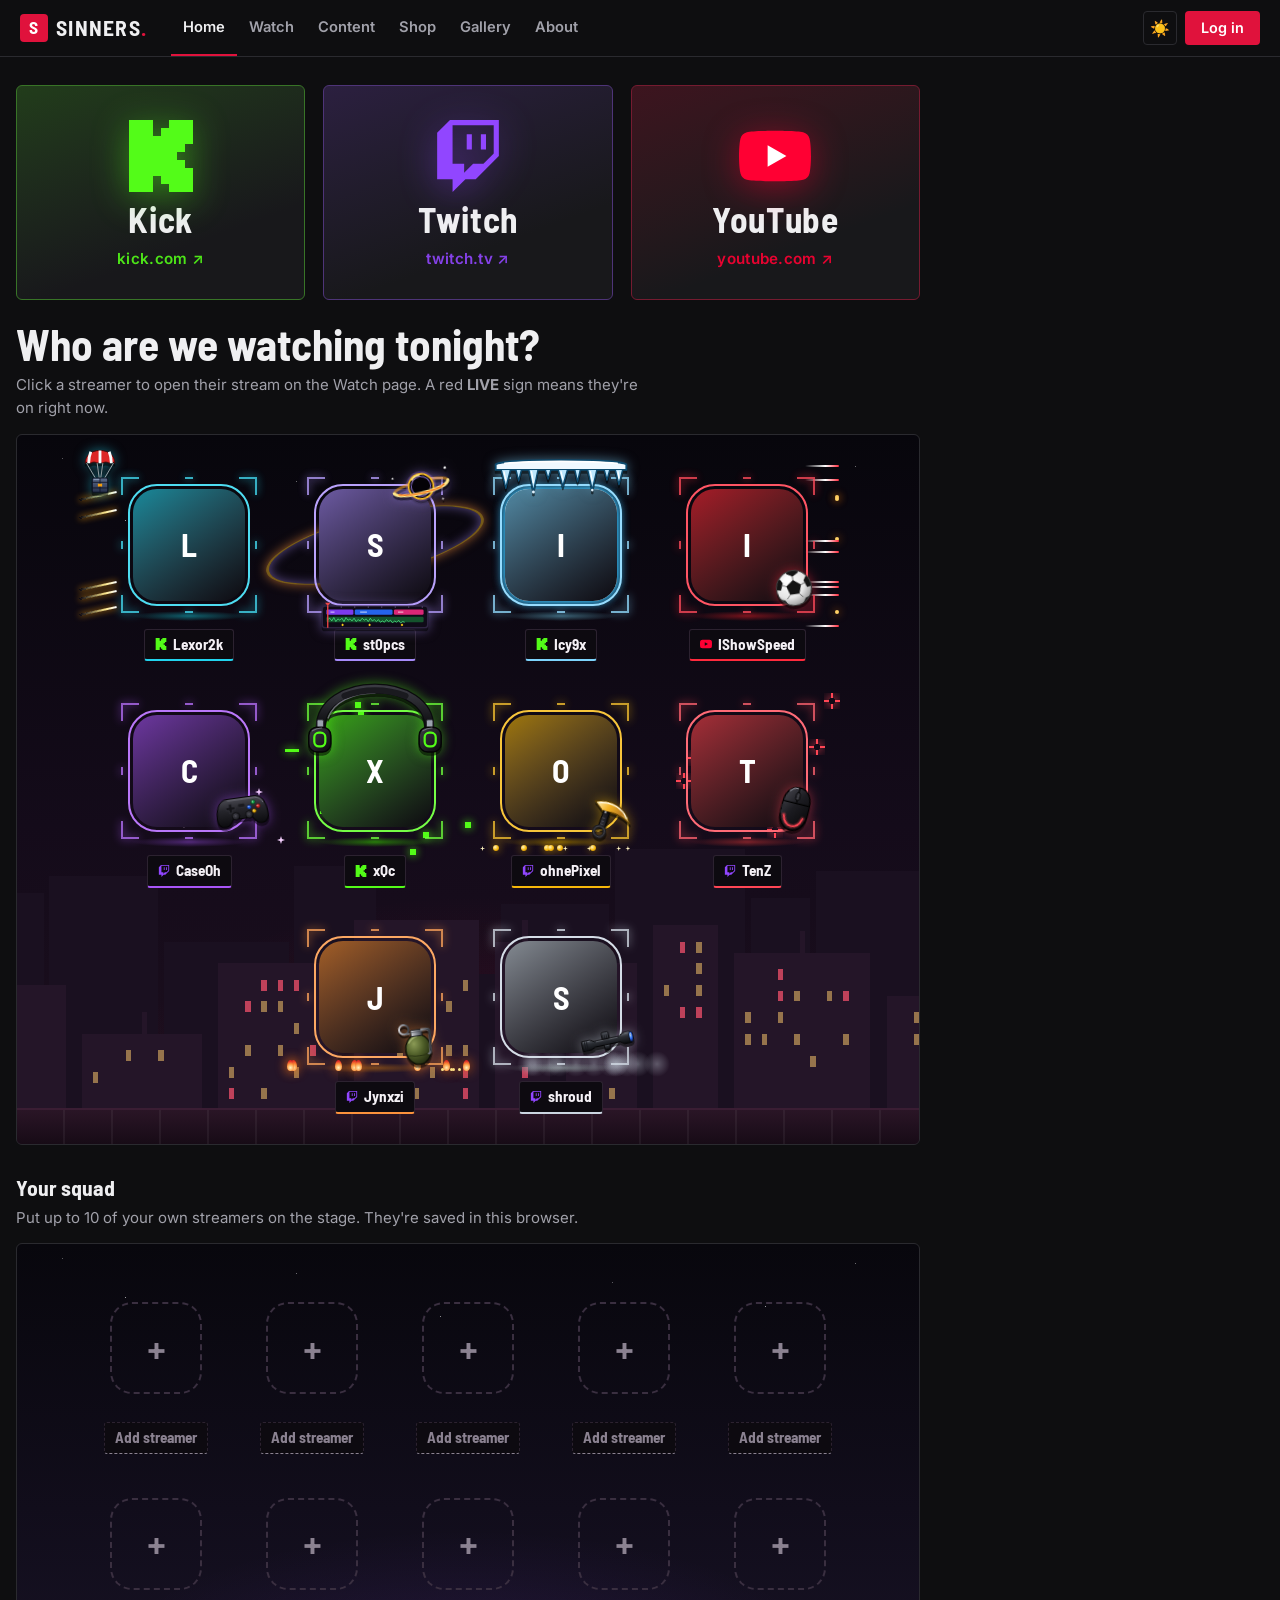
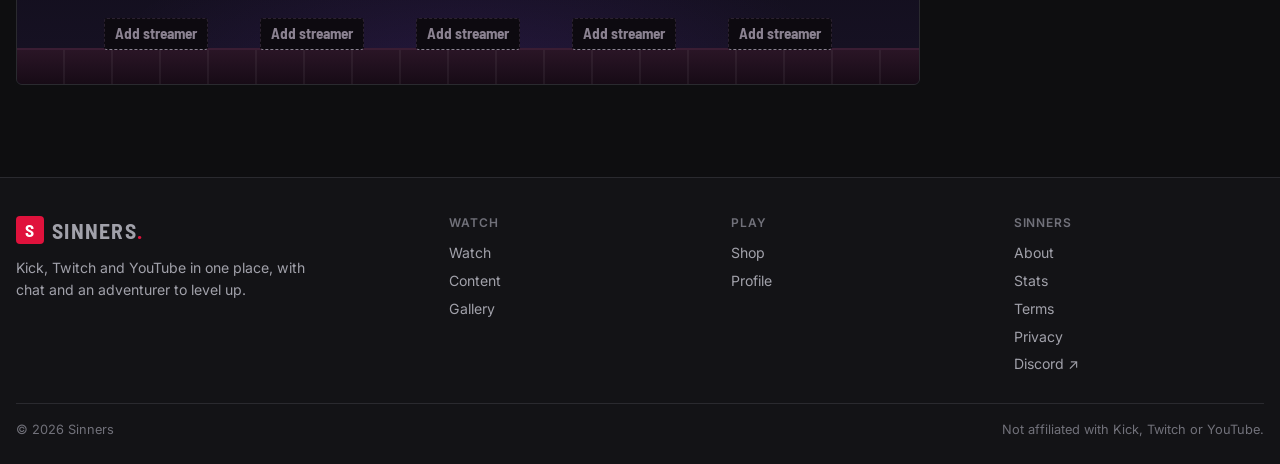
==== commit dd875134: "Adventure: dungeon floors with deeper/retreat and a loot bag, Warrior/Rogue/Mage classes with skills" ====
--- a/index.html
+++ b/index.html
@@ -22,9 +22,9 @@
   <meta property="og:image:height" content="630">
   <meta name="twitter:card" content="summary_large_image">
   <meta name="twitter:image" content="https://sinnerstv.com/og-image.png">
-  <link rel="stylesheet" href="styles.css?v=202611181215">
-  <link rel="stylesheet" href="design.css?v=202611181215">
-  <script src="theme.js?v=202611181215"></script>
+  <link rel="stylesheet" href="styles.css?v=202611181500">
+  <link rel="stylesheet" href="design.css?v=202611181500">
+  <script src="theme.js?v=202611181500"></script>
 </head>
 <body>
   <header class="site-header">
@@ -114,18 +114,18 @@
     </div>
   </footer>
 
-  <script src="script.js?v=202611181215"></script>
-  <script src="gear-art.js?v=202611181215"></script>
-  <script src="icons.js?v=202611181215"></script>
-  <script src="config.js?v=202611181215"></script>
-  <script src="presence.js?v=202611181215"></script>
-  <script src="auth.js?v=202611181215"></script>
-  <script src="streak.js?v=202611181215"></script>
-  <script src="alerts.js?v=202611181215"></script>
-  <script src="chat.js?v=202611181215"></script>
-  <script src="twitch-chat.js?v=202611181215"></script>
-  <script src="kick-chat.js?v=202611181215"></script>
-  <script src="mini.js?v=202611181215"></script>
-  <script src="nav.js?v=202611181215"></script>
+  <script src="script.js?v=202611181500"></script>
+  <script src="gear-art.js?v=202611181500"></script>
+  <script src="icons.js?v=202611181500"></script>
+  <script src="config.js?v=202611181500"></script>
+  <script src="presence.js?v=202611181500"></script>
+  <script src="auth.js?v=202611181500"></script>
+  <script src="streak.js?v=202611181500"></script>
+  <script src="alerts.js?v=202611181500"></script>
+  <script src="chat.js?v=202611181500"></script>
+  <script src="twitch-chat.js?v=202611181500"></script>
+  <script src="kick-chat.js?v=202611181500"></script>
+  <script src="mini.js?v=202611181500"></script>
+  <script src="nav.js?v=202611181500"></script>
 </body>
 </html>
--- a/design.css
+++ b/design.css
@@ -2827,3 +2827,1088 @@
   font-size: 0.85rem;
   font-weight: 600;
 }
+
+/* ==========================================================================
+   Adventure: dungeon floors, battle scene, class & skills, forge
+   ========================================================================== */
+
+.hero-class {
+  display: inline-block;
+  margin-left: 6px;
+  padding: 1px 8px;
+  font-size: 0.78rem;
+  font-weight: 700;
+  color: #fde68a;
+  background: rgba(250, 204, 21, 0.12);
+  border: 1px solid rgba(250, 204, 21, 0.35);
+  border-radius: 3px;
+}
+
+/* ---------- Dungeon panel under the map ---------- */
+.trip-title {
+  font-family: "Barlow Semi Condensed", "Inter", sans-serif;
+  font-size: 1.15rem;
+}
+
+.floor-track {
+  display: flex;
+  align-items: center;
+  gap: 0;
+  margin: 4px 0 2px;
+  padding: 0;
+  list-style: none;
+  overflow-x: auto;
+  scrollbar-width: none;
+}
+
+.floor-node {
+  position: relative;
+  display: grid;
+  justify-items: center;
+  gap: 2px;
+  flex: 1;
+  min-width: 46px;
+}
+
+/* the path between floors */
+.floor-node + .floor-node::before {
+  content: "";
+  position: absolute;
+  top: 17px;
+  right: calc(50% + 17px);
+  width: calc(100% - 34px);
+  height: 3px;
+  background: var(--border);
+}
+
+.floor-node.cleared + .floor-node::before,
+.floor-node.cleared::before {
+  background: #22c55e;
+}
+
+.floor-icon {
+  display: grid;
+  place-items: center;
+  width: 34px;
+  height: 34px;
+  font-size: 1.1rem;
+  background: var(--surface-2);
+  border: 2px solid var(--border);
+  border-radius: 6px;
+}
+
+.floor-icon .px {
+  width: 24px;
+  height: 24px;
+}
+
+.floor-icon.big {
+  width: 54px;
+  height: 54px;
+  font-size: 1.8rem;
+}
+
+.floor-icon.big .px {
+  width: 40px;
+  height: 40px;
+}
+
+.floor-node small {
+  font-size: 0.68rem;
+  font-weight: 700;
+  color: var(--faint);
+}
+
+.floor-node.boss .floor-icon {
+  border-color: #b45309;
+  background: radial-gradient(circle, rgba(245, 158, 11, 0.25), var(--surface-2) 70%);
+}
+
+.floor-node.cleared .floor-icon {
+  border-color: #22c55e;
+  opacity: 0.75;
+}
+
+.floor-node.cleared .floor-icon::after {
+  content: "✓";
+  position: absolute;
+  top: -4px;
+  right: calc(50% - 22px);
+  display: grid;
+  place-items: center;
+  width: 15px;
+  height: 15px;
+  font-size: 0.65rem;
+  font-weight: 800;
+  color: #fff;
+  background: #16a34a;
+  border-radius: 50%;
+}
+
+.floor-node.current .floor-icon {
+  border-color: var(--accent);
+  box-shadow: 0 0 0 3px rgba(224, 18, 60, 0.25), 0 0 14px rgba(224, 18, 60, 0.5);
+  animation: floor-pulse 1.4s ease-in-out infinite;
+}
+
+@keyframes floor-pulse {
+  50% { box-shadow: 0 0 0 5px rgba(224, 18, 60, 0.12), 0 0 22px rgba(224, 18, 60, 0.6); }
+}
+
+.trip-win {
+  margin: 4px 0 0;
+  font-weight: 700;
+  color: #4ade80;
+}
+
+.pouch {
+  display: flex;
+  flex-wrap: wrap;
+  align-items: center;
+  gap: 6px;
+  padding: 6px 8px;
+  background: var(--bg);
+  border: 1px dashed var(--border);
+  border-radius: 4px;
+}
+
+.pouch-coins {
+  font-weight: 700;
+  color: #fbbf24;
+}
+
+.pouch-item .item-icon {
+  width: 30px;
+  height: 30px;
+}
+
+.next-floor {
+  display: flex;
+  align-items: center;
+  gap: 10px;
+  padding: 8px 10px;
+  background: linear-gradient(90deg, rgba(224, 18, 60, 0.12), transparent);
+  border-left: 3px solid var(--accent);
+  border-radius: 4px;
+}
+
+.next-floor > div {
+  display: grid;
+  gap: 2px;
+}
+
+.trip-actions {
+  display: flex;
+  flex-wrap: wrap;
+  gap: 8px;
+}
+
+.trip .fight-btn {
+  animation: fight-ready 1.2s ease-in-out infinite;
+}
+
+@keyframes fight-ready {
+  50% { box-shadow: 0 0 0 4px rgba(224, 18, 60, 0.25), 0 0 18px rgba(224, 18, 60, 0.55); }
+}
+
+/* materials */
+.mat-chip {
+  display: inline-flex;
+  align-items: center;
+  gap: 4px;
+  padding: 2px 7px 2px 4px;
+  font-size: 0.82rem;
+  background: var(--surface-2);
+  border: 1px solid var(--border);
+  border-radius: 4px;
+}
+
+.mat-chip .px {
+  width: 20px;
+  height: 20px;
+}
+
+.mat-chip.none {
+  opacity: 0.45;
+}
+
+.mat-chip.short strong {
+  color: #f87171;
+}
+
+/* ---------- Class & skills, Forge ---------- */
+.adv-row {
+  display: grid;
+  grid-template-columns: minmax(0, 1.1fr) minmax(0, 1fr);
+  gap: 16px;
+  margin-top: 16px;
+}
+
+.skills-panel,
+.forge-panel {
+  padding: 14px 16px 16px;
+}
+
+.class-grid {
+  display: grid;
+  grid-template-columns: repeat(3, minmax(0, 1fr));
+  gap: 8px;
+  margin-top: 8px;
+}
+
+.class-grid.locked {
+  opacity: 0.6;
+}
+
+.class-card {
+  display: grid;
+  align-content: start;
+  gap: 4px;
+  padding: 10px;
+  background: var(--bg);
+  border: 1px solid var(--border);
+  border-top: 3px solid var(--class-color, var(--border));
+  border-radius: 5px;
+}
+
+.class-card[data-cls="warrior"] { --class-color: #f59e0b; }
+.class-card[data-cls="rogue"] { --class-color: #22c55e; }
+.class-card[data-cls="mage"] { --class-color: #a855f7; }
+
+.class-card p {
+  margin: 0;
+  font-size: 0.8rem;
+}
+
+.class-card .button {
+  margin-top: 4px;
+  padding: 6px 8px;
+  font-size: 0.82rem;
+}
+
+.class-emoji {
+  font-size: 1.6rem;
+  line-height: 1;
+}
+
+.class-emoji .px {
+  width: 30px;
+  height: 30px;
+}
+
+.class-skills {
+  margin: 2px 0 0;
+  padding: 0;
+  list-style: none;
+  font-size: 0.75rem;
+  color: var(--muted);
+}
+
+.class-head {
+  display: flex;
+  align-items: center;
+  gap: 10px;
+  margin-bottom: 10px;
+}
+
+.class-head > div {
+  display: grid;
+}
+
+.class-head .class-emoji {
+  display: grid;
+  place-items: center;
+  width: 46px;
+  height: 46px;
+  background: var(--bg);
+  border: 1px solid var(--border);
+  border-radius: 6px;
+}
+
+.skill-row {
+  display: grid;
+  grid-template-columns: 40px minmax(0, 1fr) 34px;
+  align-items: center;
+  gap: 10px;
+  padding: 8px 0;
+  border-top: 1px solid var(--border);
+}
+
+.skill-icon {
+  display: grid;
+  place-items: center;
+  width: 40px;
+  height: 40px;
+  font-size: 1.3rem;
+  background: var(--bg);
+  border: 2px solid var(--border);
+  border-radius: 6px;
+  filter: grayscale(1);
+}
+
+.skill-icon .px {
+  width: 26px;
+  height: 26px;
+}
+
+.skill-row.learned .skill-icon {
+  filter: none;
+  border-color: #b45309;
+  box-shadow: inset 0 0 12px rgba(245, 158, 11, 0.25);
+}
+
+.skill-row.locked {
+  opacity: 0.5;
+}
+
+.skill-info {
+  display: grid;
+  gap: 1px;
+}
+
+.skill-info strong {
+  display: inline;
+}
+
+.skill-pips {
+  display: inline-flex;
+  gap: 3px;
+}
+
+.skill-pips i {
+  width: 14px;
+  height: 5px;
+  background: var(--border);
+  border-radius: 1px;
+}
+
+.skill-pips i.on {
+  background: #f59e0b;
+  box-shadow: 0 0 6px rgba(245, 158, 11, 0.7);
+}
+
+.skill-next {
+  color: #4ade80;
+  font-size: 0.75rem;
+}
+
+.skill-plus {
+  width: 32px;
+  height: 32px;
+  font: inherit;
+  font-size: 1.2rem;
+  font-weight: 800;
+  color: #fff;
+  background: var(--accent);
+  border: 0;
+  border-radius: 5px;
+  cursor: pointer;
+}
+
+.skill-plus:disabled {
+  background: var(--surface-2);
+  color: var(--faint);
+  cursor: default;
+}
+
+.class-switch {
+  margin-top: 8px;
+  font-size: 0.85rem;
+}
+
+.class-switch summary {
+  cursor: pointer;
+  color: var(--muted);
+}
+
+.mats {
+  display: flex;
+  flex-wrap: wrap;
+  gap: 6px;
+  margin: 8px 0 10px;
+}
+
+.forge-label {
+  margin: 4px 0 6px;
+  font-size: 0.78rem;
+  font-weight: 700;
+  letter-spacing: 0.06em;
+  text-transform: uppercase;
+  color: var(--faint);
+}
+
+.craft-slots {
+  display: grid;
+  grid-template-columns: repeat(4, minmax(0, 1fr));
+  gap: 5px;
+}
+
+.craft-slot {
+  display: grid;
+  justify-items: center;
+  gap: 1px;
+  padding: 6px 2px;
+  font: inherit;
+  color: var(--muted);
+  background: var(--bg);
+  border: 1px solid var(--border);
+  border-radius: 4px;
+  cursor: pointer;
+}
+
+.craft-slot small {
+  font-size: 0.68rem;
+}
+
+.craft-slot .px {
+  width: 22px;
+  height: 22px;
+}
+
+.craft-slot.on {
+  color: var(--text);
+  border-color: var(--accent);
+  box-shadow: inset 0 -2px 0 var(--accent);
+}
+
+.craft-tiers {
+  display: flex;
+  gap: 5px;
+  margin: 8px 0;
+}
+
+.craft-tier {
+  flex: 1;
+  padding: 5px 0;
+  font: inherit;
+  font-size: 0.82rem;
+  font-weight: 700;
+  color: var(--muted);
+  background: var(--bg);
+  border: 1px solid var(--border);
+  border-radius: 4px;
+  cursor: pointer;
+}
+
+.craft-tier.on {
+  color: #fff;
+  background: var(--accent);
+  border-color: var(--accent);
+}
+
+.craft-tier:disabled {
+  opacity: 0.35;
+  cursor: default;
+}
+
+.craft-cost {
+  display: flex;
+  flex-wrap: wrap;
+  align-items: center;
+  gap: 6px;
+  margin-bottom: 4px;
+}
+
+.forge-btn {
+  width: 100%;
+  margin-top: 8px;
+}
+
+.forge-tip {
+  margin: 10px 0 0;
+}
+
+.item-forge {
+  display: grid;
+  gap: 6px;
+  margin-top: 12px;
+  padding-top: 10px;
+  border-top: 1px dashed var(--border);
+}
+
+.upgrade-row {
+  display: flex;
+  flex-wrap: wrap;
+  align-items: center;
+  justify-content: space-between;
+  gap: 8px;
+}
+
+.item-forge .link-btn {
+  justify-self: start;
+}
+
+.plus-badge {
+  position: absolute;
+  right: -3px;
+  bottom: -3px;
+  padding: 0 3px;
+  font-size: 0.62rem;
+  font-weight: 800;
+  line-height: 1.3;
+  color: #1a1206;
+  background: #fbbf24;
+  border-radius: 3px;
+  box-shadow: 0 0 6px rgba(251, 191, 36, 0.8);
+}
+
+.item-icon {
+  position: relative;
+}
+
+@media (max-width: 900px) {
+  .adv-row {
+    grid-template-columns: 1fr;
+  }
+}
+
+@media (max-width: 520px) {
+  .class-grid {
+    grid-template-columns: 1fr;
+  }
+}
+
+/* ---------- Battle scene ---------- */
+.fight-box.battle {
+  width: min(760px, 100%);
+  padding: 16px;
+  border-radius: 8px;
+  background: #0d0a10;
+  border-color: #2c2230;
+}
+
+.fight-box.battle h2 {
+  margin: 0 0 10px;
+  font-size: 1.2rem;
+  text-align: left;
+}
+
+.battle-stage {
+  position: relative;
+  display: grid;
+  grid-template-columns: 1fr 1fr;
+  align-items: end;
+  gap: 20px;
+  min-height: 300px;
+  padding: 14px 18px 26px;
+  overflow: hidden;
+  border: 1px solid #2c2230;
+  border-radius: 6px;
+  background: linear-gradient(#1c1530, #2a1d3a 55%, #3a2a1c 56%, #23180f);
+}
+
+/* ground line and light */
+.battle-stage::before {
+  content: "";
+  position: absolute;
+  left: 0;
+  right: 0;
+  bottom: 0;
+  height: 44%;
+  background:
+    radial-gradient(ellipse 45% 30% at 25% 40%, rgba(255, 255, 255, 0.08), transparent),
+    radial-gradient(ellipse 45% 30% at 75% 40%, rgba(255, 255, 255, 0.06), transparent),
+    repeating-linear-gradient(90deg, transparent 0 38px, rgba(0, 0, 0, 0.18) 38px 40px);
+  pointer-events: none;
+}
+
+.battle-stage.bg-forest { background: linear-gradient(#0f2a1d, #18402a 55%, #2d4a1f 56%, #1a2c12); }
+.battle-stage.bg-caves { background: linear-gradient(#141218, #24202c 55%, #3a3340 56%, #1c1820); }
+.battle-stage.bg-swamp { background: linear-gradient(#10221c, #1f3a2a 55%, #2f3d1c 56%, #1a2410); }
+.battle-stage.bg-mountains { background: linear-gradient(#1b2a44, #38557a 55%, #c9d8e8 56%, #8aa3bf); }
+.battle-stage.bg-abyss { background: linear-gradient(#1a0508, #3a0a10 55%, #4a1208 56%, #200604); }
+.battle-stage.bg-arena { background: linear-gradient(#2a1d14, #4a3320 55%, #8a6a3a 56%, #5a4224); }
+
+.battle-stage.bg-abyss::after {
+  content: "";
+  position: absolute;
+  inset: auto 0 0 0;
+  height: 30%;
+  background: radial-gradient(ellipse 60% 70% at 50% 120%, rgba(249, 115, 22, 0.45), transparent 70%);
+  pointer-events: none;
+}
+
+.battle-stage.shake {
+  animation: stage-shake 0.35s;
+}
+
+@keyframes stage-shake {
+  20% { transform: translate(-6px, 3px); }
+  40% { transform: translate(5px, -3px); }
+  60% { transform: translate(-4px, 2px); }
+  80% { transform: translate(3px, -1px); }
+}
+
+.battle .fighter {
+  position: relative;
+  z-index: 1;
+  display: grid;
+  justify-items: center;
+  gap: 6px;
+}
+
+.fighter-head {
+  display: grid;
+  gap: 3px;
+  width: min(240px, 100%);
+  padding: 6px 8px;
+  background: rgba(0, 0, 0, 0.55);
+  border: 1px solid rgba(255, 255, 255, 0.12);
+  border-radius: 4px;
+}
+
+.fighter-head strong {
+  display: flex;
+  align-items: center;
+  gap: 5px;
+  font-size: 0.92rem;
+  color: #fff;
+}
+
+.fighter-cls .px {
+  width: 16px;
+  height: 16px;
+}
+
+.boss-tag {
+  margin-left: auto;
+  padding: 0 5px;
+  font-size: 0.62rem;
+  font-weight: 800;
+  letter-spacing: 0.08em;
+  color: #fff;
+  background: #b91c1c;
+  border-radius: 2px;
+}
+
+.battle .hp-bar {
+  position: relative;
+  height: 9px;
+  background: #1a1416;
+  border: 1px solid #000;
+  border-radius: 2px;
+}
+
+.battle .hp-bar span,
+.battle .hp-bar i {
+  position: absolute;
+  inset: 0 auto 0 0;
+  width: 100%;
+}
+
+.battle .hp-bar i {
+  background: #fef3c7;
+  transition: width 0.6s ease-out;
+}
+
+.battle .hp-bar span {
+  background: linear-gradient(#4ade80, #16a34a);
+  transition: width 0.25s;
+}
+
+.battle .hp-bar span.low {
+  background: linear-gradient(#f87171, #b91c1c);
+}
+
+.battle .hp-text {
+  font-size: 0.72rem;
+  color: #d4d4d8;
+}
+
+.battle .fighter-pic {
+  position: relative;
+  height: 170px;
+  width: 170px;
+  display: grid;
+  place-items: end center;
+}
+
+.battle .fighter-pic .hero-sprite {
+  width: 110px;
+}
+
+.battle .side-b .fighter-pic .px {
+  width: 130px;
+  height: 130px;
+  transform: scaleX(-1);
+  filter: drop-shadow(0 6px 0 rgba(0, 0, 0, 0.35));
+  animation: foe-idle 1.6s ease-in-out infinite;
+}
+
+.battle .side-b.is-boss .fighter-pic .px {
+  width: 160px;
+  height: 160px;
+  filter: drop-shadow(0 0 14px rgba(239, 68, 68, 0.7)) drop-shadow(0 6px 0 rgba(0, 0, 0, 0.35));
+}
+
+.battle .side-a .fighter-pic > svg {
+  animation: hero-idle 1.6s ease-in-out infinite;
+}
+
+@keyframes foe-idle {
+  50% { translate: 0 -4px; }
+}
+
+@keyframes hero-idle {
+  50% { translate: 0 -2px; }
+}
+
+.battle .fighter-stats {
+  font-size: 0.75rem;
+  color: #a1a1aa;
+}
+
+/* attacks */
+.battle .side-a .fighter-pic.lunge { animation: lunge-right 0.35s ease-out; }
+.battle .side-b .fighter-pic.lunge { animation: lunge-left 0.35s ease-out; }
+
+@keyframes lunge-right {
+  40% { transform: translateX(46px) rotate(4deg); }
+}
+
+@keyframes lunge-left {
+  40% { transform: translateX(-46px) rotate(-4deg); }
+}
+
+.battle .fighter-pic.hurt { animation: battle-hurt 0.35s; }
+.battle .fighter-pic.hurt-big { animation: battle-hurt 0.5s; }
+
+@keyframes battle-hurt {
+  20% { transform: translateX(-7px); filter: brightness(2.2) saturate(0) sepia(1) hue-rotate(-40deg); }
+  45% { transform: translateX(6px); filter: brightness(1.6); }
+  70% { transform: translateX(-3px); }
+}
+
+.battle .side-a .fighter-pic.dodging { animation: dodge-left 0.4s ease-out; }
+.battle .side-b .fighter-pic.dodging { animation: dodge-right 0.4s ease-out; }
+
+@keyframes dodge-left {
+  40% { transform: translateX(-34px) skewX(8deg); opacity: 0.6; }
+}
+
+@keyframes dodge-right {
+  40% { transform: translateX(34px) skewX(-8deg); opacity: 0.6; }
+}
+
+.battle .fighter-pic.healing { animation: heal-glow 0.8s; }
+
+@keyframes heal-glow {
+  40% { filter: brightness(1.6) drop-shadow(0 0 18px #4ade80); }
+}
+
+.battle .fighter-pic.fallen {
+  animation: none;
+  filter: grayscale(0.8) brightness(0.6);
+  transform: rotate(-80deg) translate(-20px, 30px);
+  transition: transform 0.6s, filter 0.6s;
+}
+
+.battle .side-b .fighter-pic.fallen {
+  transform: rotate(80deg) translate(20px, 30px);
+}
+
+.fighter-fx {
+  position: absolute;
+  inset: 0;
+  pointer-events: none;
+}
+
+.battle .dmg-pop {
+  position: absolute;
+  top: 18%;
+  left: calc(50% + var(--x, 0px));
+  translate: -50% 0;
+  font-size: 1.9rem;
+  -webkit-text-stroke: 1px #000;
+  animation: battle-pop 1.05s forwards;
+}
+
+.battle .dmg-pop.crit {
+  font-size: 2.6rem;
+  color: #fbbf24;
+}
+
+.battle .dmg-pop.miss {
+  font-size: 1.3rem;
+  color: #cbd5e1;
+}
+
+.battle .dmg-pop.heal {
+  color: #4ade80;
+}
+
+.battle .dmg-pop.poison {
+  font-size: 1.4rem;
+  color: #a3e635;
+}
+
+@keyframes battle-pop {
+  0% { transform: translateY(8px) scale(0.6); opacity: 0; }
+  15% { transform: translateY(0) scale(1.15); opacity: 1; }
+  30% { transform: scale(1); }
+  100% { transform: translateY(-46px); opacity: 0; }
+}
+
+/* skill effects on the target */
+.skill-fx {
+  position: absolute;
+  left: 50%;
+  top: 55%;
+  translate: -50% -50%;
+}
+
+.skill-fx.fx-fireball {
+  width: 150px;
+  height: 150px;
+  border-radius: 50%;
+  background: radial-gradient(circle, #fff7c2, #f97316 35%, rgba(220, 38, 38, 0.6) 60%, transparent 72%);
+  animation: burst 0.7s ease-out forwards;
+}
+
+.skill-fx.fx-arcane {
+  width: 170px;
+  height: 170px;
+  border-radius: 50%;
+  background: radial-gradient(circle, #f5d0fe, #a855f7 30%, rgba(124, 58, 237, 0.5) 55%, transparent 70%);
+  box-shadow: 0 0 40px #a855f7;
+  animation: burst 0.75s ease-out forwards;
+}
+
+.skill-fx.fx-cleave {
+  width: 150px;
+  height: 150px;
+  border-radius: 50%;
+  border: 6px solid transparent;
+  border-top-color: #fff;
+  border-right-color: rgba(255, 255, 255, 0.5);
+  animation: slash 0.45s ease-out forwards;
+}
+
+.skill-fx.fx-poison {
+  width: 90px;
+  height: 90px;
+  border-radius: 50%;
+  background: radial-gradient(circle at 30% 70%, #a3e635 0 6px, transparent 7px), radial-gradient(circle at 65% 40%, #84cc16 0 5px, transparent 6px),
+    radial-gradient(circle at 50% 80%, #bef264 0 4px, transparent 5px), radial-gradient(circle, rgba(132, 204, 22, 0.35), transparent 70%);
+  animation: bubble 0.8s ease-out forwards;
+}
+
+.skill-fx.fx-heal {
+  width: 160px;
+  height: 160px;
+  border-radius: 50%;
+  background: radial-gradient(circle, rgba(74, 222, 128, 0.55), transparent 65%);
+  animation: burst 0.9s ease-out forwards;
+}
+
+@keyframes burst {
+  0% { scale: 0.2; opacity: 1; }
+  60% { opacity: 0.9; }
+  100% { scale: 1.3; opacity: 0; }
+}
+
+@keyframes slash {
+  0% { rotate: -120deg; scale: 0.6; opacity: 1; }
+  100% { rotate: 60deg; scale: 1.1; opacity: 0; }
+}
+
+@keyframes bubble {
+  0% { translate: -50% -30%; opacity: 0; }
+  30% { opacity: 1; }
+  100% { translate: -50% -110%; opacity: 0; }
+}
+
+/* the fireball flying across */
+.projectile {
+  position: absolute;
+  z-index: 3;
+  top: 52%;
+  width: 34px;
+  height: 34px;
+  border-radius: 50%;
+  background: radial-gradient(circle at 35% 35%, #fff7c2, #f97316 45%, #dc2626 75%);
+  box-shadow: 0 0 22px #f97316, -16px 0 18px rgba(249, 115, 22, 0.5);
+}
+
+.projectile.from-a { left: 24%; animation: fly-right 0.32s linear forwards; }
+.projectile.from-b { right: 24%; animation: fly-left 0.32s linear forwards; }
+
+@keyframes fly-right {
+  to { left: 72%; }
+}
+
+@keyframes fly-left {
+  to { right: 72%; }
+}
+
+/* the big words in the middle */
+.battle-banner {
+  position: absolute;
+  z-index: 4;
+  left: 50%;
+  top: 34%;
+  translate: -50% -50%;
+  font-family: "Barlow Semi Condensed", "Inter", sans-serif;
+  font-size: 2.2rem;
+  font-weight: 800;
+  letter-spacing: 0.04em;
+  white-space: nowrap;
+  color: #fff;
+  -webkit-text-stroke: 1.5px #000;
+  text-shadow: 0 4px 0 rgba(0, 0, 0, 0.5), 0 0 24px rgba(224, 18, 60, 0.8);
+  opacity: 0;
+  pointer-events: none;
+}
+
+.battle-banner.show {
+  animation: banner 1.1s ease-out;
+}
+
+.battle-stage.won .battle-banner,
+.battle-stage.lost .battle-banner {
+  font-size: 3.2rem;
+  animation: banner-stay 0.6s ease-out forwards;
+}
+
+.battle-stage.won .battle-banner {
+  color: #fde68a;
+  text-shadow: 0 4px 0 rgba(0, 0, 0, 0.5), 0 0 30px rgba(245, 158, 11, 0.9);
+}
+
+.battle-stage.lost .battle-banner {
+  color: #d4d4d8;
+  text-shadow: 0 4px 0 rgba(0, 0, 0, 0.5);
+}
+
+@keyframes banner {
+  0% { opacity: 0; scale: 0.5; }
+  20% { opacity: 1; scale: 1.1; }
+  35% { scale: 1; }
+  80% { opacity: 1; }
+  100% { opacity: 0; translate: -50% -80%; }
+}
+
+@keyframes banner-stay {
+  0% { opacity: 0; scale: 0.4; }
+  70% { opacity: 1; scale: 1.1; }
+  100% { opacity: 1; scale: 1; }
+}
+
+.battle .fight-line {
+  min-height: 1.4em;
+  margin: 10px 0 0;
+  color: #e4e4e7;
+}
+
+/* rewards */
+.battle .fight-result {
+  margin-top: 8px;
+  color: #d4d4d8;
+}
+
+.loot-row {
+  display: flex;
+  flex-wrap: wrap;
+  justify-content: center;
+  gap: 8px;
+  margin: 6px 0 8px;
+}
+
+.loot-card {
+  display: grid;
+  justify-items: center;
+  gap: 2px;
+  min-width: 96px;
+  padding: 8px 10px;
+  background: #17121b;
+  border: 1px solid #3a2f40;
+  border-radius: 5px;
+  opacity: 0;
+  animation: loot-in 0.45s ease-out forwards;
+}
+
+.loot-card .loot-icon {
+  font-size: 1.6rem;
+}
+
+.loot-card .loot-icon .px {
+  width: 30px;
+  height: 30px;
+}
+
+.loot-card strong {
+  font-size: 0.85rem;
+  color: #fff;
+}
+
+.loot-card small {
+  font-size: 0.72rem;
+  font-weight: 700;
+  color: var(--rarity, #a1a1aa);
+}
+
+.loot-card.item {
+  border-color: var(--rarity);
+  box-shadow: 0 0 16px color-mix(in srgb, var(--rarity) 45%, transparent);
+}
+
+.loot-card.epic,
+.loot-card.legendary {
+  animation: loot-in 0.45s ease-out forwards, loot-glow 1.6s ease-in-out 0.5s infinite;
+}
+
+@keyframes loot-in {
+  0% { opacity: 0; transform: translateY(16px) scale(0.7) rotate(-6deg); }
+  70% { transform: translateY(-4px) scale(1.06); }
+  100% { opacity: 1; transform: none; }
+}
+
+@keyframes loot-glow {
+  50% { box-shadow: 0 0 28px color-mix(in srgb, var(--rarity) 80%, transparent); }
+}
+
+.fight-next {
+  display: flex;
+  flex-wrap: wrap;
+  justify-content: center;
+  gap: 8px;
+}
+
+.fight-next:empty {
+  display: none;
+}
+
+.battle .fight-actions {
+  flex-wrap: wrap;
+}
+
+@media (max-width: 560px) {
+  .battle-stage {
+    min-height: 240px;
+    gap: 8px;
+    padding: 10px 8px 18px;
+  }
+
+  .battle .fighter-pic {
+    width: 120px;
+    height: 130px;
+  }
+
+  .battle .fighter-pic .hero-sprite {
+    width: 80px;
+  }
+
+  .battle .side-b .fighter-pic .px {
+    width: 96px;
+    height: 96px;
+  }
+
+  .battle-banner {
+    font-size: 1.6rem;
+  }
+
+  .battle-stage.won .battle-banner,
+  .battle-stage.lost .battle-banner {
+    font-size: 2.2rem;
+  }
+}
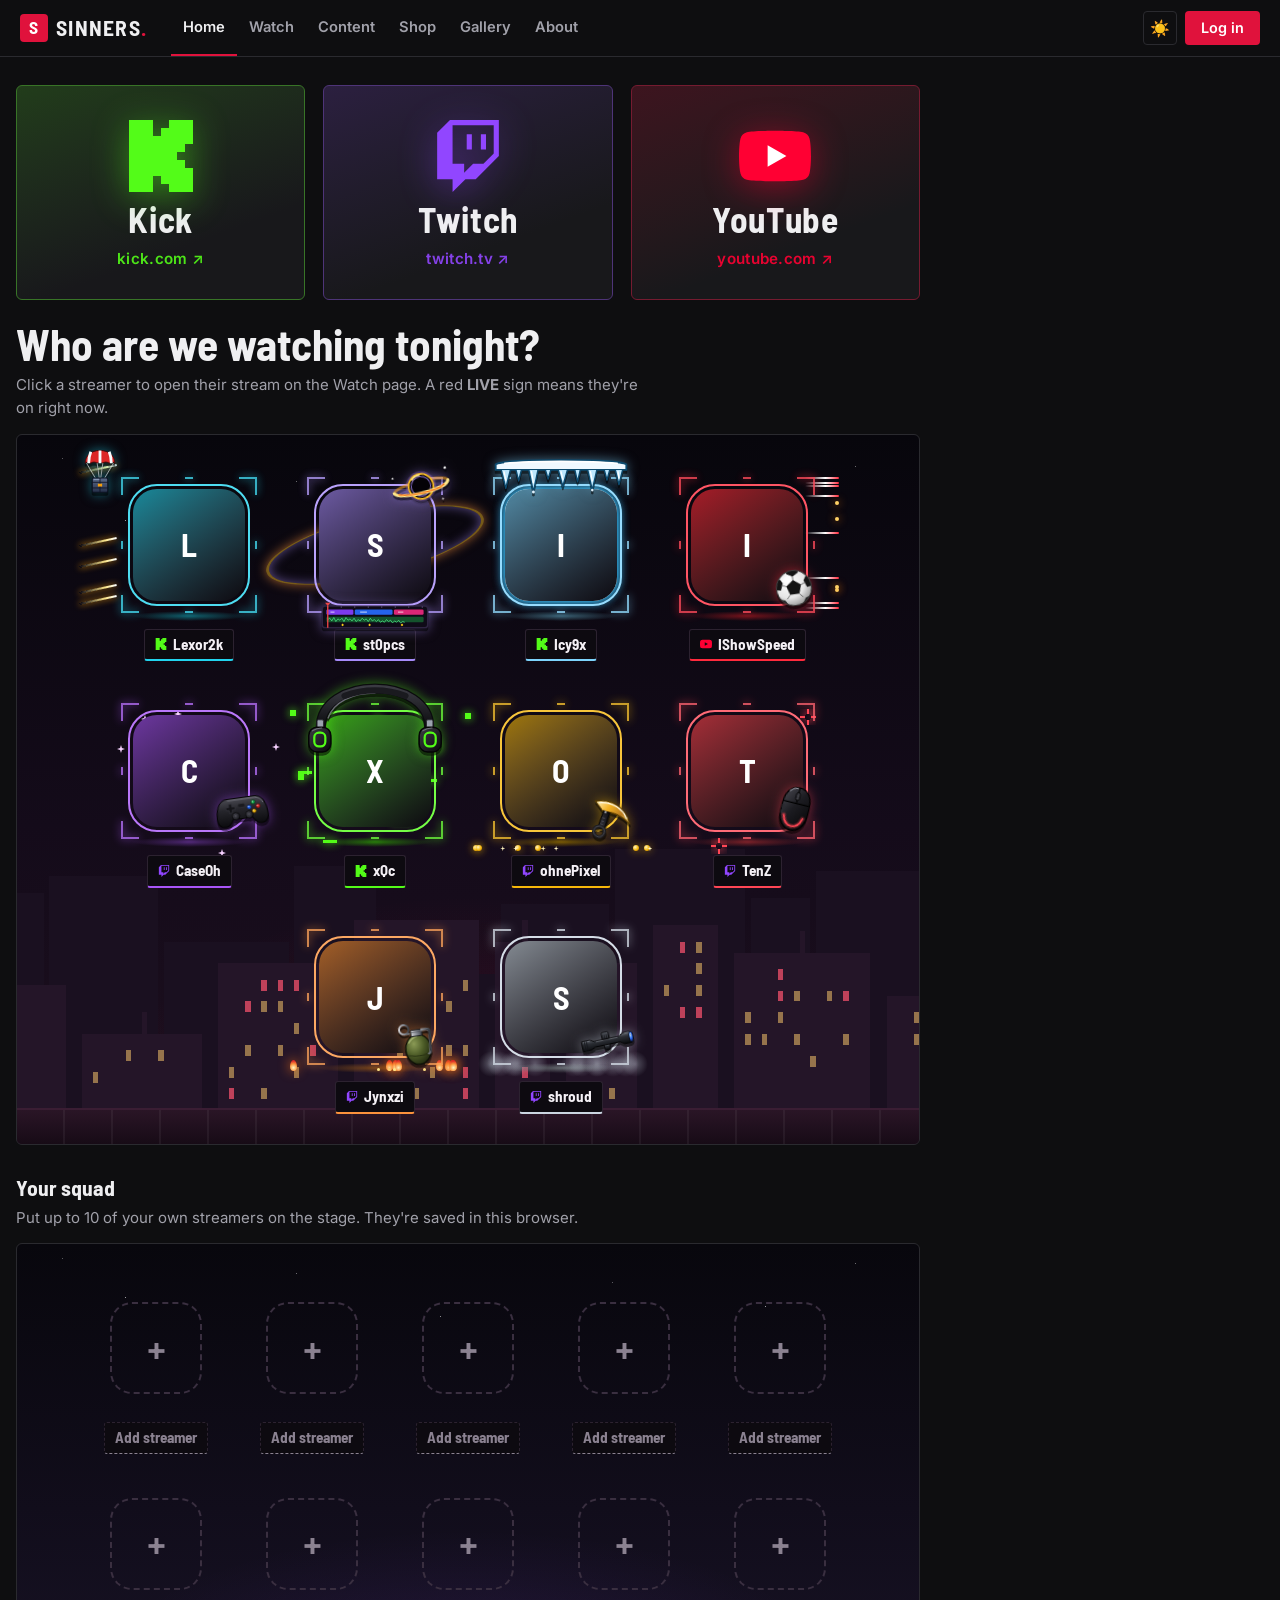
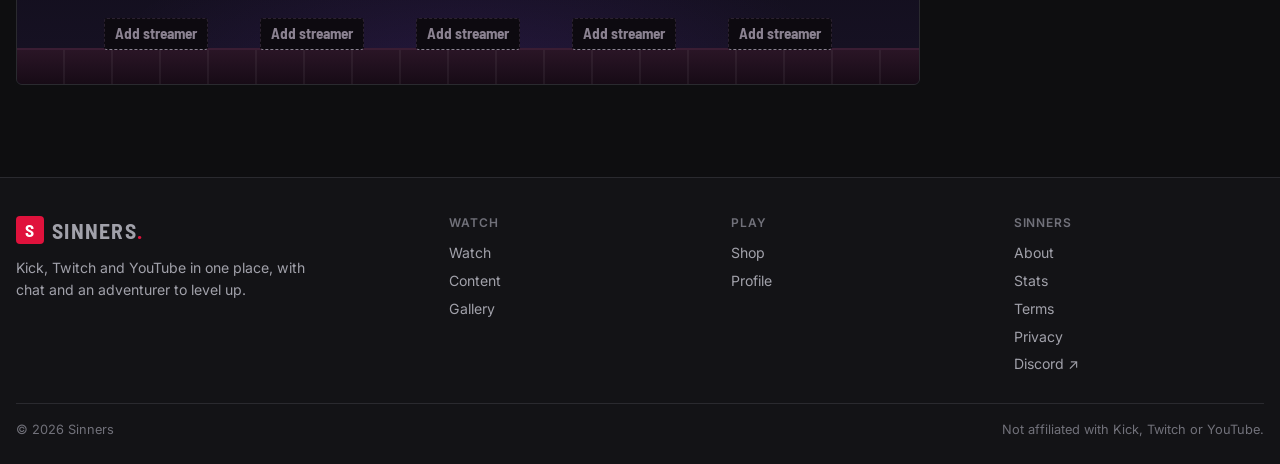
==== commit 72be5604: "New Discord invite link (never expires) Co-Authored-By: Claude Opus 5.5 <noreply@anthropic.com>" ====
--- a/index.html
+++ b/index.html
@@ -22,9 +22,9 @@
   <meta property="og:image:height" content="630">
   <meta name="twitter:card" content="summary_large_image">
   <meta name="twitter:image" content="https://sinnerstv.com/og-image.png">
-  <link rel="stylesheet" href="styles.css?v=202611181500">
-  <link rel="stylesheet" href="design.css?v=202611181500">
-  <script src="theme.js?v=202611181500"></script>
+  <link rel="stylesheet" href="styles.css?v=202611181530">
+  <link rel="stylesheet" href="design.css?v=202611181530">
+  <script src="theme.js?v=202611181530"></script>
 </head>
 <body>
   <header class="site-header">
@@ -104,7 +104,7 @@
         </div>
         <div class="footer-col">
           <h4>Sinners</h4>
-          <ul><li><a href="/about">About</a></li><li><a href="/stats">Stats</a></li><li><a href="/terms">Terms</a></li><li><a href="/privacy">Privacy</a></li><li><a href="https://discord.gg/HytDztnGfa" target="_blank" rel="noopener">Discord ↗</a></li></ul>
+          <ul><li><a href="/about">About</a></li><li><a href="/stats">Stats</a></li><li><a href="/terms">Terms</a></li><li><a href="/privacy">Privacy</a></li><li><a href="https://discord.gg/e5aBjwpVdP" target="_blank" rel="noopener">Discord ↗</a></li></ul>
         </div>
       </div>
       <div class="footer-bottom">
@@ -114,18 +114,18 @@
     </div>
   </footer>
 
-  <script src="script.js?v=202611181500"></script>
-  <script src="gear-art.js?v=202611181500"></script>
-  <script src="icons.js?v=202611181500"></script>
-  <script src="config.js?v=202611181500"></script>
-  <script src="presence.js?v=202611181500"></script>
-  <script src="auth.js?v=202611181500"></script>
-  <script src="streak.js?v=202611181500"></script>
-  <script src="alerts.js?v=202611181500"></script>
-  <script src="chat.js?v=202611181500"></script>
-  <script src="twitch-chat.js?v=202611181500"></script>
-  <script src="kick-chat.js?v=202611181500"></script>
-  <script src="mini.js?v=202611181500"></script>
-  <script src="nav.js?v=202611181500"></script>
+  <script src="script.js?v=202611181530"></script>
+  <script src="gear-art.js?v=202611181530"></script>
+  <script src="icons.js?v=202611181530"></script>
+  <script src="config.js?v=202611181530"></script>
+  <script src="presence.js?v=202611181530"></script>
+  <script src="auth.js?v=202611181530"></script>
+  <script src="streak.js?v=202611181530"></script>
+  <script src="alerts.js?v=202611181530"></script>
+  <script src="chat.js?v=202611181530"></script>
+  <script src="twitch-chat.js?v=202611181530"></script>
+  <script src="kick-chat.js?v=202611181530"></script>
+  <script src="mini.js?v=202611181530"></script>
+  <script src="nav.js?v=202611181530"></script>
 </body>
 </html>
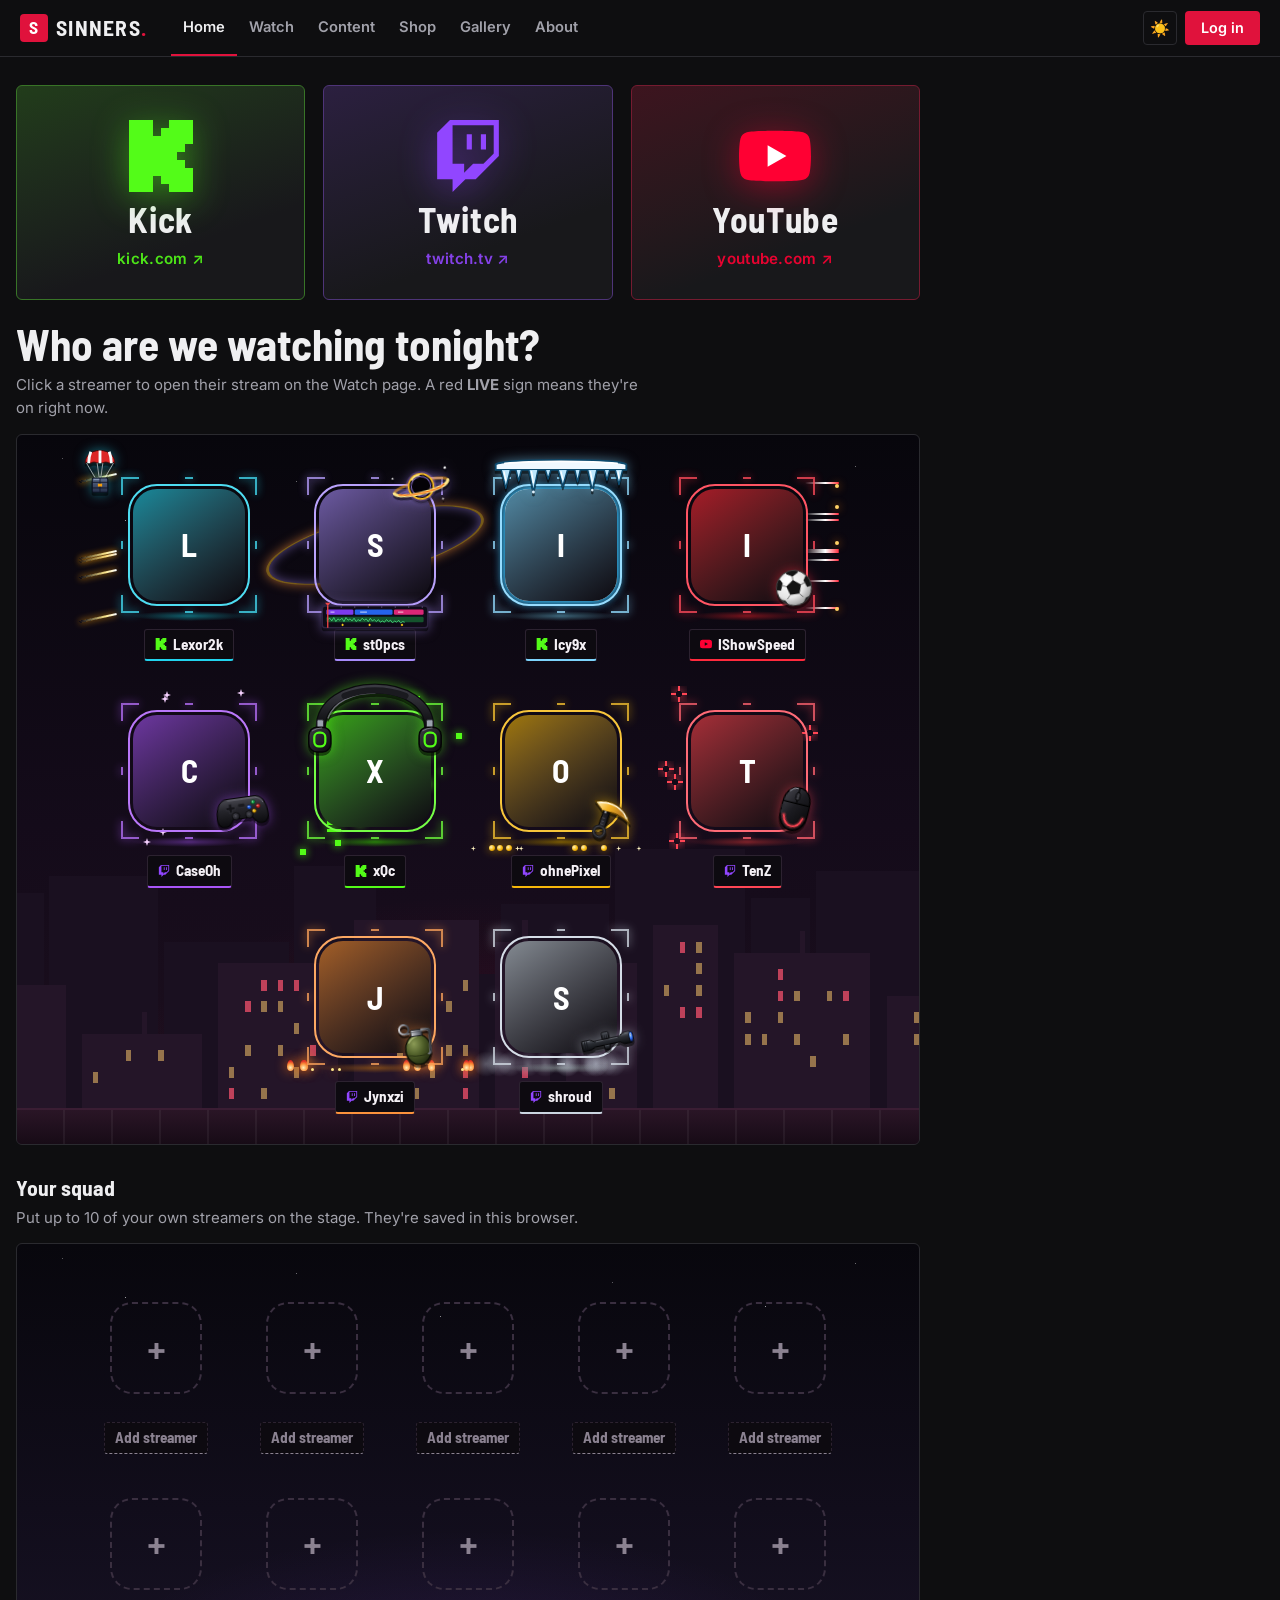
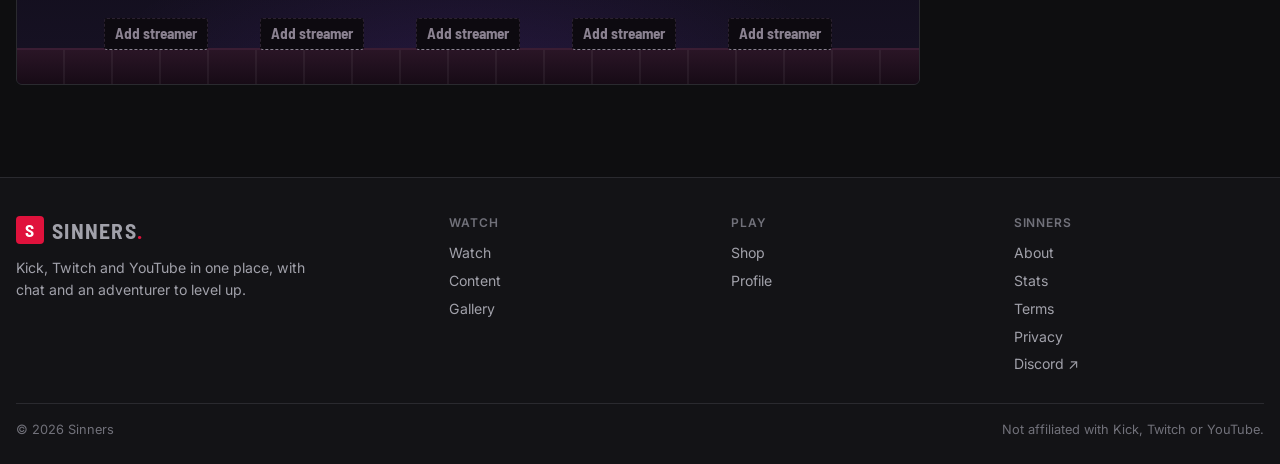
==== commit 4fca8f92: "Discord invite: discord.gg/lexor2k Co-Authored-By: Claude Opus 5.5 <noreply@anthropic.com>" ====
--- a/index.html
+++ b/index.html
@@ -22,9 +22,9 @@
   <meta property="og:image:height" content="630">
   <meta name="twitter:card" content="summary_large_image">
   <meta name="twitter:image" content="https://sinnerstv.com/og-image.png">
-  <link rel="stylesheet" href="styles.css?v=202611181530">
-  <link rel="stylesheet" href="design.css?v=202611181530">
-  <script src="theme.js?v=202611181530"></script>
+  <link rel="stylesheet" href="styles.css?v=202611181600">
+  <link rel="stylesheet" href="design.css?v=202611181600">
+  <script src="theme.js?v=202611181600"></script>
 </head>
 <body>
   <header class="site-header">
@@ -104,7 +104,7 @@
         </div>
         <div class="footer-col">
           <h4>Sinners</h4>
-          <ul><li><a href="/about">About</a></li><li><a href="/stats">Stats</a></li><li><a href="/terms">Terms</a></li><li><a href="/privacy">Privacy</a></li><li><a href="https://discord.gg/e5aBjwpVdP" target="_blank" rel="noopener">Discord ↗</a></li></ul>
+          <ul><li><a href="/about">About</a></li><li><a href="/stats">Stats</a></li><li><a href="/terms">Terms</a></li><li><a href="/privacy">Privacy</a></li><li><a href="https://discord.gg/lexor2k" target="_blank" rel="noopener">Discord ↗</a></li></ul>
         </div>
       </div>
       <div class="footer-bottom">
@@ -114,18 +114,18 @@
     </div>
   </footer>
 
-  <script src="script.js?v=202611181530"></script>
-  <script src="gear-art.js?v=202611181530"></script>
-  <script src="icons.js?v=202611181530"></script>
-  <script src="config.js?v=202611181530"></script>
-  <script src="presence.js?v=202611181530"></script>
-  <script src="auth.js?v=202611181530"></script>
-  <script src="streak.js?v=202611181530"></script>
-  <script src="alerts.js?v=202611181530"></script>
-  <script src="chat.js?v=202611181530"></script>
-  <script src="twitch-chat.js?v=202611181530"></script>
-  <script src="kick-chat.js?v=202611181530"></script>
-  <script src="mini.js?v=202611181530"></script>
-  <script src="nav.js?v=202611181530"></script>
+  <script src="script.js?v=202611181600"></script>
+  <script src="gear-art.js?v=202611181600"></script>
+  <script src="icons.js?v=202611181600"></script>
+  <script src="config.js?v=202611181600"></script>
+  <script src="presence.js?v=202611181600"></script>
+  <script src="auth.js?v=202611181600"></script>
+  <script src="streak.js?v=202611181600"></script>
+  <script src="alerts.js?v=202611181600"></script>
+  <script src="chat.js?v=202611181600"></script>
+  <script src="twitch-chat.js?v=202611181600"></script>
+  <script src="kick-chat.js?v=202611181600"></script>
+  <script src="mini.js?v=202611181600"></script>
+  <script src="nav.js?v=202611181600"></script>
 </body>
 </html>
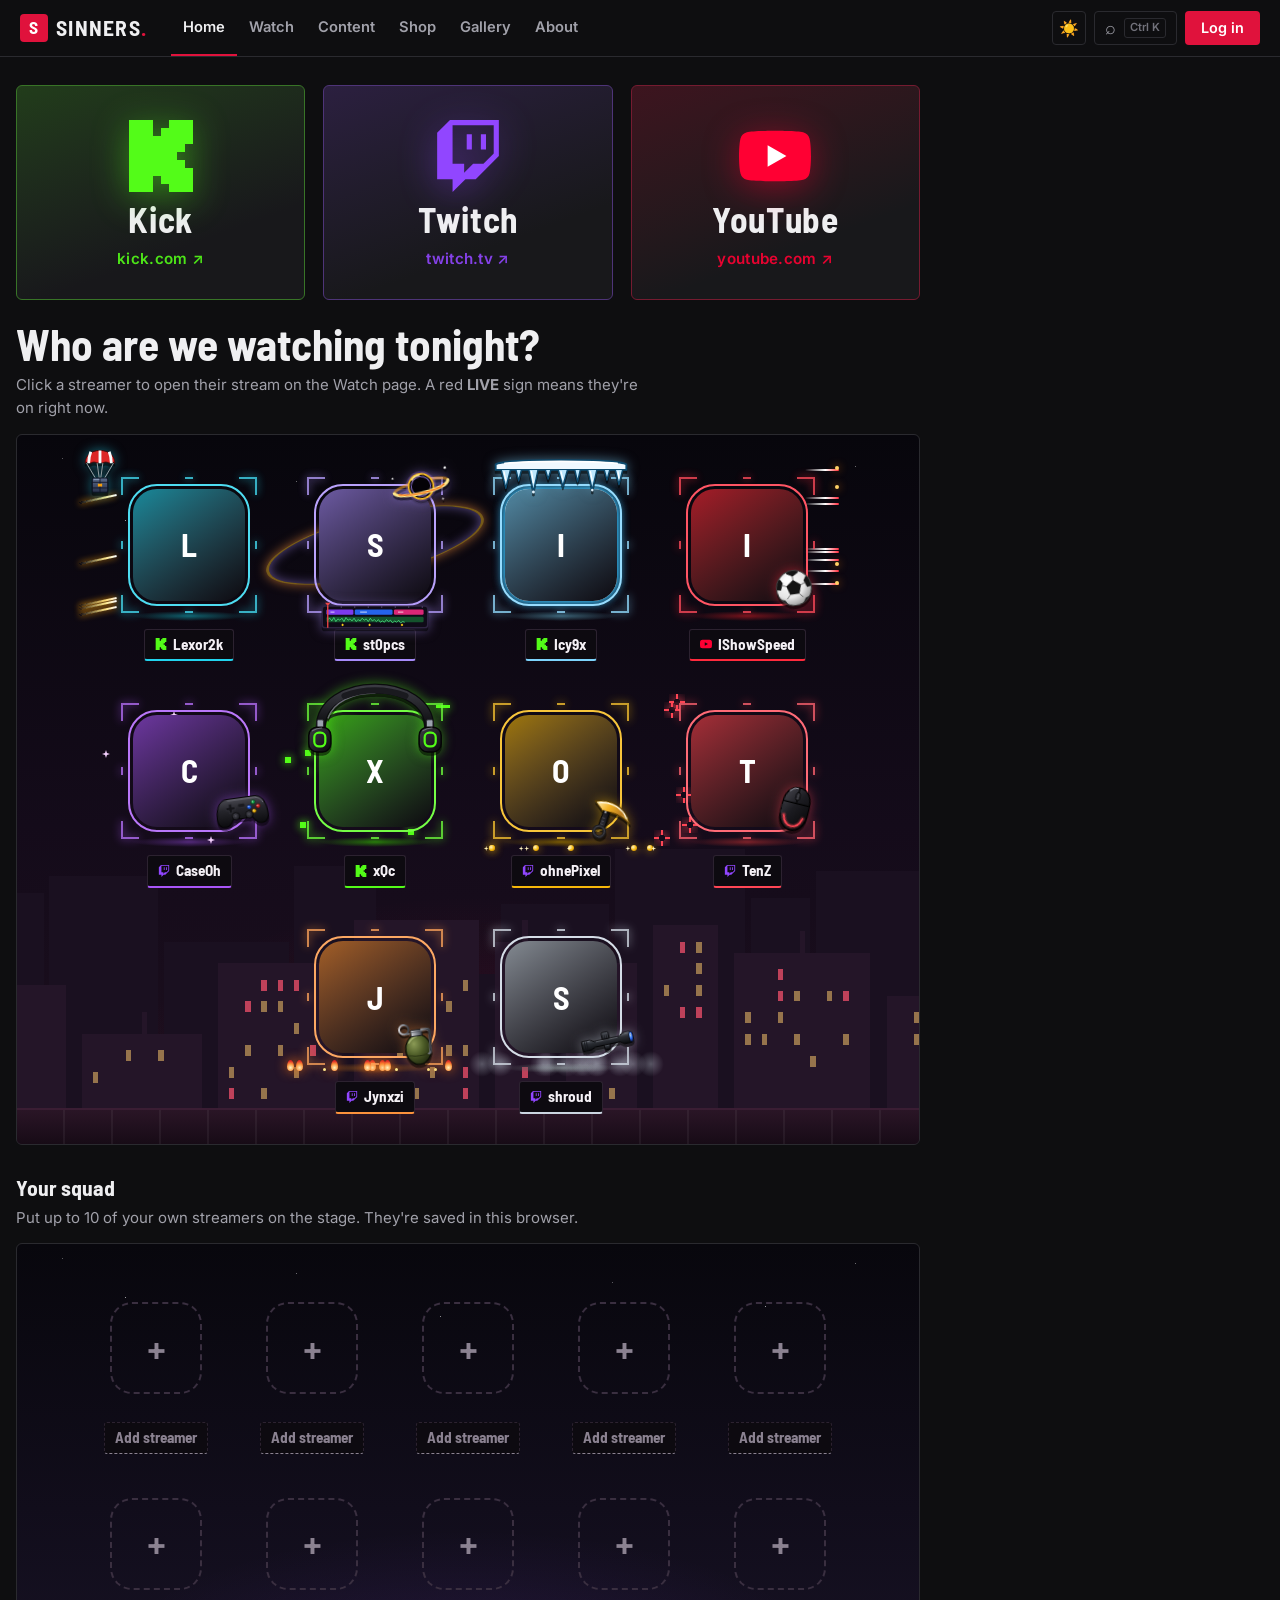
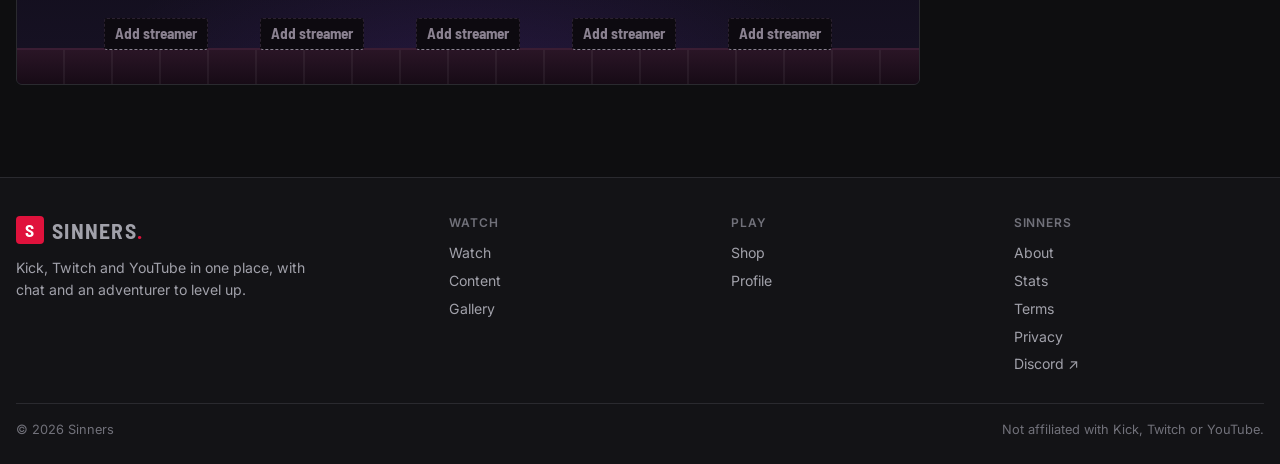
==== commit 9c3dcab4: "Polish: quick search (Ctrl+K), installable app with an offline page, 404 page, sitemap/robots/canoni" ====
--- a/index.html
+++ b/index.html
@@ -12,6 +12,8 @@
   <link rel="icon" href="favicon-32.png" type="image/png" sizes="32x32">
   <link rel="apple-touch-icon" href="apple-touch-icon.png">
   <meta name="theme-color" content="#0c0a0d">
+  <link rel="canonical" href="https://sinnerstv.com/">
+  <link rel="manifest" href="/manifest.webmanifest">
   <meta property="og:type" content="website">
   <meta property="og:site_name" content="Sinners">
   <meta property="og:title" content="Sinners — Watch Streams Together">
@@ -22,11 +24,12 @@
   <meta property="og:image:height" content="630">
   <meta name="twitter:card" content="summary_large_image">
   <meta name="twitter:image" content="https://sinnerstv.com/og-image.png">
-  <link rel="stylesheet" href="styles.css?v=202611181600">
-  <link rel="stylesheet" href="design.css?v=202611181600">
-  <script src="theme.js?v=202611181600"></script>
+  <link rel="stylesheet" href="styles.css?v=202611181725">
+  <link rel="stylesheet" href="design.css?v=202611181725">
+  <script src="theme.js?v=202611181725"></script>
 </head>
 <body>
+  <a class="skip-link" href="#main">Skip to content</a>
   <header class="site-header">
     <div class="container nav">
       <a href="/" class="logo"><span class="logo-mark" aria-hidden="true">S</span><span>SINNERS<span class="logo-dot">.</span></span></a>
@@ -45,7 +48,7 @@
     </div>
   </header>
 
-  <main>
+  <main id="main">
     <section class="home-stage">
       <div class="container wide home-grid">
         <div class="stage-col">
@@ -114,18 +117,19 @@
     </div>
   </footer>
 
-  <script src="script.js?v=202611181600"></script>
-  <script src="gear-art.js?v=202611181600"></script>
-  <script src="icons.js?v=202611181600"></script>
-  <script src="config.js?v=202611181600"></script>
-  <script src="presence.js?v=202611181600"></script>
-  <script src="auth.js?v=202611181600"></script>
-  <script src="streak.js?v=202611181600"></script>
-  <script src="alerts.js?v=202611181600"></script>
-  <script src="chat.js?v=202611181600"></script>
-  <script src="twitch-chat.js?v=202611181600"></script>
-  <script src="kick-chat.js?v=202611181600"></script>
-  <script src="mini.js?v=202611181600"></script>
-  <script src="nav.js?v=202611181600"></script>
+  <script src="script.js?v=202611181725"></script>
+  <script src="gear-art.js?v=202611181725"></script>
+  <script src="icons.js?v=202611181725"></script>
+  <script src="config.js?v=202611181725"></script>
+  <script src="presence.js?v=202611181725"></script>
+  <script src="auth.js?v=202611181725"></script>
+  <script src="streak.js?v=202611181725"></script>
+  <script src="alerts.js?v=202611181725"></script>
+  <script src="chat.js?v=202611181725"></script>
+  <script src="twitch-chat.js?v=202611181725"></script>
+  <script src="kick-chat.js?v=202611181725"></script>
+  <script src="mini.js?v=202611181725"></script>
+  <script src="nav.js?v=202611181725"></script>
+  <script src="palette.js?v=202611181725"></script>
 </body>
 </html>
--- a/design.css
+++ b/design.css
@@ -3912,3 +3912,303 @@
     font-size: 2.2rem;
   }
 }
+
+/* ==========================================================================
+   Site-wide: keyboard focus, skip link, page loading bar, quick search, 404
+   ========================================================================== */
+
+:focus-visible {
+  outline: 2px solid var(--link, #ff5470);
+  outline-offset: 2px;
+}
+
+.skip-link {
+  position: fixed;
+  top: 8px;
+  left: 8px;
+  z-index: 200;
+  padding: 8px 14px;
+  font-weight: 700;
+  color: #fff;
+  background: var(--accent);
+  border-radius: 4px;
+  transform: translateY(-150%);
+  transition: transform 0.15s;
+}
+
+.skip-link:focus {
+  transform: none;
+}
+
+/* the thin bar at the top while the next page loads */
+.nav-progress {
+  position: fixed;
+  top: 0;
+  left: 0;
+  z-index: 150;
+  width: 0;
+  height: 3px;
+  background: linear-gradient(90deg, var(--accent), #ff5470);
+  box-shadow: 0 0 8px rgba(224, 18, 60, 0.7);
+  opacity: 0;
+  pointer-events: none;
+}
+
+.nav-progress.loading {
+  opacity: 1;
+  width: 80%;
+  transition: width 2.5s cubic-bezier(0.1, 0.7, 0.2, 1);
+}
+
+.nav-progress.done {
+  opacity: 0;
+  width: 100%;
+  transition: width 0.2s, opacity 0.3s 0.15s;
+}
+
+/* quick search */
+.palette-btn {
+  display: inline-flex;
+  align-items: center;
+  gap: 8px;
+  width: auto;
+  padding: 0 10px;
+  color: var(--muted);
+}
+
+.palette-btn kbd,
+.palette-head kbd {
+  padding: 1px 5px;
+  font: 600 0.7rem/1.4 "Inter", sans-serif;
+  color: var(--faint);
+  background: var(--bg);
+  border: 1px solid var(--border);
+  border-radius: 3px;
+}
+
+.palette-glass {
+  font-size: 1.15rem;
+  line-height: 1;
+}
+
+.palette-overlay {
+  position: fixed;
+  inset: 0;
+  z-index: 120;
+  display: flex;
+  justify-content: center;
+  align-items: flex-start;
+  padding: 12vh 16px 16px;
+  background: rgba(0, 0, 0, 0.55);
+  backdrop-filter: blur(3px);
+}
+
+.palette-overlay[hidden] {
+  display: none;
+}
+
+.palette {
+  width: min(560px, 100%);
+  overflow: hidden;
+  background: var(--surface);
+  border: 1px solid var(--border-strong, var(--border));
+  border-radius: 8px;
+  box-shadow: 0 24px 70px rgba(0, 0, 0, 0.55);
+  animation: palette-in 0.14s ease-out;
+}
+
+@keyframes palette-in {
+  from { opacity: 0; transform: translateY(-8px) scale(0.98); }
+}
+
+.palette-head {
+  display: flex;
+  align-items: center;
+  gap: 10px;
+  padding: 12px 14px;
+  border-bottom: 1px solid var(--border);
+}
+
+.palette-input {
+  flex: 1;
+  min-width: 0;
+  padding: 2px 0;
+  font: inherit;
+  font-size: 1.02rem;
+  color: var(--text);
+  background: none;
+  border: 0;
+}
+
+.palette-input:focus,
+.palette-input:focus-visible {
+  outline: none;
+}
+
+.palette-input::-webkit-search-cancel-button {
+  display: none;
+}
+
+.palette-list {
+  max-height: min(52vh, 420px);
+  margin: 0;
+  padding: 6px;
+  overflow-y: auto;
+  list-style: none;
+}
+
+.palette-item {
+  display: grid;
+  grid-template-columns: 28px auto minmax(0, 1fr);
+  align-items: center;
+  gap: 10px;
+  padding: 8px 10px;
+  border-radius: 5px;
+  cursor: pointer;
+}
+
+.palette-item.active {
+  background: var(--surface-2);
+  box-shadow: inset 2px 0 0 var(--accent);
+}
+
+.palette-icon {
+  display: grid;
+  place-items: center;
+  font-size: 1.05rem;
+}
+
+.palette-icon .px {
+  width: 20px;
+  height: 20px;
+}
+
+.palette-label {
+  font-weight: 600;
+  white-space: nowrap;
+}
+
+.palette-hint {
+  overflow: hidden;
+  font-size: 0.82rem;
+  color: var(--faint);
+  text-overflow: ellipsis;
+  white-space: nowrap;
+}
+
+.palette-empty {
+  padding: 14px;
+  color: var(--faint);
+  text-align: center;
+}
+
+.palette-foot {
+  display: flex;
+  gap: 14px;
+  padding: 8px 14px;
+  font-size: 0.75rem;
+  color: var(--faint);
+  border-top: 1px solid var(--border);
+}
+
+html.palette-open {
+  overflow: hidden;
+}
+
+@media (max-width: 720px) {
+  .palette-btn kbd,
+  .palette-foot {
+    display: none;
+  }
+
+  .palette-btn {
+    padding: 0 8px;
+  }
+}
+
+/* 404 */
+.notfound {
+  display: grid;
+  place-items: center;
+  min-height: 62vh;
+  padding: 48px 0;
+}
+
+.notfound-box {
+  max-width: 520px;
+  margin: 0 auto;
+  text-align: center;
+}
+
+.notfound-art {
+  font-size: 4rem;
+  line-height: 1;
+  margin-bottom: 8px;
+}
+
+.notfound-art .px {
+  width: 96px;
+  height: 96px;
+  filter: drop-shadow(0 0 18px rgba(224, 18, 60, 0.55));
+  animation: foe-idle 1.8s ease-in-out infinite;
+}
+
+.notfound-code {
+  margin: 0;
+  font-size: 0.8rem;
+  font-weight: 700;
+  letter-spacing: 0.12em;
+  text-transform: uppercase;
+  color: var(--accent-2, var(--accent));
+}
+
+.notfound h1 {
+  margin: 4px 0 10px;
+  font-size: clamp(2rem, 6vw, 3rem);
+}
+
+.notfound p {
+  color: var(--muted);
+}
+
+.notfound-links {
+  display: flex;
+  flex-wrap: wrap;
+  justify-content: center;
+  gap: 8px;
+  margin-top: 18px;
+}
+
+/* Home on phones: the three platforms side by side, compact */
+@media (max-width: 640px) {
+  .stage-head .platforms {
+    grid-template-columns: repeat(3, minmax(0, 1fr));
+    gap: 8px;
+  }
+
+  .stage-head .platform-tile {
+    display: flex;
+    flex-direction: column;
+    align-items: center;
+    justify-content: center;
+    gap: 6px;
+    min-width: 0;
+    padding: 14px 4px 12px;
+    text-align: center;
+  }
+
+  .stage-head .platform-logo {
+    width: 36px;
+    height: 36px;
+  }
+
+  .stage-head .platform-name {
+    width: 100%;
+    font-size: 1.05rem;
+    text-align: center;
+  }
+
+  .stage-head .platform-site {
+    display: none;
+  }
+}
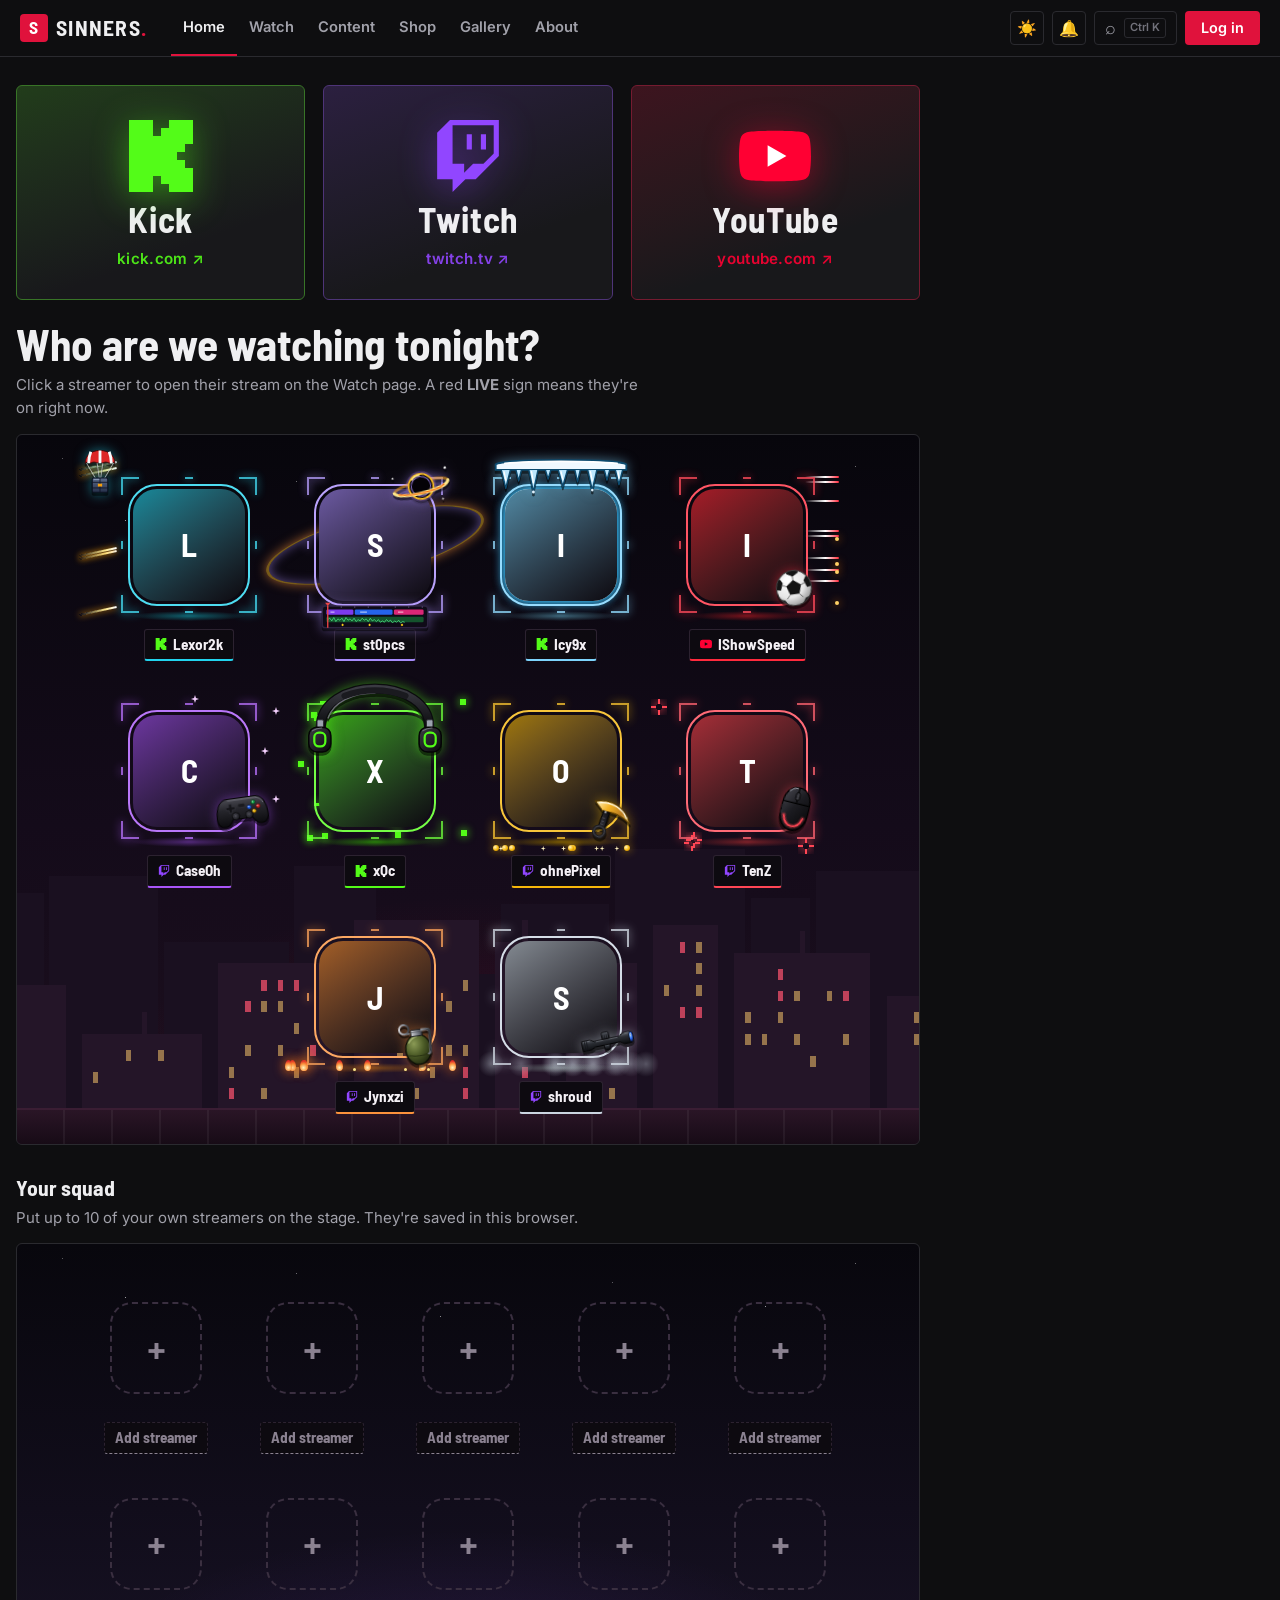
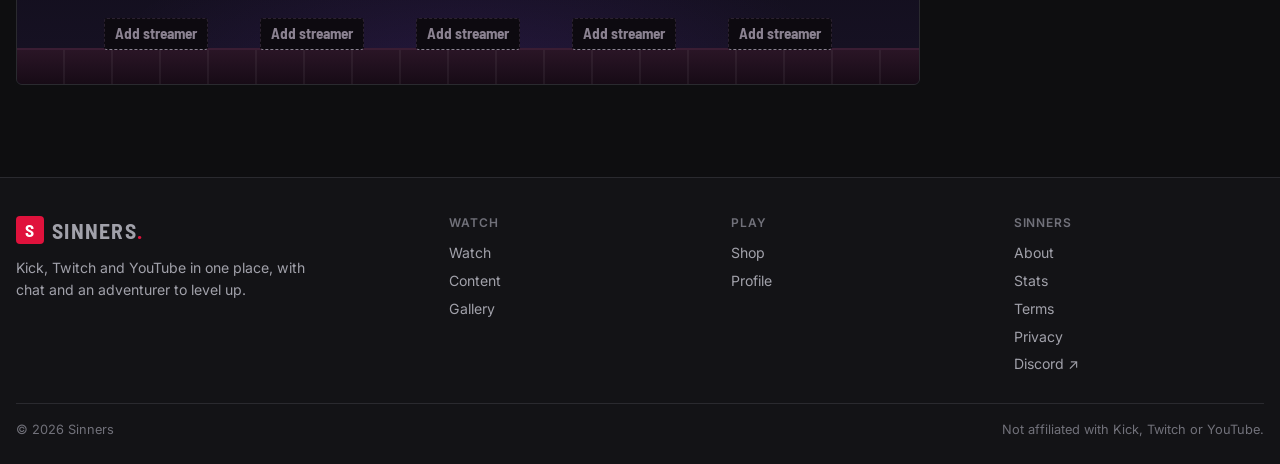
==== commit 0f597836: "Notification bell (live follows, dungeon floors, skill points, streak, quests, boss rewards), sharea" ====
--- a/index.html
+++ b/index.html
@@ -24,9 +24,9 @@
   <meta property="og:image:height" content="630">
   <meta name="twitter:card" content="summary_large_image">
   <meta name="twitter:image" content="https://sinnerstv.com/og-image.png">
-  <link rel="stylesheet" href="styles.css?v=202611181725">
-  <link rel="stylesheet" href="design.css?v=202611181725">
-  <script src="theme.js?v=202611181725"></script>
+  <link rel="stylesheet" href="styles.css?v=202611181820">
+  <link rel="stylesheet" href="design.css?v=202611181820">
+  <script src="theme.js?v=202611181820"></script>
 </head>
 <body>
   <a class="skip-link" href="#main">Skip to content</a>
@@ -117,19 +117,20 @@
     </div>
   </footer>
 
-  <script src="script.js?v=202611181725"></script>
-  <script src="gear-art.js?v=202611181725"></script>
-  <script src="icons.js?v=202611181725"></script>
-  <script src="config.js?v=202611181725"></script>
-  <script src="presence.js?v=202611181725"></script>
-  <script src="auth.js?v=202611181725"></script>
-  <script src="streak.js?v=202611181725"></script>
-  <script src="alerts.js?v=202611181725"></script>
-  <script src="chat.js?v=202611181725"></script>
-  <script src="twitch-chat.js?v=202611181725"></script>
-  <script src="kick-chat.js?v=202611181725"></script>
-  <script src="mini.js?v=202611181725"></script>
-  <script src="nav.js?v=202611181725"></script>
-  <script src="palette.js?v=202611181725"></script>
+  <script src="script.js?v=202611181820"></script>
+  <script src="gear-art.js?v=202611181820"></script>
+  <script src="icons.js?v=202611181820"></script>
+  <script src="config.js?v=202611181820"></script>
+  <script src="presence.js?v=202611181820"></script>
+  <script src="auth.js?v=202611181820"></script>
+  <script src="streak.js?v=202611181820"></script>
+  <script src="alerts.js?v=202611181820"></script>
+  <script src="chat.js?v=202611181820"></script>
+  <script src="twitch-chat.js?v=202611181820"></script>
+  <script src="kick-chat.js?v=202611181820"></script>
+  <script src="mini.js?v=202611181820"></script>
+  <script src="nav.js?v=202611181820"></script>
+  <script src="palette.js?v=202611181820"></script>
+  <script src="notify.js?v=202611181820"></script>
 </body>
 </html>
--- a/design.css
+++ b/design.css
@@ -4212,3 +4212,326 @@
     display: none;
   }
 }
+
+/* ---------- Notification bell ---------- */
+.notify-wrap {
+  position: relative;
+}
+
+.notify-btn {
+  position: relative;
+}
+
+.notify-btn.has-new .notify-icon {
+  display: inline-block;
+  animation: bell-ring 1.2s ease-in-out 2;
+  transform-origin: 50% 0;
+}
+
+@keyframes bell-ring {
+  10%, 30% { rotate: 14deg; }
+  20%, 40% { rotate: -12deg; }
+  50% { rotate: 0deg; }
+}
+
+.notify-count {
+  position: absolute;
+  top: -4px;
+  right: -4px;
+  min-width: 18px;
+  height: 18px;
+  padding: 0 4px;
+  font: 800 0.68rem/18px "Inter", sans-serif;
+  text-align: center;
+  color: #fff;
+  background: var(--accent);
+  border: 2px solid var(--bg);
+  border-radius: 9px;
+}
+
+.notify-panel {
+  position: absolute;
+  top: calc(100% + 8px);
+  right: 0;
+  z-index: 110;
+  width: min(360px, calc(100vw - 24px));
+  overflow: hidden;
+  background: var(--surface);
+  border: 1px solid var(--border-strong, var(--border));
+  border-radius: 8px;
+  box-shadow: 0 18px 50px rgba(0, 0, 0, 0.5);
+  animation: palette-in 0.14s ease-out;
+}
+
+.notify-head {
+  padding: 10px 14px;
+  border-bottom: 1px solid var(--border);
+}
+
+.notify-list {
+  max-height: 60vh;
+  overflow-y: auto;
+}
+
+.notify-item {
+  display: grid;
+  grid-template-columns: 34px minmax(0, 1fr);
+  align-items: center;
+  gap: 10px;
+  padding: 10px 14px;
+  color: var(--text);
+  text-decoration: none;
+  border-bottom: 1px solid var(--border);
+}
+
+.notify-item:last-child {
+  border-bottom: 0;
+}
+
+.notify-item:hover {
+  background: var(--surface-2);
+}
+
+.notify-item.new {
+  box-shadow: inset 3px 0 0 var(--accent);
+}
+
+.notify-item-icon {
+  display: grid;
+  place-items: center;
+  width: 34px;
+  height: 34px;
+  font-size: 1.1rem;
+  background: var(--bg);
+  border-radius: 6px;
+}
+
+.notify-item-icon .px {
+  width: 22px;
+  height: 22px;
+}
+
+.notify-item.live .notify-item-icon {
+  background: rgba(224, 18, 60, 0.15);
+}
+
+.notify-live-dot {
+  width: 12px;
+  height: 12px;
+  border-radius: 50%;
+  background: #e0123c;
+  box-shadow: 0 0 0 0 rgba(224, 18, 60, 0.6);
+  animation: live-pulse 1.6s ease-out infinite;
+}
+
+.notify-text {
+  display: grid;
+  min-width: 0;
+}
+
+.notify-text span {
+  overflow: hidden;
+  font-size: 0.82rem;
+  color: var(--muted);
+  text-overflow: ellipsis;
+  white-space: nowrap;
+}
+
+.notify-empty {
+  display: grid;
+  justify-items: center;
+  gap: 4px;
+  padding: 26px 20px;
+  text-align: center;
+}
+
+.notify-empty span:last-child {
+  font-size: 0.85rem;
+  color: var(--muted);
+}
+
+.notify-empty-icon {
+  font-size: 1.8rem;
+  opacity: 0.6;
+}
+
+@media (max-width: 720px) {
+  .notify-panel {
+    position: fixed;
+    top: 62px;
+    right: 12px;
+  }
+}
+
+/* ---------- Share card ---------- */
+.hero-top-actions {
+  display: flex;
+  gap: 10px;
+}
+
+.dialog-box.wide {
+  width: min(720px, 100%);
+}
+
+.share-card-box {
+  display: grid;
+  gap: 12px;
+  margin: 4px 0 6px;
+}
+
+.share-preview {
+  width: 100%;
+  border: 1px solid var(--border);
+  border-radius: 6px;
+  box-shadow: 0 10px 30px rgba(0, 0, 0, 0.4);
+}
+
+.share-actions {
+  display: flex;
+  flex-wrap: wrap;
+  justify-content: center;
+  gap: 8px;
+}
+
+.share-msg {
+  margin: 0;
+  text-align: center;
+}
+
+/* ---------- Gallery viewer ---------- */
+html.lightbox-on {
+  overflow: hidden;
+}
+
+.lightbox {
+  flex-direction: column;
+  gap: 10px;
+  padding: 64px 70px 14px;
+}
+
+.lightbox-bar {
+  position: absolute;
+  top: 0;
+  left: 0;
+  right: 0;
+  z-index: 2;
+  display: flex;
+  align-items: center;
+  justify-content: space-between;
+  padding: 12px 16px;
+  background: linear-gradient(rgba(0, 0, 0, 0.6), transparent);
+}
+
+.lightbox-count {
+  font-weight: 700;
+  color: #e4e4e7;
+  font-variant-numeric: tabular-nums;
+}
+
+.lightbox-tools {
+  display: flex;
+  gap: 6px;
+}
+
+.lightbox .tool,
+.lightbox-bar .close {
+  position: static;
+  display: grid;
+  place-items: center;
+  width: 38px;
+  height: 38px;
+  font-size: 1rem;
+  color: #fff;
+  text-decoration: none;
+  background: rgba(255, 255, 255, 0.08);
+  border: 1px solid rgba(255, 255, 255, 0.15);
+  border-radius: 6px;
+  transform: none;
+}
+
+.lightbox .tool:hover {
+  background: rgba(255, 255, 255, 0.16);
+}
+
+.lightbox .tool[hidden] {
+  display: none;
+}
+
+.lightbox figure {
+  flex: 1;
+  display: flex;
+  flex-direction: column;
+  justify-content: center;
+  min-height: 0;
+}
+
+.lightbox-media {
+  overflow: hidden;
+  border-radius: var(--radius);
+  touch-action: pan-y;
+}
+
+.lightbox-media img {
+  display: block;
+  margin: 0 auto;
+  cursor: zoom-in;
+  transition: transform 0.2s;
+  max-height: calc(100vh - 220px);
+}
+
+.lightbox.zoomed .lightbox-media img {
+  transform: scale(2.2);
+  cursor: zoom-out;
+}
+
+.lightbox-strip {
+  display: flex;
+  gap: 6px;
+  max-width: 100%;
+  padding: 4px;
+  overflow-x: auto;
+  scrollbar-width: thin;
+}
+
+.lightbox-strip[hidden] {
+  display: none;
+}
+
+.strip-thumb {
+  position: static !important;
+  flex: none;
+  width: 64px !important;
+  height: 44px !important;
+  padding: 0;
+  overflow: hidden;
+  background: #111 !important;
+  border: 2px solid transparent !important;
+  border-radius: 4px !important;
+  opacity: 0.55;
+  transform: none !important;
+}
+
+.strip-thumb img {
+  width: 100%;
+  height: 100%;
+  max-height: none;
+  object-fit: cover;
+  border-radius: 0;
+}
+
+.strip-thumb.on {
+  opacity: 1;
+  border-color: var(--accent) !important;
+}
+
+/* narrow screens: swipe or tap a thumbnail instead of the side arrows */
+@media (max-width: 720px) {
+  .lightbox {
+    padding: 60px 8px 10px;
+  }
+
+  .lightbox .prev,
+  .lightbox .next {
+    display: none;
+  }
+}
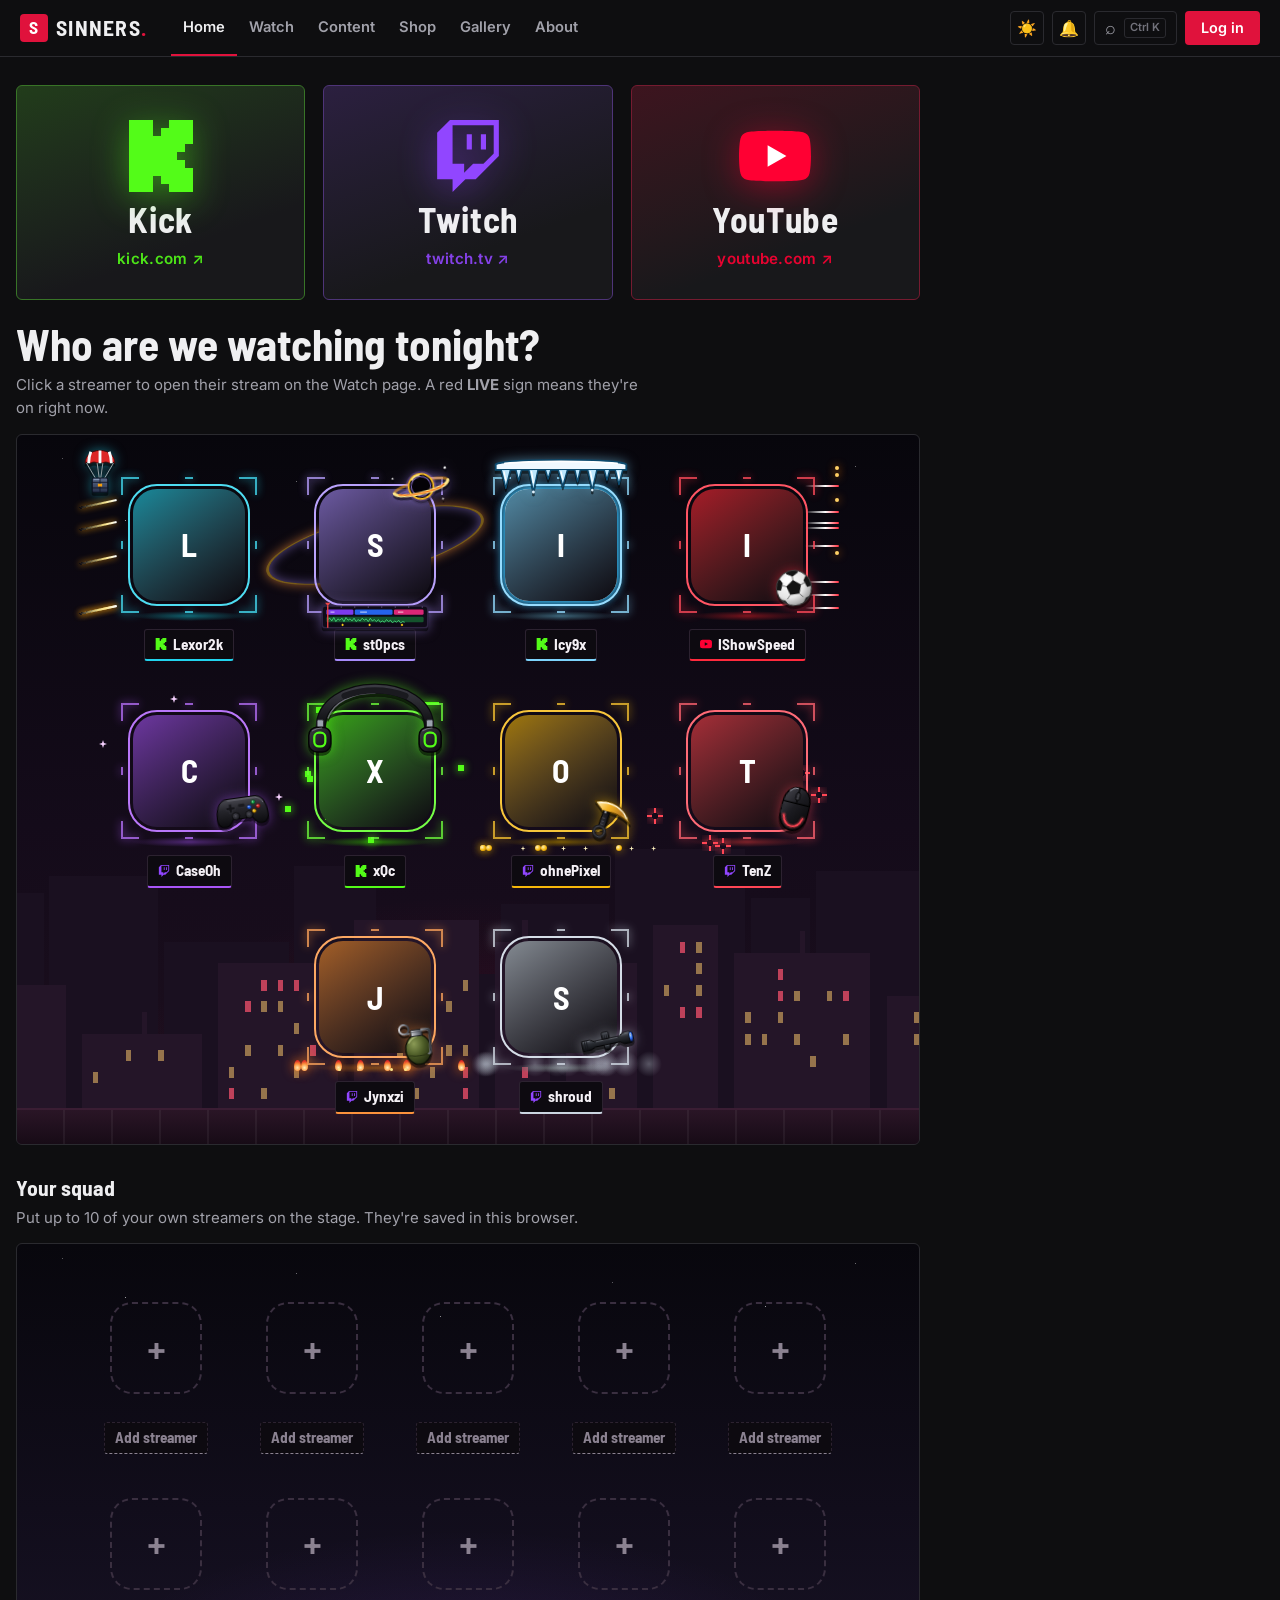
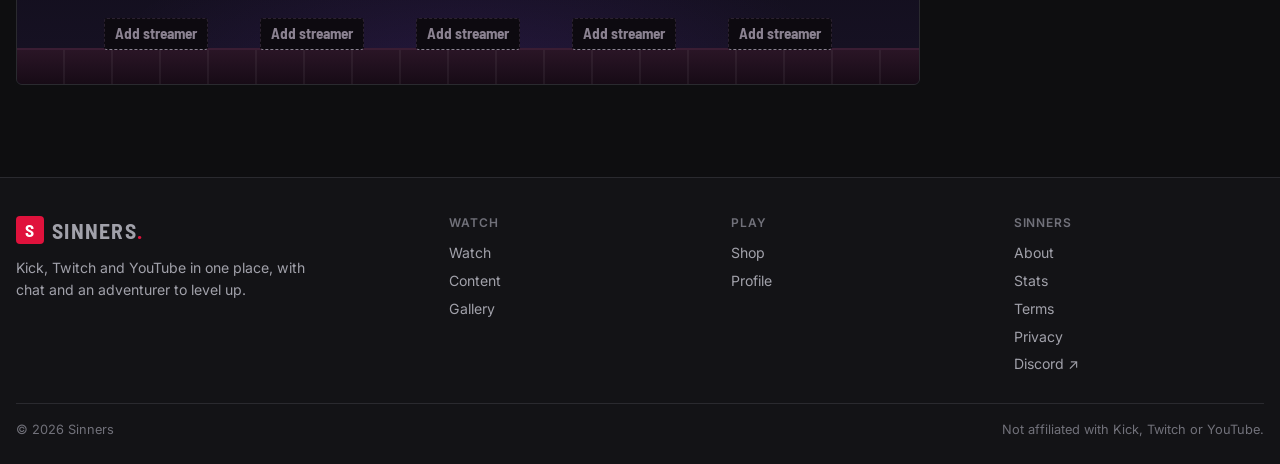
==== commit 5bd0bcd2: "Illustrated adventure: shaded adventurer with tiered armor, weapons and shields, new gear icons, ten" ====
--- a/index.html
+++ b/index.html
@@ -24,9 +24,9 @@
   <meta property="og:image:height" content="630">
   <meta name="twitter:card" content="summary_large_image">
   <meta name="twitter:image" content="https://sinnerstv.com/og-image.png">
-  <link rel="stylesheet" href="styles.css?v=202611181820">
-  <link rel="stylesheet" href="design.css?v=202611181820">
-  <script src="theme.js?v=202611181820"></script>
+  <link rel="stylesheet" href="styles.css?v=202611182010">
+  <link rel="stylesheet" href="design.css?v=202611182010">
+  <script src="theme.js?v=202611182010"></script>
 </head>
 <body>
   <a class="skip-link" href="#main">Skip to content</a>
@@ -117,20 +117,20 @@
     </div>
   </footer>
 
-  <script src="script.js?v=202611181820"></script>
-  <script src="gear-art.js?v=202611181820"></script>
-  <script src="icons.js?v=202611181820"></script>
-  <script src="config.js?v=202611181820"></script>
-  <script src="presence.js?v=202611181820"></script>
-  <script src="auth.js?v=202611181820"></script>
-  <script src="streak.js?v=202611181820"></script>
-  <script src="alerts.js?v=202611181820"></script>
-  <script src="chat.js?v=202611181820"></script>
-  <script src="twitch-chat.js?v=202611181820"></script>
-  <script src="kick-chat.js?v=202611181820"></script>
-  <script src="mini.js?v=202611181820"></script>
-  <script src="nav.js?v=202611181820"></script>
-  <script src="palette.js?v=202611181820"></script>
-  <script src="notify.js?v=202611181820"></script>
+  <script src="script.js?v=202611182010"></script>
+  <script src="gear-art.js?v=202611182010"></script>
+  <script src="icons.js?v=202611182010"></script>
+  <script src="config.js?v=202611182010"></script>
+  <script src="presence.js?v=202611182010"></script>
+  <script src="auth.js?v=202611182010"></script>
+  <script src="streak.js?v=202611182010"></script>
+  <script src="alerts.js?v=202611182010"></script>
+  <script src="chat.js?v=202611182010"></script>
+  <script src="twitch-chat.js?v=202611182010"></script>
+  <script src="kick-chat.js?v=202611182010"></script>
+  <script src="mini.js?v=202611182010"></script>
+  <script src="nav.js?v=202611182010"></script>
+  <script src="palette.js?v=202611182010"></script>
+  <script src="notify.js?v=202611182010"></script>
 </body>
 </html>
--- a/design.css
+++ b/design.css
@@ -4535,3 +4535,210 @@
     display: none;
   }
 }
+
+/* ==========================================================================
+   Illustrated adventure: the big world map, monsters, the adventurer
+   ========================================================================== */
+
+.world-panel {
+  margin-bottom: 16px;
+}
+
+.world-panel .world-map {
+  overflow: hidden;
+  border-radius: 6px;
+}
+
+.map-svg.world {
+  display: block;
+  width: 100%;
+  height: auto;
+}
+
+.world-scenery .wave {
+  fill: none;
+  stroke: #7dd3fc;
+  stroke-width: 1.4;
+  opacity: 0.35;
+  animation: wave-drift 4s ease-in-out infinite;
+}
+
+@keyframes wave-drift {
+  50% { transform: translateX(6px); opacity: 0.15; }
+}
+
+.world-scenery .lava {
+  animation: lava-glow 2s ease-in-out infinite;
+}
+
+@keyframes lava-glow {
+  50% { stroke: #fde047; }
+}
+
+.world-scenery .smoke {
+  animation: smoke-rise 6s ease-in-out infinite;
+}
+
+@keyframes smoke-rise {
+  50% { transform: translateY(-6px); opacity: 0.45; }
+}
+
+.world-scenery .glow {
+  animation: abyss-glow 2.4s ease-in-out infinite;
+}
+
+@keyframes abyss-glow {
+  50% { opacity: 0.7; }
+}
+
+.world-scenery .bolt {
+  opacity: 0;
+  animation: bolt-flash 4s steps(1, end) infinite;
+}
+
+@keyframes bolt-flash {
+  0%, 84%, 100% { opacity: 0; }
+  86%, 90% { opacity: 1; }
+  88% { opacity: 0.2; }
+}
+
+.map-title {
+  font: 700 20px "Barlow Semi Condensed", sans-serif;
+  letter-spacing: 0.18em;
+  fill: #f5e6b8;
+}
+
+.compass-n {
+  font: 700 12px "Inter", sans-serif;
+  fill: #f5e6b8;
+}
+
+.map-spot .spot-ring {
+  stroke: var(--ring, #d6c08a);
+  stroke-width: 4;
+}
+
+.map-spot .spot-disc {
+  fill: #1a1420;
+}
+
+.map-spot .spot-portrait {
+  pointer-events: none;
+}
+
+.map-spot.locked .spot-portrait {
+  filter: grayscale(1) brightness(0.55);
+}
+
+.map-spot:not(.locked):hover .spot-portrait,
+.map-spot.selected .spot-portrait {
+  filter: brightness(1.15);
+}
+
+.map-spot .spot-label {
+  font-size: 13px;
+}
+
+/* The adventurer and the dungeon panel under the map */
+.adventure {
+  grid-template-columns: minmax(280px, 360px) minmax(0, 1fr);
+  align-items: start;
+}
+
+.trip-panel {
+  padding: 16px;
+}
+
+.trip-panel .trip {
+  margin: 0;
+  padding: 0;
+  border: 0;
+  background: none;
+}
+
+@media (max-width: 860px) {
+  .adventure {
+    grid-template-columns: 1fr;
+  }
+}
+
+/* The adventurer is drawn smooth now, not in pixels */
+.hero-sprite {
+  image-rendering: auto;
+  animation: hero-breathe 3s ease-in-out infinite;
+}
+
+@keyframes hero-breathe {
+  50% { transform: translateY(-2px); }
+}
+
+.hero-figure .hero-sprite {
+  width: min(190px, 100%);
+}
+
+.gear-art {
+  image-rendering: auto;
+}
+
+/* Monsters on the floor track and the next-floor card */
+.floor-icon .monster-art {
+  width: 32px;
+  height: 32px;
+}
+
+.floor-icon.big .monster-art {
+  width: 50px;
+  height: 50px;
+}
+
+.floor-icon.is-boss .monster-art {
+  filter: drop-shadow(0 0 4px rgba(239, 68, 68, 0.7));
+}
+
+/* Monsters in the battle */
+.battle .side-b .fighter-pic .monster-art {
+  width: 170px;
+  height: 170px;
+  filter: drop-shadow(0 6px 0 rgba(0, 0, 0, 0.35));
+  animation: foe-idle 1.8s ease-in-out infinite;
+}
+
+.battle .side-b.is-boss .fighter-pic .monster-art {
+  width: 200px;
+  height: 200px;
+  filter: drop-shadow(0 0 16px rgba(239, 68, 68, 0.75)) drop-shadow(0 6px 0 rgba(0, 0, 0, 0.35));
+}
+
+.battle .fighter-pic .hero-sprite {
+  width: 140px;
+}
+
+@media (max-width: 560px) {
+  .battle .side-b .fighter-pic .monster-art {
+    width: 110px;
+    height: 110px;
+  }
+
+  .battle .side-b.is-boss .fighter-pic .monster-art {
+    width: 128px;
+    height: 128px;
+  }
+
+  .battle .fighter-pic .hero-sprite {
+    width: 84px;
+  }
+}
+
+/* new battle backgrounds */
+.battle-stage.bg-crypt { background: linear-gradient(#15161c, #262833 55%, #3d3f48 56%, #22232a); }
+.battle-stage.bg-hollow { background: linear-gradient(#120a1c, #241433 55%, #2a1d33 56%, #150c1c); }
+.battle-stage.bg-desert { background: linear-gradient(#f59e0b, #fbbf24 55%, #d6a24a 56%, #a16a2a); }
+.battle-stage.bg-volcano { background: linear-gradient(#1a0a06, #3b1408 55%, #2a1810 56%, #120806); }
+.battle-stage.bg-spire { background: linear-gradient(#0b1220, #1e2a44 55%, #2b2f3a 56%, #14161c); }
+
+/* Gear tiles in the bag and shop show the illustrated items */
+.item-icon .gear-art {
+  width: 88%;
+  height: 88%;
+  filter: drop-shadow(0 2px 0 rgba(0, 0, 0, 0.45));
+}
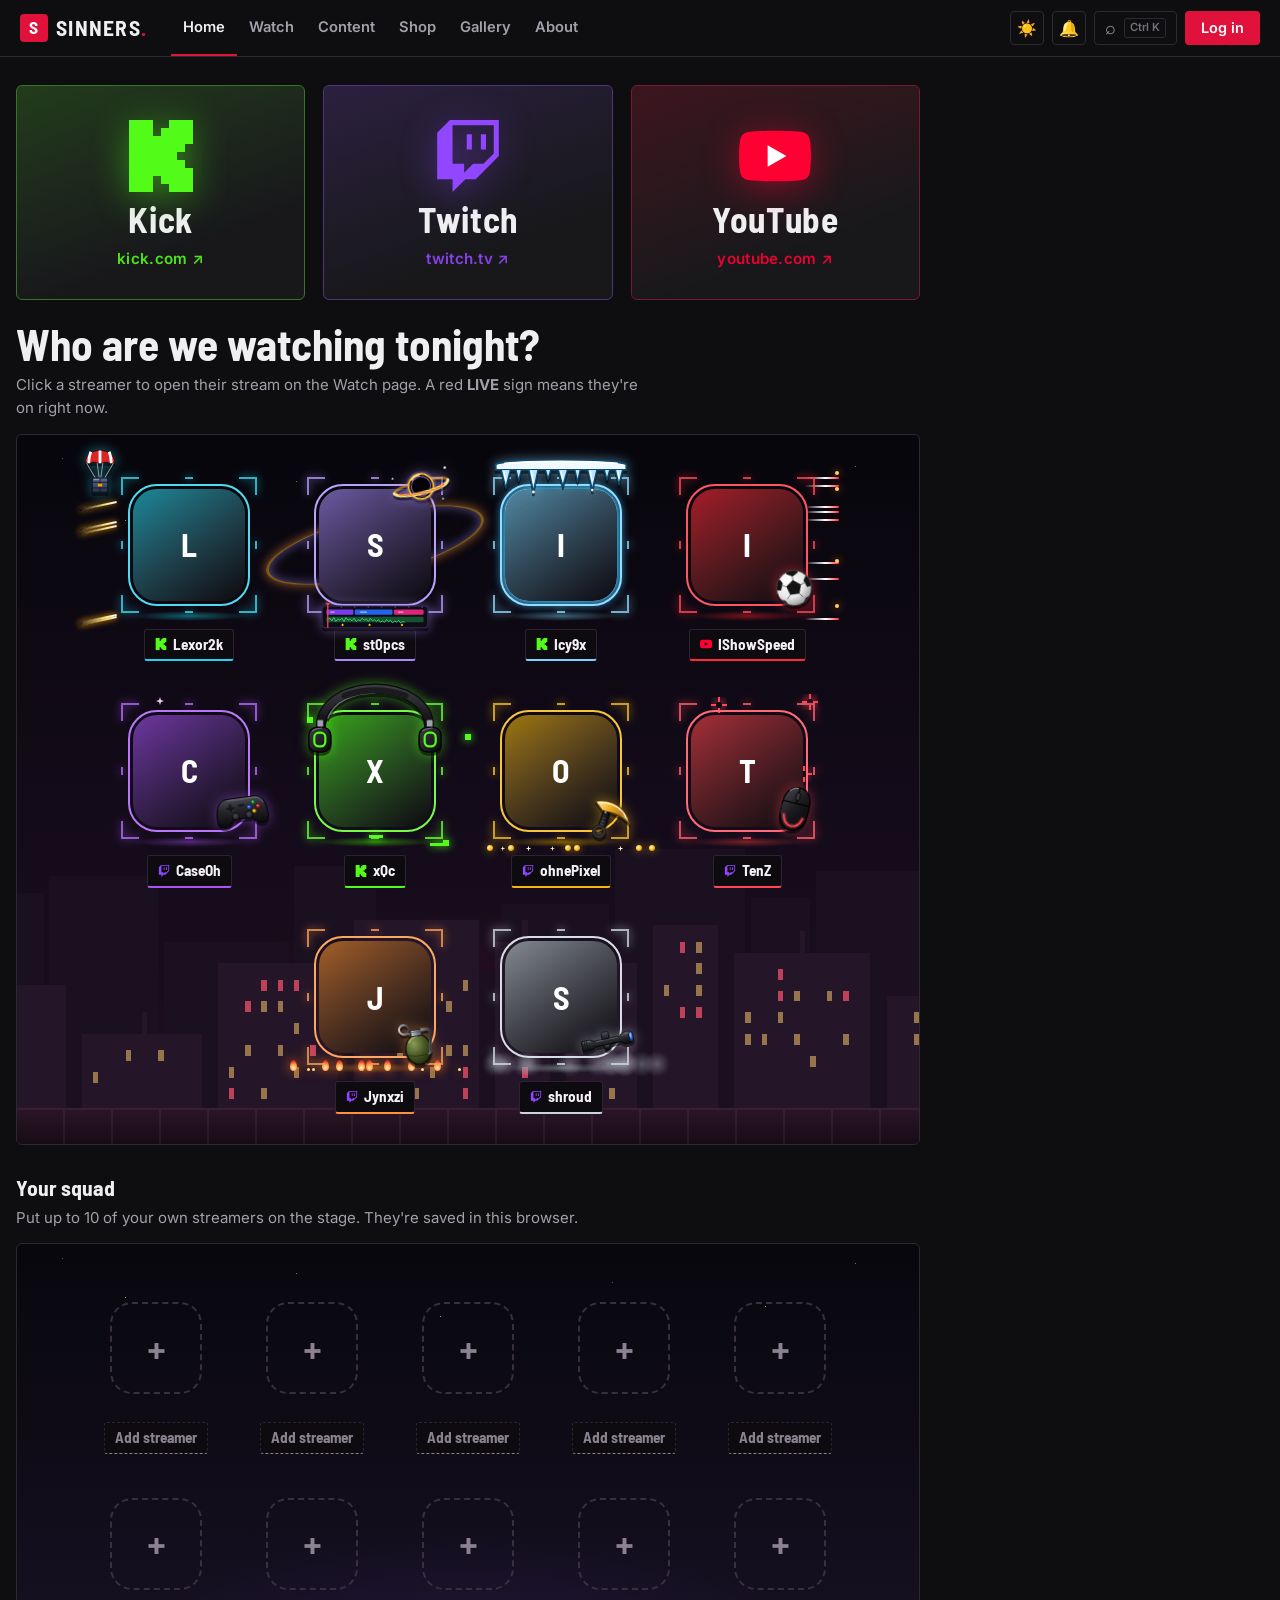
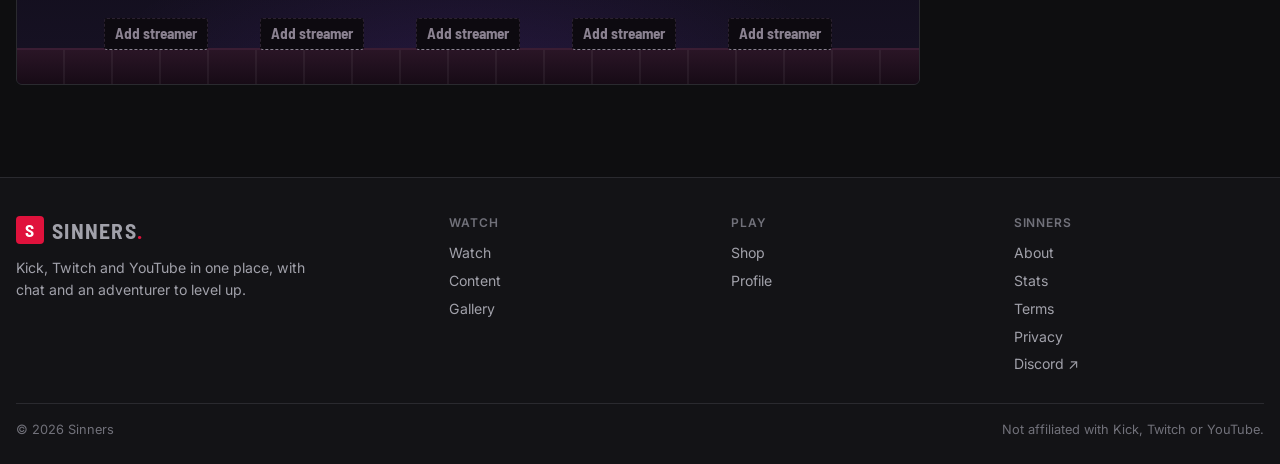
==== commit 8ecaa377: "Adventurer redrawn as a slim, cel-shaded dark anime warrior: sharp glowing eyes, spiky hair, long co" ====
--- a/index.html
+++ b/index.html
@@ -24,9 +24,9 @@
   <meta property="og:image:height" content="630">
   <meta name="twitter:card" content="summary_large_image">
   <meta name="twitter:image" content="https://sinnerstv.com/og-image.png">
-  <link rel="stylesheet" href="styles.css?v=202611182010">
-  <link rel="stylesheet" href="design.css?v=202611182010">
-  <script src="theme.js?v=202611182010"></script>
+  <link rel="stylesheet" href="styles.css?v=202611182110">
+  <link rel="stylesheet" href="design.css?v=202611182110">
+  <script src="theme.js?v=202611182110"></script>
 </head>
 <body>
   <a class="skip-link" href="#main">Skip to content</a>
@@ -117,20 +117,20 @@
     </div>
   </footer>
 
-  <script src="script.js?v=202611182010"></script>
-  <script src="gear-art.js?v=202611182010"></script>
-  <script src="icons.js?v=202611182010"></script>
-  <script src="config.js?v=202611182010"></script>
-  <script src="presence.js?v=202611182010"></script>
-  <script src="auth.js?v=202611182010"></script>
-  <script src="streak.js?v=202611182010"></script>
-  <script src="alerts.js?v=202611182010"></script>
-  <script src="chat.js?v=202611182010"></script>
-  <script src="twitch-chat.js?v=202611182010"></script>
-  <script src="kick-chat.js?v=202611182010"></script>
-  <script src="mini.js?v=202611182010"></script>
-  <script src="nav.js?v=202611182010"></script>
-  <script src="palette.js?v=202611182010"></script>
-  <script src="notify.js?v=202611182010"></script>
+  <script src="script.js?v=202611182110"></script>
+  <script src="gear-art.js?v=202611182110"></script>
+  <script src="icons.js?v=202611182110"></script>
+  <script src="config.js?v=202611182110"></script>
+  <script src="presence.js?v=202611182110"></script>
+  <script src="auth.js?v=202611182110"></script>
+  <script src="streak.js?v=202611182110"></script>
+  <script src="alerts.js?v=202611182110"></script>
+  <script src="chat.js?v=202611182110"></script>
+  <script src="twitch-chat.js?v=202611182110"></script>
+  <script src="kick-chat.js?v=202611182110"></script>
+  <script src="mini.js?v=202611182110"></script>
+  <script src="nav.js?v=202611182110"></script>
+  <script src="palette.js?v=202611182110"></script>
+  <script src="notify.js?v=202611182110"></script>
 </body>
 </html>
